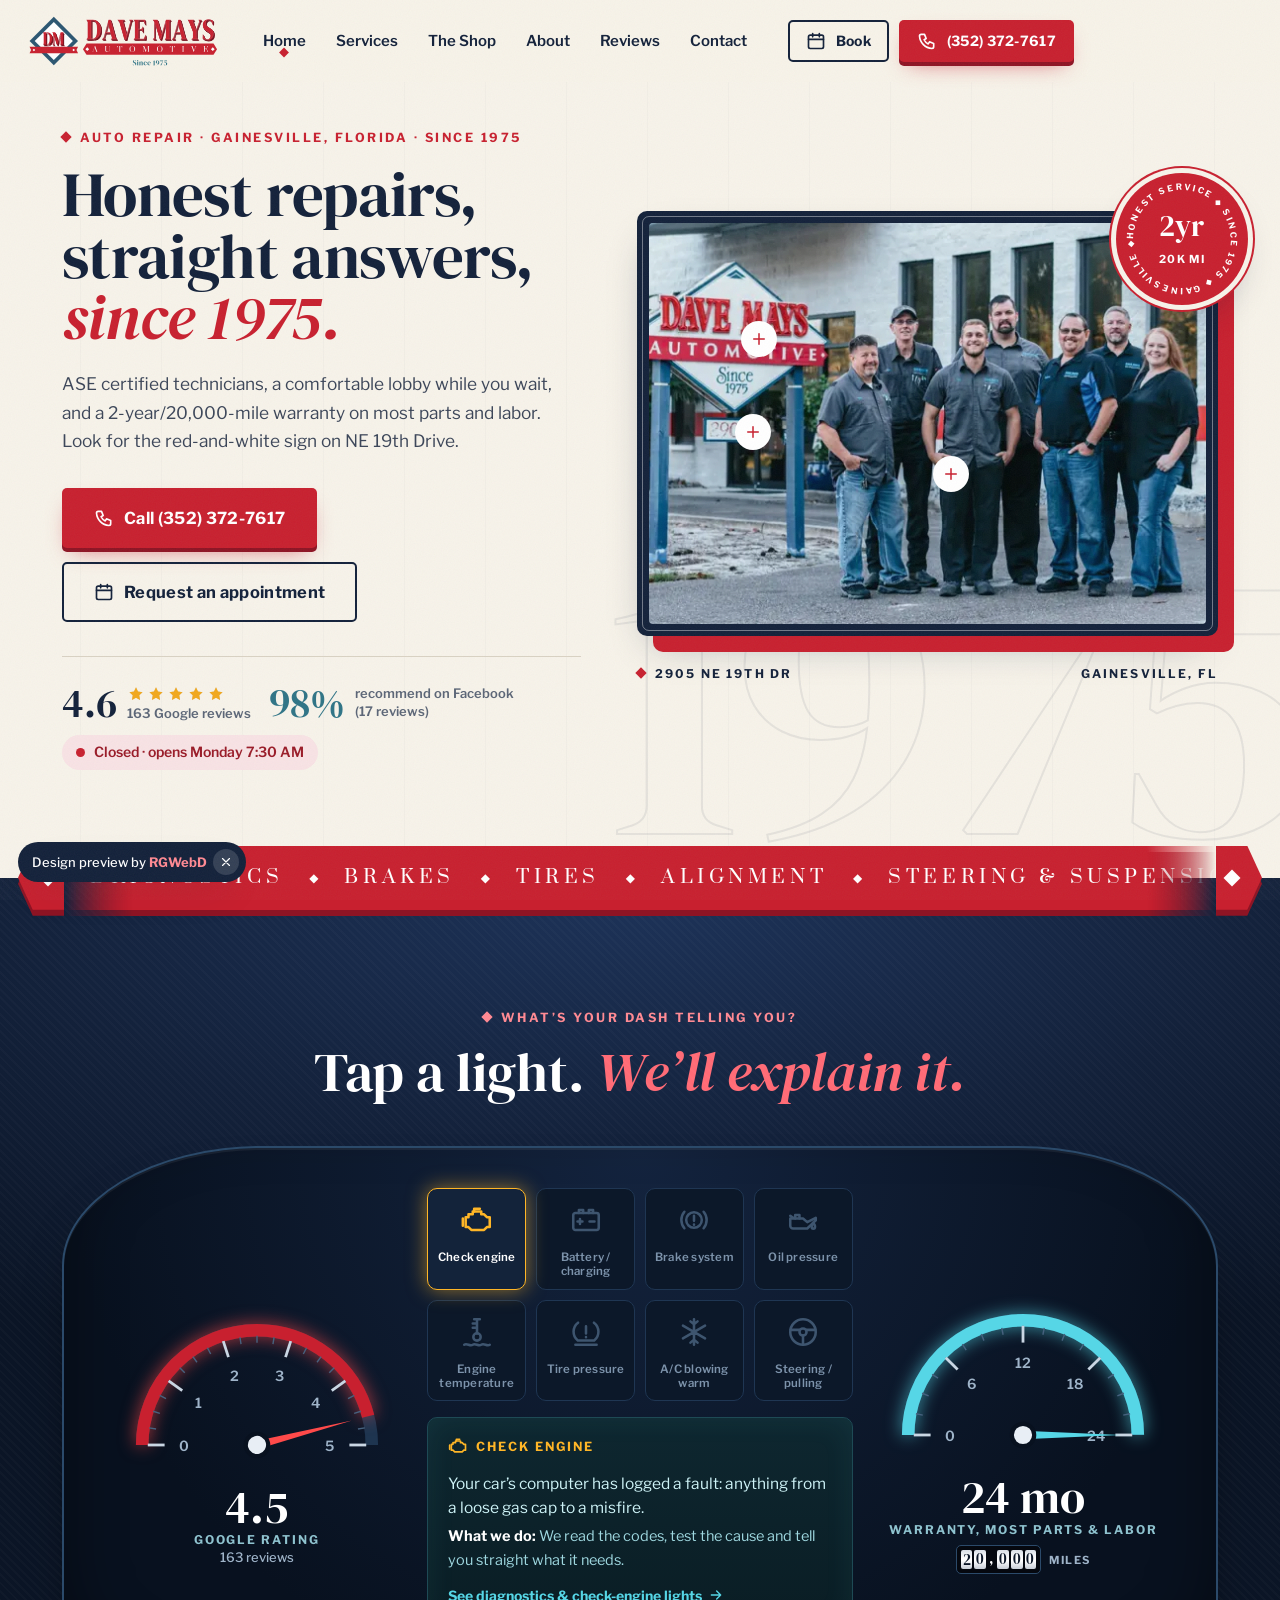
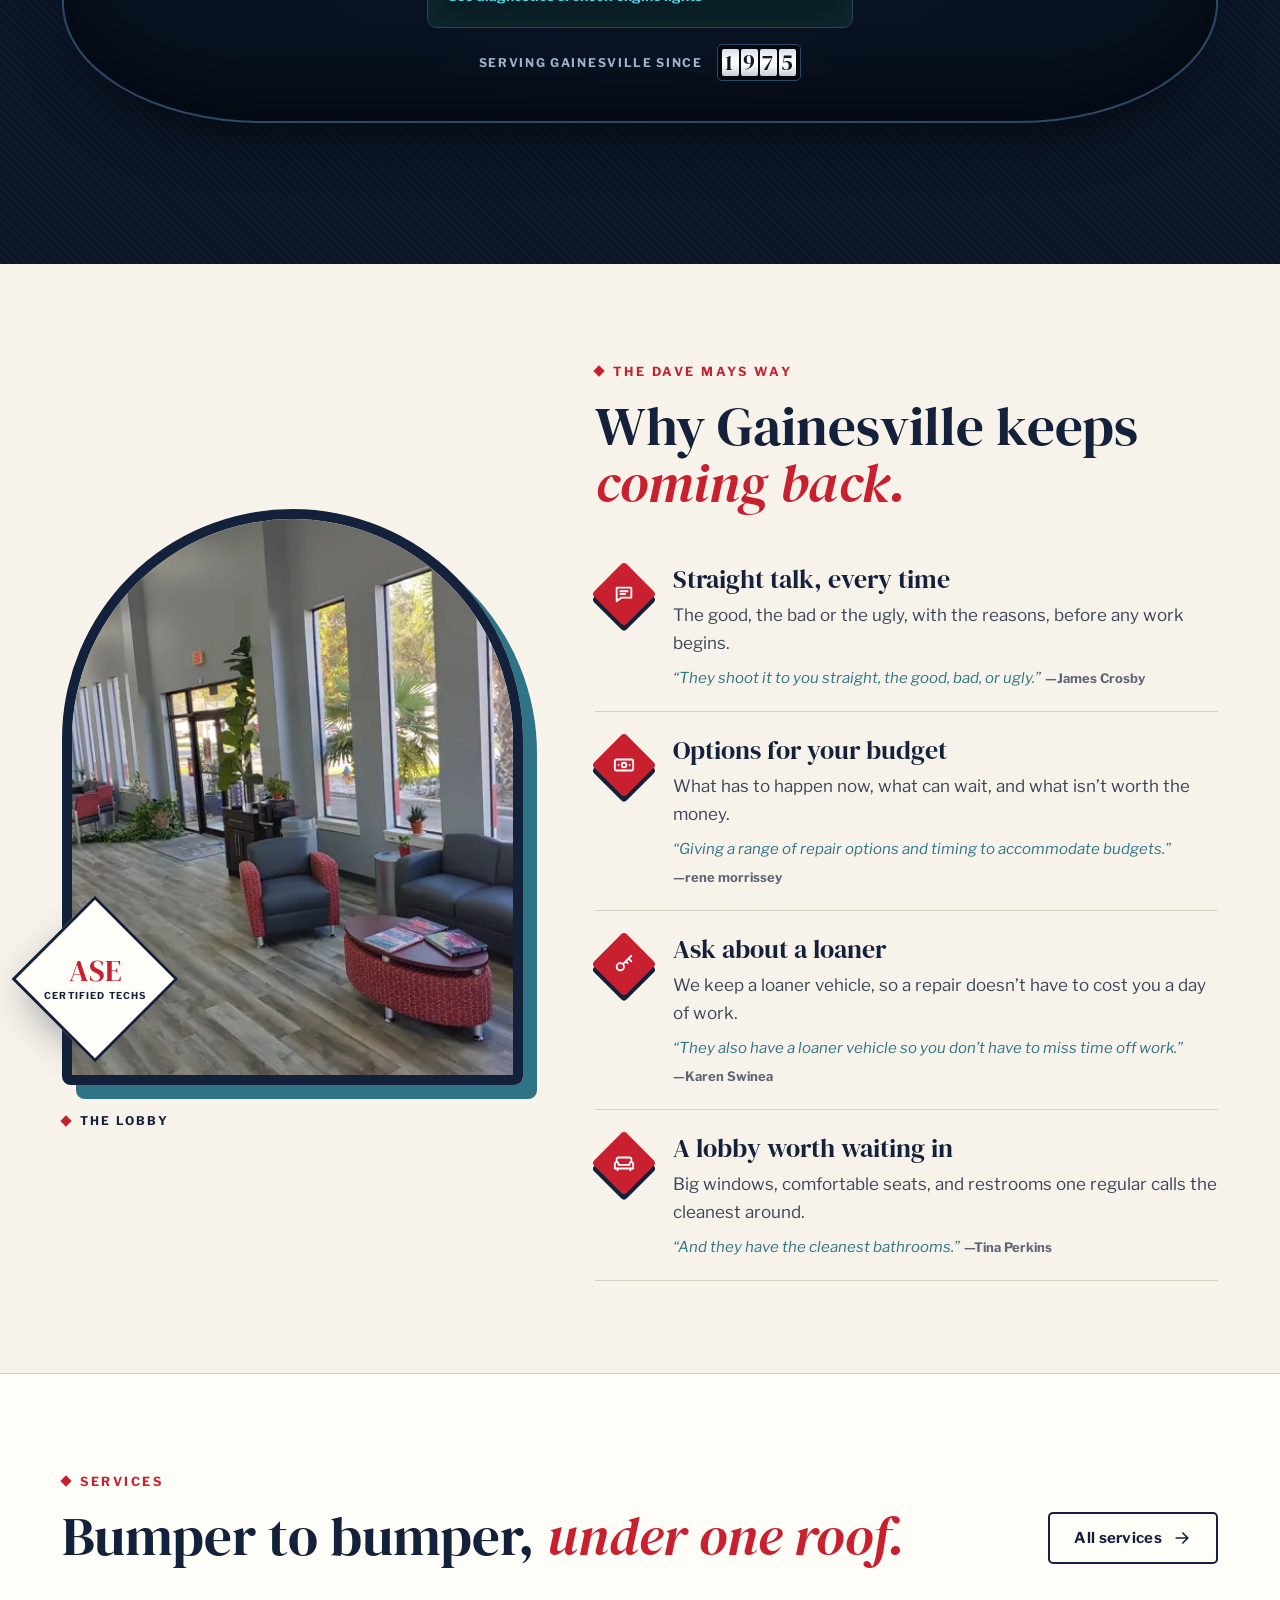
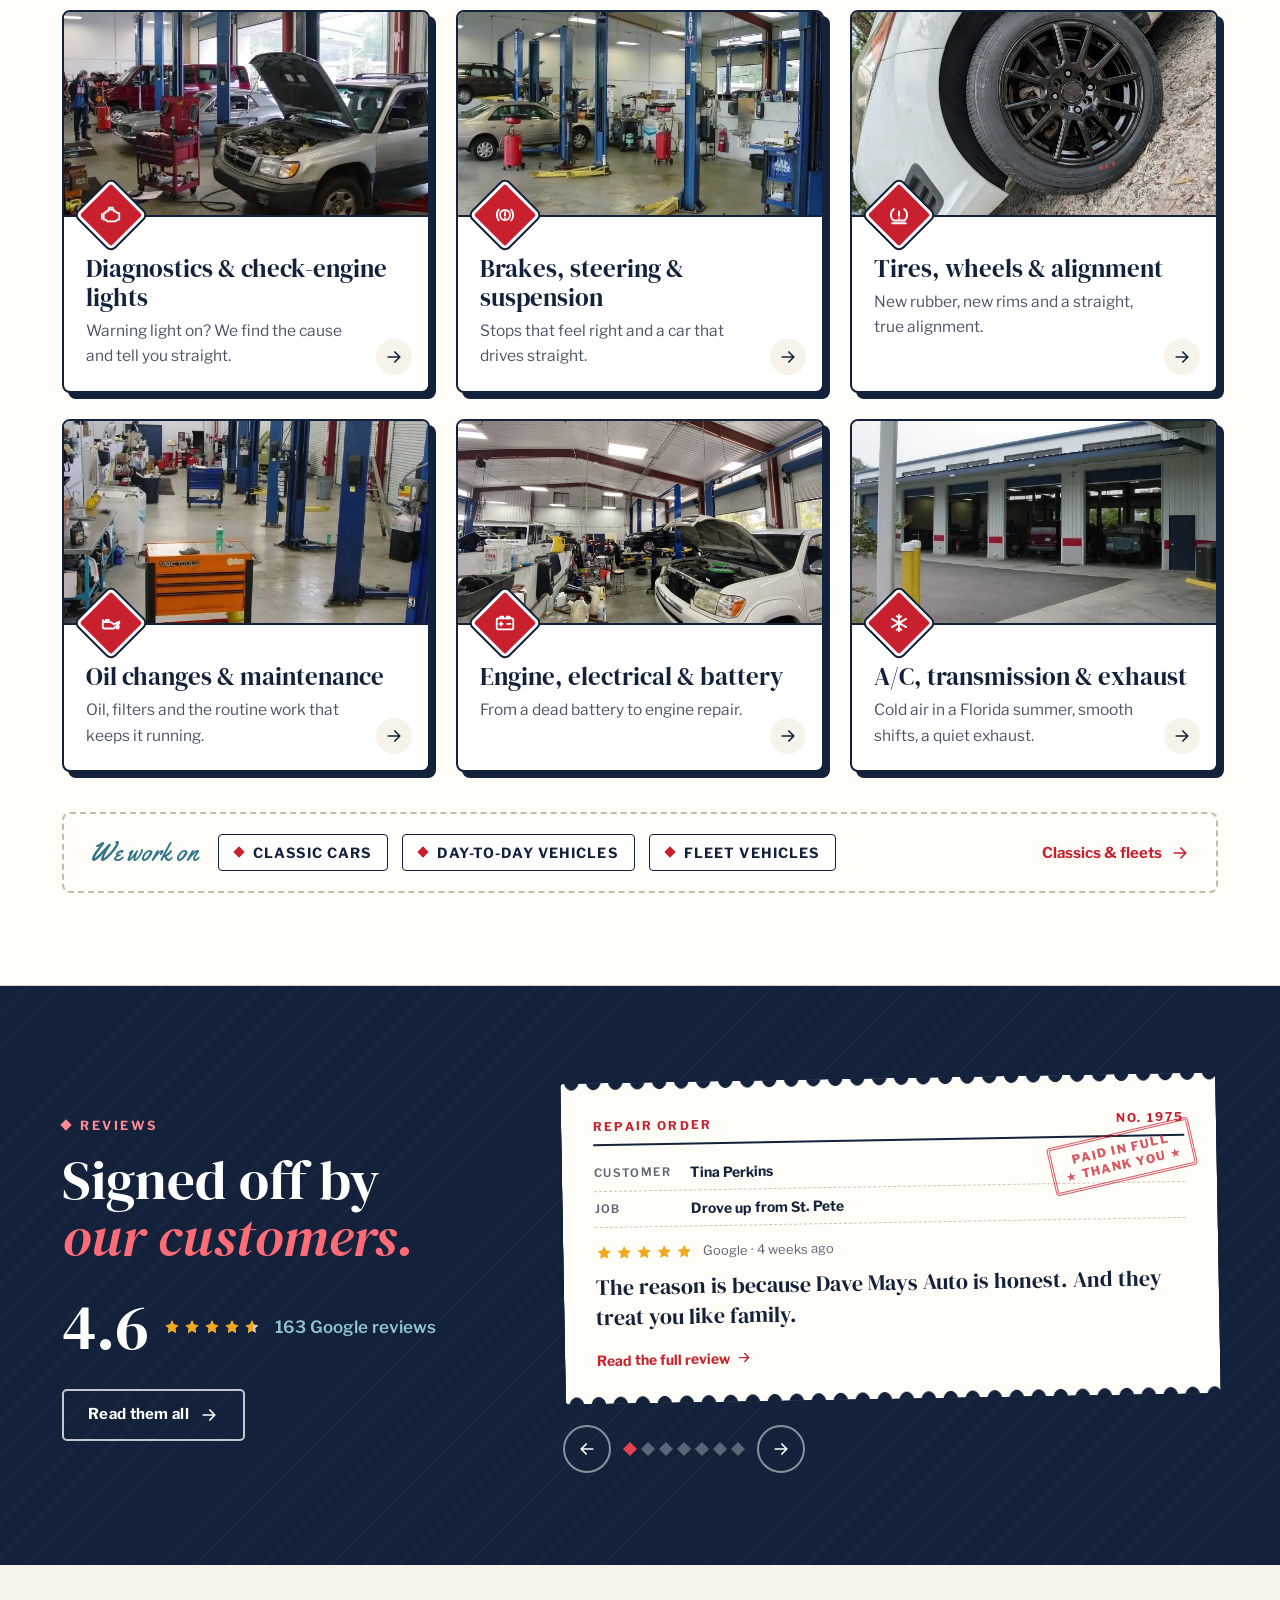
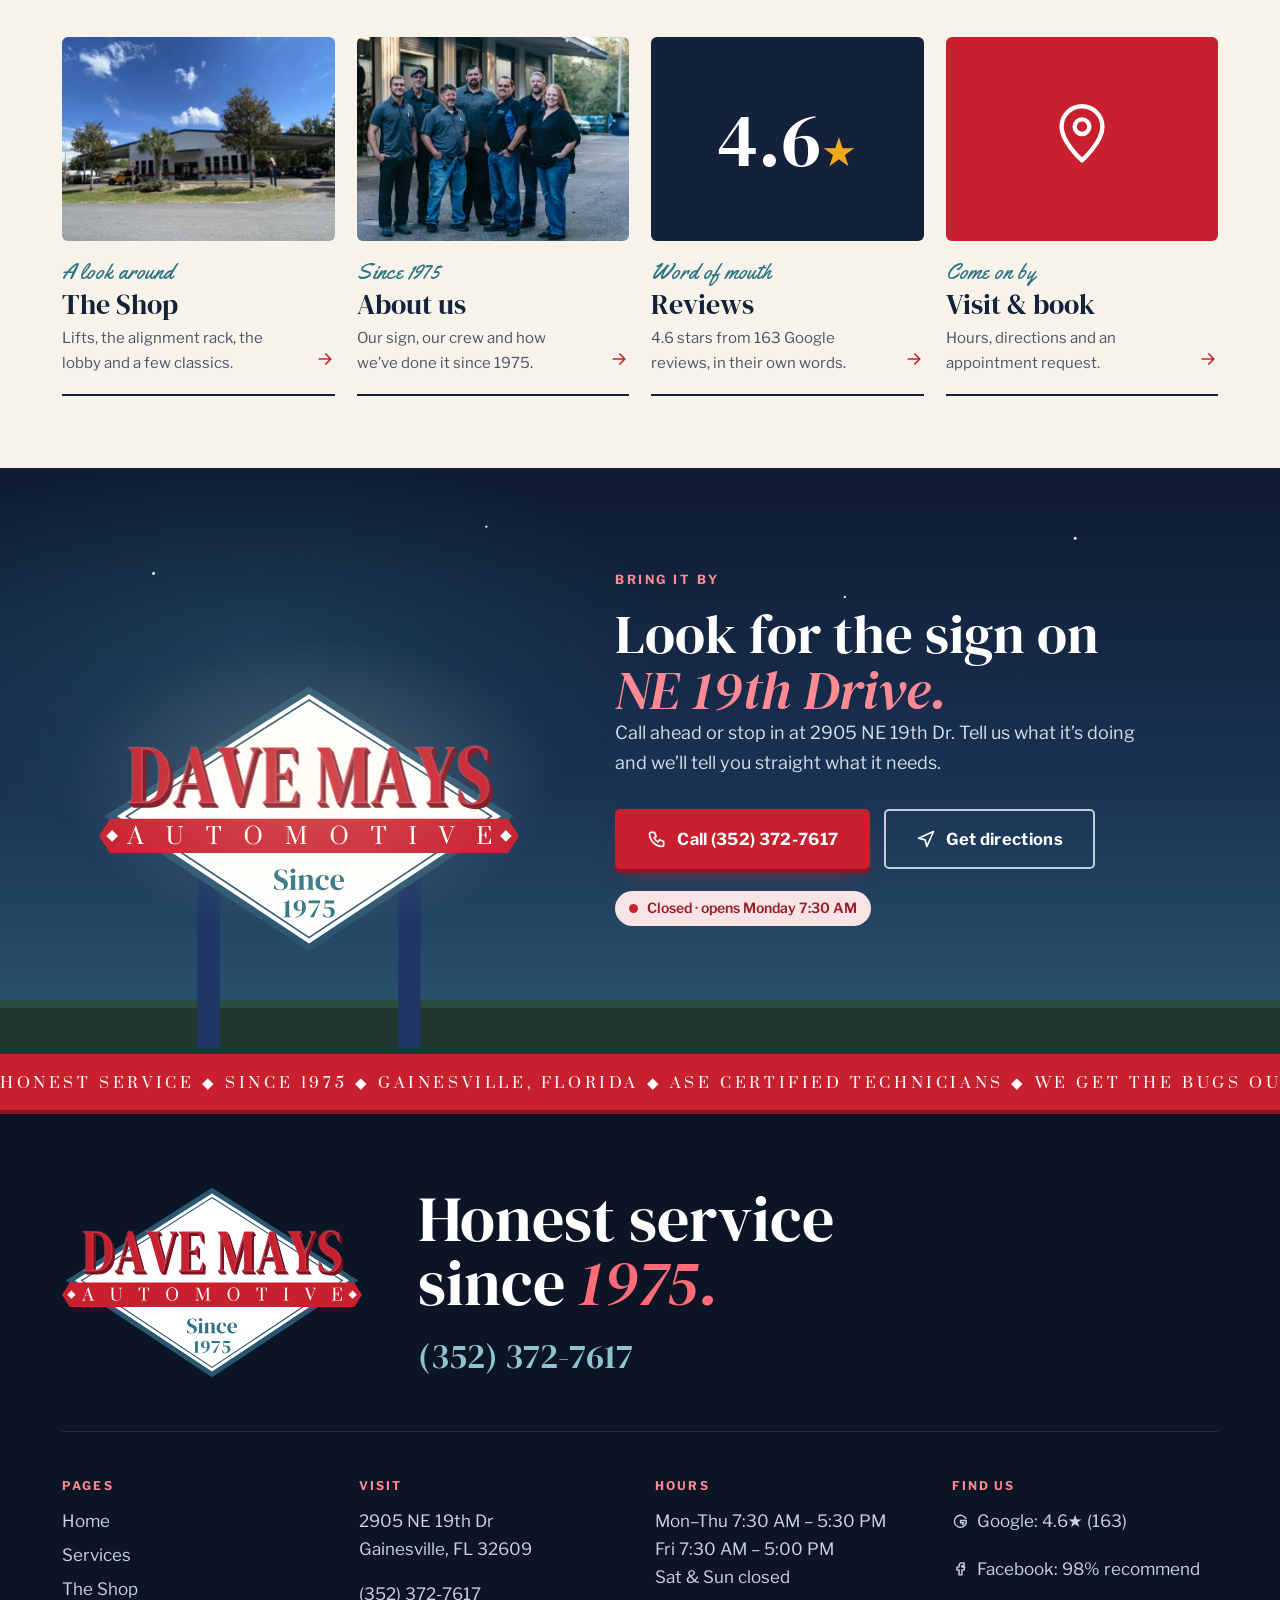
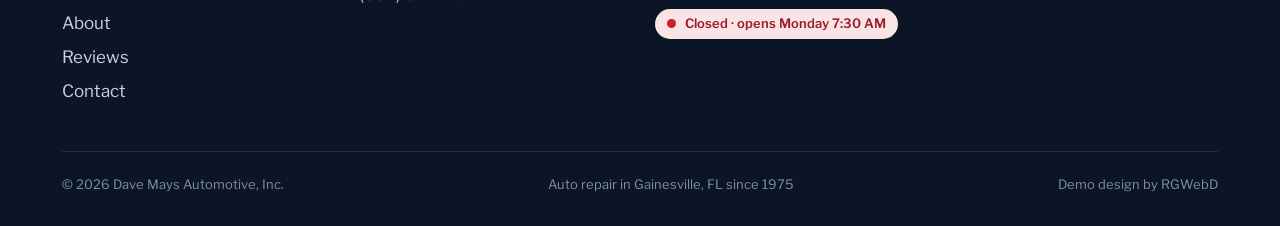
==== index.html @ 1cb26246 "Full site: 6 pages, sign logo, dashboard cluster, repair-order reviews" ====
<!doctype html><html lang="en"><head><meta charset="utf-8">
<meta name="viewport" content="width=device-width,initial-scale=1,viewport-fit=cover">
<title>Dave Mays Automotive | Honest Auto Repair in Gainesville, FL Since 1975</title><meta name="description" content="Gainesville auto repair since 1975. ASE certified technicians, a comfortable lobby, loaner vehicle and a 2-year/20,000-mile warranty on most parts and labor. 4.6★ from 163 Google reviews. Call (352) 372-7617.">
<link rel="canonical" href="https://rgwebd.github.io/davemaysautomotive-demo/"><meta name="theme-color" content="#13213A">
<meta property="og:type" content="website"><meta property="og:site_name" content="Dave Mays Automotive"><meta property="og:title" content="Dave Mays Automotive | Honest Auto Repair in Gainesville, FL Since 1975"><meta property="og:description" content="Gainesville auto repair since 1975. ASE certified technicians, a comfortable lobby, loaner vehicle and a 2-year/20,000-mile warranty on most parts and labor. 4.6★ from 163 Google reviews. Call (352) 372-7617."><meta property="og:url" content="https://rgwebd.github.io/davemaysautomotive-demo/"><meta property="og:image" content="https://rgwebd.github.io/davemaysautomotive-demo/img/og.jpg"><meta property="og:image:width" content="1200"><meta property="og:image:height" content="630"><meta property="og:locale" content="en_US">
<meta name="twitter:card" content="summary_large_image"><meta name="twitter:title" content="Dave Mays Automotive | Honest Auto Repair in Gainesville, FL Since 1975"><meta name="twitter:description" content="Gainesville auto repair since 1975. ASE certified technicians, a comfortable lobby, loaner vehicle and a 2-year/20,000-mile warranty on most parts and labor. 4.6★ from 163 Google reviews. Call (352) 372-7617."><meta name="twitter:image" content="https://rgwebd.github.io/davemaysautomotive-demo/img/og.jpg">
<link rel="icon" href="favicon.svg" type="image/svg+xml"><link rel="icon" href="favicon.ico" sizes="any"><link rel="apple-touch-icon" href="apple-touch-icon.png">
<link rel="preconnect" href="https://fonts.googleapis.com"><link rel="preconnect" href="https://fonts.gstatic.com" crossorigin>
<link href="https://fonts.googleapis.com/css2?family=DM+Serif+Display:ital@0;1&family=Libre+Franklin:wght@400;500;600;700;800&family=Prata&family=Yellowtail&display=swap" rel="stylesheet">
<link rel="stylesheet" href="styles.css?v=1"><script type="application/ld+json">{"@context": "https://schema.org", "@type": "AutoRepair", "@id": "https://rgwebd.github.io/davemaysautomotive-demo/#business", "name": "Dave Mays Automotive", "legalName": "Dave Mays Automotive, Inc.", "slogan": "Honest service since 1975", "description": "Family-friendly auto repair shop in Gainesville, Florida since 1975 with ASE certified technicians and a comfortable lobby: diagnostics and check-engine lights, brakes, tires and alignment, steering and suspension, oil changes and maintenance, engine, electrical, battery, A/C, transmission and exhaust. Classic cars, daily drivers and fleet vehicles.", "foundingDate": "1975", "url": "https://rgwebd.github.io/davemaysautomotive-demo/", "telephone": "+13523727617", "image": "https://rgwebd.github.io/davemaysautomotive-demo/img/og.jpg", "logo": "https://rgwebd.github.io/davemaysautomotive-demo/brand/logo-sign.svg", "address": {"@type": "PostalAddress", "streetAddress": "2905 NE 19th Dr", "addressLocality": "Gainesville", "addressRegion": "FL", "postalCode": "32609", "addressCountry": "US"}, "geo": {"@type": "GeoCoordinates", "latitude": 29.678969, "longitude": -82.2985268}, "areaServed": {"@type": "City", "name": "Gainesville, FL"}, "openingHoursSpecification": [{"@type": "OpeningHoursSpecification", "dayOfWeek": ["Monday", "Tuesday", "Wednesday", "Thursday"], "opens": "07:30", "closes": "17:30"}, {"@type": "OpeningHoursSpecification", "dayOfWeek": "Friday", "opens": "07:30", "closes": "17:00"}], "specialOpeningHoursSpecification": [{"@type": "OpeningHoursSpecification", "validFrom": "2026-11-26", "validThrough": "2026-11-26", "description": "Thanksgiving: hours might differ"}, {"@type": "OpeningHoursSpecification", "validFrom": "2026-11-27", "validThrough": "2026-11-27", "description": "Black Friday: hours might differ"}], "hasMap": "https://www.google.com/maps/place/Dave+Mays+Automotive/@29.678969,-82.2985268,17z/data=!3m1!4b1!4m6!3m5!1s0x88e8a6a1b044c1bb:0x47dfdd13616fe318", "sameAs": ["https://www.google.com/maps/place/Dave+Mays+Automotive/@29.678969,-82.2985268,17z/data=!3m1!4b1!4m6!3m5!1s0x88e8a6a1b044c1bb:0x47dfdd13616fe318", "https://www.facebook.com/DaveMaysAutomotive/"], "aggregateRating": {"@type": "AggregateRating", "ratingValue": "4.6", "reviewCount": "163", "bestRating": "5"}, "amenityFeature": [{"@type": "LocationFeatureSpecification", "name": "Comfortable customer lobby", "value": true}, {"@type": "LocationFeatureSpecification", "name": "ASE certified technicians", "value": true}, {"@type": "LocationFeatureSpecification", "name": "Loaner vehicle (ask when booking)", "value": true}], "hasOfferCatalog": {"@type": "OfferCatalog", "name": "Auto repair services", "itemListElement": [{"@type": "Offer", "itemOffered": {"@type": "Service", "name": "Diagnostics & check-engine lights", "description": "Warning light on? We find the cause and tell you straight."}}, {"@type": "Offer", "itemOffered": {"@type": "Service", "name": "Brakes, steering & suspension", "description": "Stops that feel right and a car that drives straight."}}, {"@type": "Offer", "itemOffered": {"@type": "Service", "name": "Tires, wheels & alignment", "description": "New rubber, new rims and a straight, true alignment."}}, {"@type": "Offer", "itemOffered": {"@type": "Service", "name": "Oil changes & maintenance", "description": "Oil, filters and the routine work that keeps it running."}}, {"@type": "Offer", "itemOffered": {"@type": "Service", "name": "Engine, electrical & battery", "description": "From a dead battery to engine repair."}}, {"@type": "Offer", "itemOffered": {"@type": "Service", "name": "A/C, transmission & exhaust", "description": "Cold air in a Florida summer, smooth shifts, a quiet exhaust."}}, {"@type": "Offer", "itemOffered": {"@type": "Service", "name": "Classic cars, daily drivers & fleets", "description": "Old iron, the family car and the company trucks."}}]}, "review": [{"@type": "Review", "author": {"@type": "Person", "name": "Tina Perkins"}, "reviewBody": "Amazing place to have your car worked on. I drove up from St Pete to have Dave Mays Auto look at my car. One might ask why come here when you pass many other places along the way and have places near me back where I live. The reason is because Dave Mays Auto is honest. And they treat you like family. Everyone that works there is so polite and really cares. And they make sure you are well taken care of. And they have the cleanest bathrooms. I dislike my dealership where I bought my car and really hate going to them so I bring it to Dave Mays to service and make sure my car is in good working order. This is the best place. You need someone that is honest and will treat you right go see everyone at Dave Mays Auto. They will take good care of you. The owners are great as well as the staff.  Thank you for everything! 5 🌟 service always. Tina -St Petersburg Florida"}, {"@type": "Review", "author": {"@type": "Person", "name": "James Crosby"}, "reviewBody": "By far the best in Gainesville. I’ve been using Dave Mays for years now because they are the only ones you can trust with your vehicle. They shoot it to you straight, the good, bad, or ugly and will help you any way they can. Great Service for a fair price."}, {"@type": "Review", "author": {"@type": "Person", "name": "Richard Harvey"}, "reviewBody": "My granddaughter's car was running rough and had a check engine light on. Took it in to Dave Mays without an appointment on Monday morning and by 10:30 that morning the car was repaired.\nThe charge was extremely reasonable and about 10 % of what the dealer had quoted.\nDave Mays has a great reputation for quality service at a reasonable cost.\nI say that reputation is well deserved!\nThese guys are very honest and will charge a fair price for the high quality  work  they do."}, {"@type": "Review", "author": {"@type": "Person", "name": "Reid Wagner"}, "reviewBody": "Great experience with Dave Mays Automotive in Gainesville. The staff was friendly, professional, and straightforward throughout the whole process. They communicated clearly, got the work done efficiently, and made everything easy. I’d definitely recommend Dave Mays Automotive to anyone in Gainesville looking for reliable and honest service."}, {"@type": "Review", "author": {"@type": "Person", "name": "Karen Swinea"}, "reviewBody": "Great experience with Dave Mays! I've neglected some routine maintenance on my vehicle and needed to get some work done. The owners were so helpful is diagnosing what needed to be done first and worked with me to fit it into my budget. They also have a loaner vehicle so you don't have to miss time off work. Very professional and great customer service. I'll be back!"}, {"@type": "Review", "author": {"@type": "Person", "name": "Pandora Rose"}, "reviewBody": "I had a check engine light come on for the second time. Before I even got to Dave Mays, they had researched my issue and had a solution ready to go. They found a turbocharger problem that was covered by a special extended manufacturer coverage and referred me to the Chevrolet dealership rather than having me pay for the repair myself. Chevrolet replaced the turbocharger at no charge. I really appreciate that Dave Mays took the time to research the issue and look out for me as a customer."}, {"@type": "Review", "author": {"@type": "Person", "name": "Steven Murphy"}, "reviewBody": "I highly recommend Dave Mays.tgey installed new rims and tires for me. Super friendly staff, very knowledgeable, and I don't feel like they're trying to scam me like other mechanics. When they told me what was wrong with my car they offered to sell me what I needed or offered an alternative of getting stuff myself and they would fix it for me. Overall just a very pleasant experience. Will be back here when it's needed."}, {"@type": "Review", "author": {"@type": "Person", "name": "rene morrissey"}, "reviewBody": "Many years of consistently excellent service. Especially notable for giving a range of repair options and timing to accommodate budgets, including steering away from costly repairs or parts that might be “recommended” but aren’t worth the price difference. Also notable for anticipating future repairs that allows for budgeting."}, {"@type": "Review", "author": {"@type": "Person", "name": "Jay Kalinowski"}, "reviewBody": "Brian, Janeina & Alex and the rest of the crew provide the best service, honest, dependable. Take all my cars there now."}, {"@type": "Review", "author": {"@type": "Person", "name": "David Harrison"}, "reviewBody": "Great place for honest repairs.  Enjoyed 25 years of knowing Brian.   Keep up the great work!!"}]}</script><script type="application/ld+json">{"@context": "https://schema.org", "@type": "BreadcrumbList", "itemListElement": [{"@type": "ListItem", "position": 1, "name": "Home", "item": "https://rgwebd.github.io/davemaysautomotive-demo/"}]}</script></head><body class="home"><a class="skip" href="#main">Skip to content</a><div class="pbar" aria-hidden="true"><i></i></div>
<header class="nav"><div class="nav-in"><a class="brand" href="index.html" aria-label="Dave Mays Automotive home"><img src="brand/logo-horizontal-light.svg" alt="Dave Mays Automotive, since 1975" width="628" height="175"></a>
<nav aria-label="Main"><ul><li><a href="index.html" aria-current=page>Home</a></li><li><a href="services.html">Services</a></li><li><a href="shop.html">The Shop</a></li><li><a href="about.html">About</a></li><li><a href="reviews.html">Reviews</a></li><li><a href="contact.html">Contact</a></li></ul></nav>
<div class="acts"><a class="btn line sm" href="contact.html#book"><svg class="ic " viewBox="0 0 24 24" fill="none" stroke="currentColor" stroke-width="2" stroke-linecap="round" stroke-linejoin="round" aria-hidden="true"><rect x="3" y="5" width="18" height="16" rx="2"/><path d="M3 10h18M8 3v4M16 3v4"/></svg><span>Book</span></a><a class="btn red sm mag" href="tel:+13523727617"><svg class="ic " viewBox="0 0 24 24" fill="none" stroke="currentColor" stroke-width="2" stroke-linecap="round" stroke-linejoin="round" aria-hidden="true"><path d="M5 4h4l2 5-2.5 1.5a11 11 0 0 0 5 5L15 13l5 2v4a2 2 0 0 1-2 2A16 16 0 0 1 3 6a2 2 0 0 1 2-2"/></svg><span>(352) 372-7617</span></a></div>
<button class="menu-btn" aria-expanded="false" aria-controls="mmenu" aria-label="Open menu"><i></i><i></i></button></div></header>
<div class="mmenu" id="mmenu" aria-hidden="true"><nav aria-label="Mobile"><a class="mm-l" href="index.html" aria-current=page style="--d:0"><span>01</span>Home</a><a class="mm-l" href="services.html" style="--d:1"><span>02</span>Services</a><a class="mm-l" href="shop.html" style="--d:2"><span>03</span>The Shop</a><a class="mm-l" href="about.html" style="--d:3"><span>04</span>About</a><a class="mm-l" href="reviews.html" style="--d:4"><span>05</span>Reviews</a><a class="mm-l" href="contact.html" style="--d:5"><span>06</span>Contact</a></nav>
<div class="mm-foot"><a class="btn red" href="tel:+13523727617"><svg class="ic " viewBox="0 0 24 24" fill="none" stroke="currentColor" stroke-width="2" stroke-linecap="round" stroke-linejoin="round" aria-hidden="true"><path d="M5 4h4l2 5-2.5 1.5a11 11 0 0 0 5 5L15 13l5 2v4a2 2 0 0 1-2 2A16 16 0 0 1 3 6a2 2 0 0 1 2-2"/></svg>Call (352) 372-7617</a><a class="btn line-l" href="contact.html#book"><svg class="ic " viewBox="0 0 24 24" fill="none" stroke="currentColor" stroke-width="2" stroke-linecap="round" stroke-linejoin="round" aria-hidden="true"><rect x="3" y="5" width="18" height="16" rx="2"/><path d="M3 10h18M8 3v4M16 3v4"/></svg>Request an appointment</a><p>2905 NE 19th Dr, Gainesville</p></div></div>
<div class="loader" aria-hidden="true"><div class="ld-in"><svg class="sg ld" viewBox="0 0 640 560" role="img" aria-label="Dave Mays Automotive roadside sign: Dave Mays Automotive, since 1975"><g class="sg-posts" fill="#1E3766"><rect x="150" y="300" width="34" height="260" rx="3"/><rect x="456" y="300" width="34" height="260" rx="3"/></g><g class="sg-board"><path fill="#2B5671" d="M320 8L632.0 206L320 412L8.0 206Z"/><path fill="#fff" d="M320 20L612.6 206L320 400L27.4 206Z"/><path class="sg-line" fill="none" stroke="#2B5671" stroke-width="2.5" d="M320 29L598.0 206L320 391L42.0 206Z"/></g><g class="sg-name"><g fill="#7C1220"><path transform="translate(5.6 7.0)" d="M45.55519999999996 186.0V184.72L47.705599999999954 183.696Q50.982399999999956 182.032 50.982399999999956 177.168V110.352Q50.982399999999956 105.232 47.705599999999954 103.824L45.55519999999996 102.8V101.52H72.58879999999996Q83.44319999999996 101.52 91.27679999999995 106.576Q99.11039999999996 111.632 103.35999999999996 121.04Q107.60959999999997 130.448 107.60959999999997 143.632Q107.60959999999997 157.072 103.00159999999997 166.54399999999998Q98.39359999999996 176.016 90.15039999999996 181.00799999999998Q81.90719999999996 186.0 70.74559999999995 186.0ZM66.34239999999996 183.44H70.74559999999995Q78.11839999999995 183.44 82.62399999999995 179.792Q87.12959999999995 176.144 89.22879999999995 167.50400000000002Q91.32799999999996 158.864 91.32799999999996 143.76Q91.32799999999996 128.656 89.22879999999995 120.016Q87.12959999999995 111.376 82.72639999999996 107.72800000000001Q78.32319999999996 104.08 71.15519999999995 104.08H66.34239999999996ZM112.47679999999997 186.0V184.72L115.03679999999997 183.568Q117.08479999999997 182.544 118.21119999999998 181.072Q119.33759999999998 179.6 120.05439999999997 176.912L141.14879999999997 101.264H149.85279999999997L170.64 177.424Q171.45919999999998 180.24 172.48319999999998 181.712Q173.50719999999998 183.184 175.65759999999997 184.208L176.88639999999998 184.72V186.0H150.87679999999997V184.72L152.41279999999998 184.08Q154.56319999999997 183.056 155.02399999999997 181.2Q155.48479999999998 179.344 154.87039999999996 176.784L150.05759999999998 158.352H127.32479999999998L122.40959999999997 176.4Q121.69279999999998 179.216 121.94879999999998 180.88Q122.20479999999998 182.544 124.35519999999997 183.568L126.60799999999998 184.72V186.0ZM128.04159999999996 155.792H149.4432L139.10079999999996 115.984ZM209.29919999999998 186.384 187.38559999999998 110.096Q186.66879999999998 107.536 185.4912 106.064Q184.31359999999998 104.592 182.26559999999998 103.824L179.80799999999996 102.8V101.52H209.29919999999998V102.8L206.12479999999996 103.952Q203.76959999999997 104.72 203.51359999999997 106.64Q203.25759999999997 108.56 203.97439999999997 111.376L219.12959999999998 167.56799999999998L234.38719999999998 111.248Q235.20639999999997 108.304 235.15519999999998 106.384Q235.10399999999998 104.464 232.7488 103.696L230.08639999999997 102.8V101.52H244.42239999999998V102.8L241.65759999999997 103.824Q239.712 104.464 238.89279999999997 106.064Q238.07359999999997 107.664 237.35679999999996 110.224L216.87679999999997 186.384ZM249.1872 186.0V184.72L251.5424 183.568Q253.2832 182.672 253.9488 181.2Q254.6144 179.728 254.6144 177.168V110.352Q254.6144 107.792 254.0512 106.32Q253.48799999999997 104.848 251.5424 103.952L249.1872 102.8V101.52H298.2368L298.8512 121.232H297.8272L293.424 109.2Q292.50239999999997 106.896 291.47839999999997 105.488Q290.45439999999996 104.08 288.40639999999996 104.08H269.9744V141.072H280.9312Q282.9792 141.072 284.0544 139.728Q285.1296 138.38400000000001 285.9488 136.07999999999998L287.9968 130.96H289.0208V154.0H287.9968L285.9488 148.624Q285.0272 146.32 284.0032 144.976Q282.9792 143.632 280.9312 143.632H269.9744V183.44H290.6592Q292.7072 183.44 293.8336 182.096Q294.96 180.752 295.67679999999996 178.32L299.8752 166.288H300.8992L300.28479999999996 186.0ZM332.13759999999996 186.0V184.72L334.18559999999997 183.824Q337.6672 182.416 337.6672 176.528V110.992Q337.6672 108.432 337.2064 106.896Q336.74559999999997 105.36 334.79999999999995 104.336L332.13759999999996 102.8V101.52H351.90079999999995L370.84479999999996 163.472L388.66239999999993 101.52H408.8352V102.8L407.19679999999994 103.568Q405.2512 104.464 404.5344 106.064Q403.81759999999997 107.664 403.81759999999997 110.224V177.168Q403.81759999999997 179.728 404.32959999999997 181.13600000000002Q404.84159999999997 182.544 406.7872 183.568L408.8352 184.72V186.0H383.33759999999995V184.72L385.48799999999994 183.568Q387.43359999999996 182.544 387.94559999999996 181.13600000000002Q388.45759999999996 179.728 388.45759999999996 177.168V148.368L388.66239999999993 111.76L367.26079999999996 186.0H362.14079999999996L339.81759999999997 112.65599999999999L340.12479999999994 144.528V176.784Q340.12479999999994 179.6 340.7904 181.328Q341.45599999999996 183.056 343.4016 183.824L345.65439999999995 184.72V186.0ZM413.9072 186.0V184.72L416.4672 183.568Q418.5152 182.544 419.6416 181.072Q420.768 179.6 421.48479999999995 176.912L442.57919999999996 101.264H451.28319999999997L472.07039999999995 177.424Q472.8896 180.24 473.9136 181.712Q474.9376 183.184 477.08799999999997 184.208L478.31679999999994 184.72V186.0H452.30719999999997V184.72L453.84319999999997 184.08Q455.99359999999996 183.056 456.45439999999996 181.2Q456.91519999999997 179.344 456.3008 176.784L451.48799999999994 158.352H428.75519999999995L423.84 176.4Q423.12319999999994 179.216 423.37919999999997 180.88Q423.63519999999994 182.544 425.7856 183.568L428.03839999999997 184.72V186.0ZM429.472 155.792H450.87359999999995L440.53119999999996 115.984ZM498.544 186.0V184.72L501.616 183.696Q505.2 182.416 505.2 177.296V152.976L488.304 109.968Q487.38239999999996 107.408 486.61439999999993 106.128Q485.84639999999996 104.848 484.31039999999996 103.952L482.4672 102.8V101.52H509.9104V102.8L508.06719999999996 103.696Q505.8144 104.848 505.6096 106.832Q505.40479999999997 108.816 506.42879999999997 111.76L518.512 145.296L532.0287999999999 110.48Q532.848 108.432 532.6944 106.256Q532.5408 104.08 530.4928 103.44L529.0591999999999 102.8V101.52H541.3471999999999V102.8L539.4015999999999 103.696Q537.456 104.592 536.5344 106.19200000000001Q535.6128 107.792 534.6912 110.224L520.6623999999999 147.088V177.296Q520.6623999999999 179.856 521.4304 181.45600000000002Q522.1984 183.056 524.144 183.696L527.3184 184.72V186.0ZM568.3328 188.304Q562.7008 188.304 556.864 186.57600000000002Q551.0272 184.848 547.136 182.032L547.6479999999999 164.624H548.6719999999999L551.8464 172.944Q553.28 176.528 554.9184 179.28Q556.5568 182.032 559.424 183.568Q561.472 184.848 563.3664 185.296Q565.2608 185.744 567.616 185.744Q573.8624 185.744 577.4975999999999 181.51999999999998Q581.1328 177.296 581.1328 170.64Q581.1328 164.368 578.6751999999999 160.848Q576.2176 157.328 570.7904 154.0L566.592 151.696Q557.7855999999999 146.832 552.8191999999999 140.49599999999998Q547.8528 134.16 547.8528 123.664Q547.8528 116.112 550.976 110.608Q554.0992 105.104 559.6800000000001 102.16Q565.2608 99.216 572.736 99.216Q578.1632 99.216 583.0272 101.008Q587.8912 102.8 591.4752 105.872L590.8607999999999 121.232H589.8367999999999L585.6383999999999 111.632Q583.8976 107.152 582.1568 105.29599999999999Q580.4159999999999 103.44 578.1632 102.672Q576.832 102.16 575.7056 101.96799999999999Q574.5792 101.776 572.8384 101.776Q567.616 101.776 564.0319999999999 105.55199999999999Q560.448 109.328 560.448 115.728Q560.448 122.256 563.2128 126.16Q565.9775999999999 130.064 571.3023999999999 133.136L576.0128 135.696Q585.8432 141.072 590.144 147.152Q594.4448 153.232 594.4448 162.832Q594.4448 174.096 587.6351999999999 181.2Q580.8256 188.304 568.3328 188.304Z"/><path transform="translate(4.8 6.0)" d="M45.55519999999996 186.0V184.72L47.705599999999954 183.696Q50.982399999999956 182.032 50.982399999999956 177.168V110.352Q50.982399999999956 105.232 47.705599999999954 103.824L45.55519999999996 102.8V101.52H72.58879999999996Q83.44319999999996 101.52 91.27679999999995 106.576Q99.11039999999996 111.632 103.35999999999996 121.04Q107.60959999999997 130.448 107.60959999999997 143.632Q107.60959999999997 157.072 103.00159999999997 166.54399999999998Q98.39359999999996 176.016 90.15039999999996 181.00799999999998Q81.90719999999996 186.0 70.74559999999995 186.0ZM66.34239999999996 183.44H70.74559999999995Q78.11839999999995 183.44 82.62399999999995 179.792Q87.12959999999995 176.144 89.22879999999995 167.50400000000002Q91.32799999999996 158.864 91.32799999999996 143.76Q91.32799999999996 128.656 89.22879999999995 120.016Q87.12959999999995 111.376 82.72639999999996 107.72800000000001Q78.32319999999996 104.08 71.15519999999995 104.08H66.34239999999996ZM112.47679999999997 186.0V184.72L115.03679999999997 183.568Q117.08479999999997 182.544 118.21119999999998 181.072Q119.33759999999998 179.6 120.05439999999997 176.912L141.14879999999997 101.264H149.85279999999997L170.64 177.424Q171.45919999999998 180.24 172.48319999999998 181.712Q173.50719999999998 183.184 175.65759999999997 184.208L176.88639999999998 184.72V186.0H150.87679999999997V184.72L152.41279999999998 184.08Q154.56319999999997 183.056 155.02399999999997 181.2Q155.48479999999998 179.344 154.87039999999996 176.784L150.05759999999998 158.352H127.32479999999998L122.40959999999997 176.4Q121.69279999999998 179.216 121.94879999999998 180.88Q122.20479999999998 182.544 124.35519999999997 183.568L126.60799999999998 184.72V186.0ZM128.04159999999996 155.792H149.4432L139.10079999999996 115.984ZM209.29919999999998 186.384 187.38559999999998 110.096Q186.66879999999998 107.536 185.4912 106.064Q184.31359999999998 104.592 182.26559999999998 103.824L179.80799999999996 102.8V101.52H209.29919999999998V102.8L206.12479999999996 103.952Q203.76959999999997 104.72 203.51359999999997 106.64Q203.25759999999997 108.56 203.97439999999997 111.376L219.12959999999998 167.56799999999998L234.38719999999998 111.248Q235.20639999999997 108.304 235.15519999999998 106.384Q235.10399999999998 104.464 232.7488 103.696L230.08639999999997 102.8V101.52H244.42239999999998V102.8L241.65759999999997 103.824Q239.712 104.464 238.89279999999997 106.064Q238.07359999999997 107.664 237.35679999999996 110.224L216.87679999999997 186.384ZM249.1872 186.0V184.72L251.5424 183.568Q253.2832 182.672 253.9488 181.2Q254.6144 179.728 254.6144 177.168V110.352Q254.6144 107.792 254.0512 106.32Q253.48799999999997 104.848 251.5424 103.952L249.1872 102.8V101.52H298.2368L298.8512 121.232H297.8272L293.424 109.2Q292.50239999999997 106.896 291.47839999999997 105.488Q290.45439999999996 104.08 288.40639999999996 104.08H269.9744V141.072H280.9312Q282.9792 141.072 284.0544 139.728Q285.1296 138.38400000000001 285.9488 136.07999999999998L287.9968 130.96H289.0208V154.0H287.9968L285.9488 148.624Q285.0272 146.32 284.0032 144.976Q282.9792 143.632 280.9312 143.632H269.9744V183.44H290.6592Q292.7072 183.44 293.8336 182.096Q294.96 180.752 295.67679999999996 178.32L299.8752 166.288H300.8992L300.28479999999996 186.0ZM332.13759999999996 186.0V184.72L334.18559999999997 183.824Q337.6672 182.416 337.6672 176.528V110.992Q337.6672 108.432 337.2064 106.896Q336.74559999999997 105.36 334.79999999999995 104.336L332.13759999999996 102.8V101.52H351.90079999999995L370.84479999999996 163.472L388.66239999999993 101.52H408.8352V102.8L407.19679999999994 103.568Q405.2512 104.464 404.5344 106.064Q403.81759999999997 107.664 403.81759999999997 110.224V177.168Q403.81759999999997 179.728 404.32959999999997 181.13600000000002Q404.84159999999997 182.544 406.7872 183.568L408.8352 184.72V186.0H383.33759999999995V184.72L385.48799999999994 183.568Q387.43359999999996 182.544 387.94559999999996 181.13600000000002Q388.45759999999996 179.728 388.45759999999996 177.168V148.368L388.66239999999993 111.76L367.26079999999996 186.0H362.14079999999996L339.81759999999997 112.65599999999999L340.12479999999994 144.528V176.784Q340.12479999999994 179.6 340.7904 181.328Q341.45599999999996 183.056 343.4016 183.824L345.65439999999995 184.72V186.0ZM413.9072 186.0V184.72L416.4672 183.568Q418.5152 182.544 419.6416 181.072Q420.768 179.6 421.48479999999995 176.912L442.57919999999996 101.264H451.28319999999997L472.07039999999995 177.424Q472.8896 180.24 473.9136 181.712Q474.9376 183.184 477.08799999999997 184.208L478.31679999999994 184.72V186.0H452.30719999999997V184.72L453.84319999999997 184.08Q455.99359999999996 183.056 456.45439999999996 181.2Q456.91519999999997 179.344 456.3008 176.784L451.48799999999994 158.352H428.75519999999995L423.84 176.4Q423.12319999999994 179.216 423.37919999999997 180.88Q423.63519999999994 182.544 425.7856 183.568L428.03839999999997 184.72V186.0ZM429.472 155.792H450.87359999999995L440.53119999999996 115.984ZM498.544 186.0V184.72L501.616 183.696Q505.2 182.416 505.2 177.296V152.976L488.304 109.968Q487.38239999999996 107.408 486.61439999999993 106.128Q485.84639999999996 104.848 484.31039999999996 103.952L482.4672 102.8V101.52H509.9104V102.8L508.06719999999996 103.696Q505.8144 104.848 505.6096 106.832Q505.40479999999997 108.816 506.42879999999997 111.76L518.512 145.296L532.0287999999999 110.48Q532.848 108.432 532.6944 106.256Q532.5408 104.08 530.4928 103.44L529.0591999999999 102.8V101.52H541.3471999999999V102.8L539.4015999999999 103.696Q537.456 104.592 536.5344 106.19200000000001Q535.6128 107.792 534.6912 110.224L520.6623999999999 147.088V177.296Q520.6623999999999 179.856 521.4304 181.45600000000002Q522.1984 183.056 524.144 183.696L527.3184 184.72V186.0ZM568.3328 188.304Q562.7008 188.304 556.864 186.57600000000002Q551.0272 184.848 547.136 182.032L547.6479999999999 164.624H548.6719999999999L551.8464 172.944Q553.28 176.528 554.9184 179.28Q556.5568 182.032 559.424 183.568Q561.472 184.848 563.3664 185.296Q565.2608 185.744 567.616 185.744Q573.8624 185.744 577.4975999999999 181.51999999999998Q581.1328 177.296 581.1328 170.64Q581.1328 164.368 578.6751999999999 160.848Q576.2176 157.328 570.7904 154.0L566.592 151.696Q557.7855999999999 146.832 552.8191999999999 140.49599999999998Q547.8528 134.16 547.8528 123.664Q547.8528 116.112 550.976 110.608Q554.0992 105.104 559.6800000000001 102.16Q565.2608 99.216 572.736 99.216Q578.1632 99.216 583.0272 101.008Q587.8912 102.8 591.4752 105.872L590.8607999999999 121.232H589.8367999999999L585.6383999999999 111.632Q583.8976 107.152 582.1568 105.29599999999999Q580.4159999999999 103.44 578.1632 102.672Q576.832 102.16 575.7056 101.96799999999999Q574.5792 101.776 572.8384 101.776Q567.616 101.776 564.0319999999999 105.55199999999999Q560.448 109.328 560.448 115.728Q560.448 122.256 563.2128 126.16Q565.9775999999999 130.064 571.3023999999999 133.136L576.0128 135.696Q585.8432 141.072 590.144 147.152Q594.4448 153.232 594.4448 162.832Q594.4448 174.096 587.6351999999999 181.2Q580.8256 188.304 568.3328 188.304Z"/><path transform="translate(4.0 5.0)" d="M45.55519999999996 186.0V184.72L47.705599999999954 183.696Q50.982399999999956 182.032 50.982399999999956 177.168V110.352Q50.982399999999956 105.232 47.705599999999954 103.824L45.55519999999996 102.8V101.52H72.58879999999996Q83.44319999999996 101.52 91.27679999999995 106.576Q99.11039999999996 111.632 103.35999999999996 121.04Q107.60959999999997 130.448 107.60959999999997 143.632Q107.60959999999997 157.072 103.00159999999997 166.54399999999998Q98.39359999999996 176.016 90.15039999999996 181.00799999999998Q81.90719999999996 186.0 70.74559999999995 186.0ZM66.34239999999996 183.44H70.74559999999995Q78.11839999999995 183.44 82.62399999999995 179.792Q87.12959999999995 176.144 89.22879999999995 167.50400000000002Q91.32799999999996 158.864 91.32799999999996 143.76Q91.32799999999996 128.656 89.22879999999995 120.016Q87.12959999999995 111.376 82.72639999999996 107.72800000000001Q78.32319999999996 104.08 71.15519999999995 104.08H66.34239999999996ZM112.47679999999997 186.0V184.72L115.03679999999997 183.568Q117.08479999999997 182.544 118.21119999999998 181.072Q119.33759999999998 179.6 120.05439999999997 176.912L141.14879999999997 101.264H149.85279999999997L170.64 177.424Q171.45919999999998 180.24 172.48319999999998 181.712Q173.50719999999998 183.184 175.65759999999997 184.208L176.88639999999998 184.72V186.0H150.87679999999997V184.72L152.41279999999998 184.08Q154.56319999999997 183.056 155.02399999999997 181.2Q155.48479999999998 179.344 154.87039999999996 176.784L150.05759999999998 158.352H127.32479999999998L122.40959999999997 176.4Q121.69279999999998 179.216 121.94879999999998 180.88Q122.20479999999998 182.544 124.35519999999997 183.568L126.60799999999998 184.72V186.0ZM128.04159999999996 155.792H149.4432L139.10079999999996 115.984ZM209.29919999999998 186.384 187.38559999999998 110.096Q186.66879999999998 107.536 185.4912 106.064Q184.31359999999998 104.592 182.26559999999998 103.824L179.80799999999996 102.8V101.52H209.29919999999998V102.8L206.12479999999996 103.952Q203.76959999999997 104.72 203.51359999999997 106.64Q203.25759999999997 108.56 203.97439999999997 111.376L219.12959999999998 167.56799999999998L234.38719999999998 111.248Q235.20639999999997 108.304 235.15519999999998 106.384Q235.10399999999998 104.464 232.7488 103.696L230.08639999999997 102.8V101.52H244.42239999999998V102.8L241.65759999999997 103.824Q239.712 104.464 238.89279999999997 106.064Q238.07359999999997 107.664 237.35679999999996 110.224L216.87679999999997 186.384ZM249.1872 186.0V184.72L251.5424 183.568Q253.2832 182.672 253.9488 181.2Q254.6144 179.728 254.6144 177.168V110.352Q254.6144 107.792 254.0512 106.32Q253.48799999999997 104.848 251.5424 103.952L249.1872 102.8V101.52H298.2368L298.8512 121.232H297.8272L293.424 109.2Q292.50239999999997 106.896 291.47839999999997 105.488Q290.45439999999996 104.08 288.40639999999996 104.08H269.9744V141.072H280.9312Q282.9792 141.072 284.0544 139.728Q285.1296 138.38400000000001 285.9488 136.07999999999998L287.9968 130.96H289.0208V154.0H287.9968L285.9488 148.624Q285.0272 146.32 284.0032 144.976Q282.9792 143.632 280.9312 143.632H269.9744V183.44H290.6592Q292.7072 183.44 293.8336 182.096Q294.96 180.752 295.67679999999996 178.32L299.8752 166.288H300.8992L300.28479999999996 186.0ZM332.13759999999996 186.0V184.72L334.18559999999997 183.824Q337.6672 182.416 337.6672 176.528V110.992Q337.6672 108.432 337.2064 106.896Q336.74559999999997 105.36 334.79999999999995 104.336L332.13759999999996 102.8V101.52H351.90079999999995L370.84479999999996 163.472L388.66239999999993 101.52H408.8352V102.8L407.19679999999994 103.568Q405.2512 104.464 404.5344 106.064Q403.81759999999997 107.664 403.81759999999997 110.224V177.168Q403.81759999999997 179.728 404.32959999999997 181.13600000000002Q404.84159999999997 182.544 406.7872 183.568L408.8352 184.72V186.0H383.33759999999995V184.72L385.48799999999994 183.568Q387.43359999999996 182.544 387.94559999999996 181.13600000000002Q388.45759999999996 179.728 388.45759999999996 177.168V148.368L388.66239999999993 111.76L367.26079999999996 186.0H362.14079999999996L339.81759999999997 112.65599999999999L340.12479999999994 144.528V176.784Q340.12479999999994 179.6 340.7904 181.328Q341.45599999999996 183.056 343.4016 183.824L345.65439999999995 184.72V186.0ZM413.9072 186.0V184.72L416.4672 183.568Q418.5152 182.544 419.6416 181.072Q420.768 179.6 421.48479999999995 176.912L442.57919999999996 101.264H451.28319999999997L472.07039999999995 177.424Q472.8896 180.24 473.9136 181.712Q474.9376 183.184 477.08799999999997 184.208L478.31679999999994 184.72V186.0H452.30719999999997V184.72L453.84319999999997 184.08Q455.99359999999996 183.056 456.45439999999996 181.2Q456.91519999999997 179.344 456.3008 176.784L451.48799999999994 158.352H428.75519999999995L423.84 176.4Q423.12319999999994 179.216 423.37919999999997 180.88Q423.63519999999994 182.544 425.7856 183.568L428.03839999999997 184.72V186.0ZM429.472 155.792H450.87359999999995L440.53119999999996 115.984ZM498.544 186.0V184.72L501.616 183.696Q505.2 182.416 505.2 177.296V152.976L488.304 109.968Q487.38239999999996 107.408 486.61439999999993 106.128Q485.84639999999996 104.848 484.31039999999996 103.952L482.4672 102.8V101.52H509.9104V102.8L508.06719999999996 103.696Q505.8144 104.848 505.6096 106.832Q505.40479999999997 108.816 506.42879999999997 111.76L518.512 145.296L532.0287999999999 110.48Q532.848 108.432 532.6944 106.256Q532.5408 104.08 530.4928 103.44L529.0591999999999 102.8V101.52H541.3471999999999V102.8L539.4015999999999 103.696Q537.456 104.592 536.5344 106.19200000000001Q535.6128 107.792 534.6912 110.224L520.6623999999999 147.088V177.296Q520.6623999999999 179.856 521.4304 181.45600000000002Q522.1984 183.056 524.144 183.696L527.3184 184.72V186.0ZM568.3328 188.304Q562.7008 188.304 556.864 186.57600000000002Q551.0272 184.848 547.136 182.032L547.6479999999999 164.624H548.6719999999999L551.8464 172.944Q553.28 176.528 554.9184 179.28Q556.5568 182.032 559.424 183.568Q561.472 184.848 563.3664 185.296Q565.2608 185.744 567.616 185.744Q573.8624 185.744 577.4975999999999 181.51999999999998Q581.1328 177.296 581.1328 170.64Q581.1328 164.368 578.6751999999999 160.848Q576.2176 157.328 570.7904 154.0L566.592 151.696Q557.7855999999999 146.832 552.8191999999999 140.49599999999998Q547.8528 134.16 547.8528 123.664Q547.8528 116.112 550.976 110.608Q554.0992 105.104 559.6800000000001 102.16Q565.2608 99.216 572.736 99.216Q578.1632 99.216 583.0272 101.008Q587.8912 102.8 591.4752 105.872L590.8607999999999 121.232H589.8367999999999L585.6383999999999 111.632Q583.8976 107.152 582.1568 105.29599999999999Q580.4159999999999 103.44 578.1632 102.672Q576.832 102.16 575.7056 101.96799999999999Q574.5792 101.776 572.8384 101.776Q567.616 101.776 564.0319999999999 105.55199999999999Q560.448 109.328 560.448 115.728Q560.448 122.256 563.2128 126.16Q565.9775999999999 130.064 571.3023999999999 133.136L576.0128 135.696Q585.8432 141.072 590.144 147.152Q594.4448 153.232 594.4448 162.832Q594.4448 174.096 587.6351999999999 181.2Q580.8256 188.304 568.3328 188.304Z"/><path transform="translate(3.2 4.0)" d="M45.55519999999996 186.0V184.72L47.705599999999954 183.696Q50.982399999999956 182.032 50.982399999999956 177.168V110.352Q50.982399999999956 105.232 47.705599999999954 103.824L45.55519999999996 102.8V101.52H72.58879999999996Q83.44319999999996 101.52 91.27679999999995 106.576Q99.11039999999996 111.632 103.35999999999996 121.04Q107.60959999999997 130.448 107.60959999999997 143.632Q107.60959999999997 157.072 103.00159999999997 166.54399999999998Q98.39359999999996 176.016 90.15039999999996 181.00799999999998Q81.90719999999996 186.0 70.74559999999995 186.0ZM66.34239999999996 183.44H70.74559999999995Q78.11839999999995 183.44 82.62399999999995 179.792Q87.12959999999995 176.144 89.22879999999995 167.50400000000002Q91.32799999999996 158.864 91.32799999999996 143.76Q91.32799999999996 128.656 89.22879999999995 120.016Q87.12959999999995 111.376 82.72639999999996 107.72800000000001Q78.32319999999996 104.08 71.15519999999995 104.08H66.34239999999996ZM112.47679999999997 186.0V184.72L115.03679999999997 183.568Q117.08479999999997 182.544 118.21119999999998 181.072Q119.33759999999998 179.6 120.05439999999997 176.912L141.14879999999997 101.264H149.85279999999997L170.64 177.424Q171.45919999999998 180.24 172.48319999999998 181.712Q173.50719999999998 183.184 175.65759999999997 184.208L176.88639999999998 184.72V186.0H150.87679999999997V184.72L152.41279999999998 184.08Q154.56319999999997 183.056 155.02399999999997 181.2Q155.48479999999998 179.344 154.87039999999996 176.784L150.05759999999998 158.352H127.32479999999998L122.40959999999997 176.4Q121.69279999999998 179.216 121.94879999999998 180.88Q122.20479999999998 182.544 124.35519999999997 183.568L126.60799999999998 184.72V186.0ZM128.04159999999996 155.792H149.4432L139.10079999999996 115.984ZM209.29919999999998 186.384 187.38559999999998 110.096Q186.66879999999998 107.536 185.4912 106.064Q184.31359999999998 104.592 182.26559999999998 103.824L179.80799999999996 102.8V101.52H209.29919999999998V102.8L206.12479999999996 103.952Q203.76959999999997 104.72 203.51359999999997 106.64Q203.25759999999997 108.56 203.97439999999997 111.376L219.12959999999998 167.56799999999998L234.38719999999998 111.248Q235.20639999999997 108.304 235.15519999999998 106.384Q235.10399999999998 104.464 232.7488 103.696L230.08639999999997 102.8V101.52H244.42239999999998V102.8L241.65759999999997 103.824Q239.712 104.464 238.89279999999997 106.064Q238.07359999999997 107.664 237.35679999999996 110.224L216.87679999999997 186.384ZM249.1872 186.0V184.72L251.5424 183.568Q253.2832 182.672 253.9488 181.2Q254.6144 179.728 254.6144 177.168V110.352Q254.6144 107.792 254.0512 106.32Q253.48799999999997 104.848 251.5424 103.952L249.1872 102.8V101.52H298.2368L298.8512 121.232H297.8272L293.424 109.2Q292.50239999999997 106.896 291.47839999999997 105.488Q290.45439999999996 104.08 288.40639999999996 104.08H269.9744V141.072H280.9312Q282.9792 141.072 284.0544 139.728Q285.1296 138.38400000000001 285.9488 136.07999999999998L287.9968 130.96H289.0208V154.0H287.9968L285.9488 148.624Q285.0272 146.32 284.0032 144.976Q282.9792 143.632 280.9312 143.632H269.9744V183.44H290.6592Q292.7072 183.44 293.8336 182.096Q294.96 180.752 295.67679999999996 178.32L299.8752 166.288H300.8992L300.28479999999996 186.0ZM332.13759999999996 186.0V184.72L334.18559999999997 183.824Q337.6672 182.416 337.6672 176.528V110.992Q337.6672 108.432 337.2064 106.896Q336.74559999999997 105.36 334.79999999999995 104.336L332.13759999999996 102.8V101.52H351.90079999999995L370.84479999999996 163.472L388.66239999999993 101.52H408.8352V102.8L407.19679999999994 103.568Q405.2512 104.464 404.5344 106.064Q403.81759999999997 107.664 403.81759999999997 110.224V177.168Q403.81759999999997 179.728 404.32959999999997 181.13600000000002Q404.84159999999997 182.544 406.7872 183.568L408.8352 184.72V186.0H383.33759999999995V184.72L385.48799999999994 183.568Q387.43359999999996 182.544 387.94559999999996 181.13600000000002Q388.45759999999996 179.728 388.45759999999996 177.168V148.368L388.66239999999993 111.76L367.26079999999996 186.0H362.14079999999996L339.81759999999997 112.65599999999999L340.12479999999994 144.528V176.784Q340.12479999999994 179.6 340.7904 181.328Q341.45599999999996 183.056 343.4016 183.824L345.65439999999995 184.72V186.0ZM413.9072 186.0V184.72L416.4672 183.568Q418.5152 182.544 419.6416 181.072Q420.768 179.6 421.48479999999995 176.912L442.57919999999996 101.264H451.28319999999997L472.07039999999995 177.424Q472.8896 180.24 473.9136 181.712Q474.9376 183.184 477.08799999999997 184.208L478.31679999999994 184.72V186.0H452.30719999999997V184.72L453.84319999999997 184.08Q455.99359999999996 183.056 456.45439999999996 181.2Q456.91519999999997 179.344 456.3008 176.784L451.48799999999994 158.352H428.75519999999995L423.84 176.4Q423.12319999999994 179.216 423.37919999999997 180.88Q423.63519999999994 182.544 425.7856 183.568L428.03839999999997 184.72V186.0ZM429.472 155.792H450.87359999999995L440.53119999999996 115.984ZM498.544 186.0V184.72L501.616 183.696Q505.2 182.416 505.2 177.296V152.976L488.304 109.968Q487.38239999999996 107.408 486.61439999999993 106.128Q485.84639999999996 104.848 484.31039999999996 103.952L482.4672 102.8V101.52H509.9104V102.8L508.06719999999996 103.696Q505.8144 104.848 505.6096 106.832Q505.40479999999997 108.816 506.42879999999997 111.76L518.512 145.296L532.0287999999999 110.48Q532.848 108.432 532.6944 106.256Q532.5408 104.08 530.4928 103.44L529.0591999999999 102.8V101.52H541.3471999999999V102.8L539.4015999999999 103.696Q537.456 104.592 536.5344 106.19200000000001Q535.6128 107.792 534.6912 110.224L520.6623999999999 147.088V177.296Q520.6623999999999 179.856 521.4304 181.45600000000002Q522.1984 183.056 524.144 183.696L527.3184 184.72V186.0ZM568.3328 188.304Q562.7008 188.304 556.864 186.57600000000002Q551.0272 184.848 547.136 182.032L547.6479999999999 164.624H548.6719999999999L551.8464 172.944Q553.28 176.528 554.9184 179.28Q556.5568 182.032 559.424 183.568Q561.472 184.848 563.3664 185.296Q565.2608 185.744 567.616 185.744Q573.8624 185.744 577.4975999999999 181.51999999999998Q581.1328 177.296 581.1328 170.64Q581.1328 164.368 578.6751999999999 160.848Q576.2176 157.328 570.7904 154.0L566.592 151.696Q557.7855999999999 146.832 552.8191999999999 140.49599999999998Q547.8528 134.16 547.8528 123.664Q547.8528 116.112 550.976 110.608Q554.0992 105.104 559.6800000000001 102.16Q565.2608 99.216 572.736 99.216Q578.1632 99.216 583.0272 101.008Q587.8912 102.8 591.4752 105.872L590.8607999999999 121.232H589.8367999999999L585.6383999999999 111.632Q583.8976 107.152 582.1568 105.29599999999999Q580.4159999999999 103.44 578.1632 102.672Q576.832 102.16 575.7056 101.96799999999999Q574.5792 101.776 572.8384 101.776Q567.616 101.776 564.0319999999999 105.55199999999999Q560.448 109.328 560.448 115.728Q560.448 122.256 563.2128 126.16Q565.9775999999999 130.064 571.3023999999999 133.136L576.0128 135.696Q585.8432 141.072 590.144 147.152Q594.4448 153.232 594.4448 162.832Q594.4448 174.096 587.6351999999999 181.2Q580.8256 188.304 568.3328 188.304Z"/><path transform="translate(2.4 3.0)" d="M45.55519999999996 186.0V184.72L47.705599999999954 183.696Q50.982399999999956 182.032 50.982399999999956 177.168V110.352Q50.982399999999956 105.232 47.705599999999954 103.824L45.55519999999996 102.8V101.52H72.58879999999996Q83.44319999999996 101.52 91.27679999999995 106.576Q99.11039999999996 111.632 103.35999999999996 121.04Q107.60959999999997 130.448 107.60959999999997 143.632Q107.60959999999997 157.072 103.00159999999997 166.54399999999998Q98.39359999999996 176.016 90.15039999999996 181.00799999999998Q81.90719999999996 186.0 70.74559999999995 186.0ZM66.34239999999996 183.44H70.74559999999995Q78.11839999999995 183.44 82.62399999999995 179.792Q87.12959999999995 176.144 89.22879999999995 167.50400000000002Q91.32799999999996 158.864 91.32799999999996 143.76Q91.32799999999996 128.656 89.22879999999995 120.016Q87.12959999999995 111.376 82.72639999999996 107.72800000000001Q78.32319999999996 104.08 71.15519999999995 104.08H66.34239999999996ZM112.47679999999997 186.0V184.72L115.03679999999997 183.568Q117.08479999999997 182.544 118.21119999999998 181.072Q119.33759999999998 179.6 120.05439999999997 176.912L141.14879999999997 101.264H149.85279999999997L170.64 177.424Q171.45919999999998 180.24 172.48319999999998 181.712Q173.50719999999998 183.184 175.65759999999997 184.208L176.88639999999998 184.72V186.0H150.87679999999997V184.72L152.41279999999998 184.08Q154.56319999999997 183.056 155.02399999999997 181.2Q155.48479999999998 179.344 154.87039999999996 176.784L150.05759999999998 158.352H127.32479999999998L122.40959999999997 176.4Q121.69279999999998 179.216 121.94879999999998 180.88Q122.20479999999998 182.544 124.35519999999997 183.568L126.60799999999998 184.72V186.0ZM128.04159999999996 155.792H149.4432L139.10079999999996 115.984ZM209.29919999999998 186.384 187.38559999999998 110.096Q186.66879999999998 107.536 185.4912 106.064Q184.31359999999998 104.592 182.26559999999998 103.824L179.80799999999996 102.8V101.52H209.29919999999998V102.8L206.12479999999996 103.952Q203.76959999999997 104.72 203.51359999999997 106.64Q203.25759999999997 108.56 203.97439999999997 111.376L219.12959999999998 167.56799999999998L234.38719999999998 111.248Q235.20639999999997 108.304 235.15519999999998 106.384Q235.10399999999998 104.464 232.7488 103.696L230.08639999999997 102.8V101.52H244.42239999999998V102.8L241.65759999999997 103.824Q239.712 104.464 238.89279999999997 106.064Q238.07359999999997 107.664 237.35679999999996 110.224L216.87679999999997 186.384ZM249.1872 186.0V184.72L251.5424 183.568Q253.2832 182.672 253.9488 181.2Q254.6144 179.728 254.6144 177.168V110.352Q254.6144 107.792 254.0512 106.32Q253.48799999999997 104.848 251.5424 103.952L249.1872 102.8V101.52H298.2368L298.8512 121.232H297.8272L293.424 109.2Q292.50239999999997 106.896 291.47839999999997 105.488Q290.45439999999996 104.08 288.40639999999996 104.08H269.9744V141.072H280.9312Q282.9792 141.072 284.0544 139.728Q285.1296 138.38400000000001 285.9488 136.07999999999998L287.9968 130.96H289.0208V154.0H287.9968L285.9488 148.624Q285.0272 146.32 284.0032 144.976Q282.9792 143.632 280.9312 143.632H269.9744V183.44H290.6592Q292.7072 183.44 293.8336 182.096Q294.96 180.752 295.67679999999996 178.32L299.8752 166.288H300.8992L300.28479999999996 186.0ZM332.13759999999996 186.0V184.72L334.18559999999997 183.824Q337.6672 182.416 337.6672 176.528V110.992Q337.6672 108.432 337.2064 106.896Q336.74559999999997 105.36 334.79999999999995 104.336L332.13759999999996 102.8V101.52H351.90079999999995L370.84479999999996 163.472L388.66239999999993 101.52H408.8352V102.8L407.19679999999994 103.568Q405.2512 104.464 404.5344 106.064Q403.81759999999997 107.664 403.81759999999997 110.224V177.168Q403.81759999999997 179.728 404.32959999999997 181.13600000000002Q404.84159999999997 182.544 406.7872 183.568L408.8352 184.72V186.0H383.33759999999995V184.72L385.48799999999994 183.568Q387.43359999999996 182.544 387.94559999999996 181.13600000000002Q388.45759999999996 179.728 388.45759999999996 177.168V148.368L388.66239999999993 111.76L367.26079999999996 186.0H362.14079999999996L339.81759999999997 112.65599999999999L340.12479999999994 144.528V176.784Q340.12479999999994 179.6 340.7904 181.328Q341.45599999999996 183.056 343.4016 183.824L345.65439999999995 184.72V186.0ZM413.9072 186.0V184.72L416.4672 183.568Q418.5152 182.544 419.6416 181.072Q420.768 179.6 421.48479999999995 176.912L442.57919999999996 101.264H451.28319999999997L472.07039999999995 177.424Q472.8896 180.24 473.9136 181.712Q474.9376 183.184 477.08799999999997 184.208L478.31679999999994 184.72V186.0H452.30719999999997V184.72L453.84319999999997 184.08Q455.99359999999996 183.056 456.45439999999996 181.2Q456.91519999999997 179.344 456.3008 176.784L451.48799999999994 158.352H428.75519999999995L423.84 176.4Q423.12319999999994 179.216 423.37919999999997 180.88Q423.63519999999994 182.544 425.7856 183.568L428.03839999999997 184.72V186.0ZM429.472 155.792H450.87359999999995L440.53119999999996 115.984ZM498.544 186.0V184.72L501.616 183.696Q505.2 182.416 505.2 177.296V152.976L488.304 109.968Q487.38239999999996 107.408 486.61439999999993 106.128Q485.84639999999996 104.848 484.31039999999996 103.952L482.4672 102.8V101.52H509.9104V102.8L508.06719999999996 103.696Q505.8144 104.848 505.6096 106.832Q505.40479999999997 108.816 506.42879999999997 111.76L518.512 145.296L532.0287999999999 110.48Q532.848 108.432 532.6944 106.256Q532.5408 104.08 530.4928 103.44L529.0591999999999 102.8V101.52H541.3471999999999V102.8L539.4015999999999 103.696Q537.456 104.592 536.5344 106.19200000000001Q535.6128 107.792 534.6912 110.224L520.6623999999999 147.088V177.296Q520.6623999999999 179.856 521.4304 181.45600000000002Q522.1984 183.056 524.144 183.696L527.3184 184.72V186.0ZM568.3328 188.304Q562.7008 188.304 556.864 186.57600000000002Q551.0272 184.848 547.136 182.032L547.6479999999999 164.624H548.6719999999999L551.8464 172.944Q553.28 176.528 554.9184 179.28Q556.5568 182.032 559.424 183.568Q561.472 184.848 563.3664 185.296Q565.2608 185.744 567.616 185.744Q573.8624 185.744 577.4975999999999 181.51999999999998Q581.1328 177.296 581.1328 170.64Q581.1328 164.368 578.6751999999999 160.848Q576.2176 157.328 570.7904 154.0L566.592 151.696Q557.7855999999999 146.832 552.8191999999999 140.49599999999998Q547.8528 134.16 547.8528 123.664Q547.8528 116.112 550.976 110.608Q554.0992 105.104 559.6800000000001 102.16Q565.2608 99.216 572.736 99.216Q578.1632 99.216 583.0272 101.008Q587.8912 102.8 591.4752 105.872L590.8607999999999 121.232H589.8367999999999L585.6383999999999 111.632Q583.8976 107.152 582.1568 105.29599999999999Q580.4159999999999 103.44 578.1632 102.672Q576.832 102.16 575.7056 101.96799999999999Q574.5792 101.776 572.8384 101.776Q567.616 101.776 564.0319999999999 105.55199999999999Q560.448 109.328 560.448 115.728Q560.448 122.256 563.2128 126.16Q565.9775999999999 130.064 571.3023999999999 133.136L576.0128 135.696Q585.8432 141.072 590.144 147.152Q594.4448 153.232 594.4448 162.832Q594.4448 174.096 587.6351999999999 181.2Q580.8256 188.304 568.3328 188.304Z"/><path transform="translate(1.6 2.0)" d="M45.55519999999996 186.0V184.72L47.705599999999954 183.696Q50.982399999999956 182.032 50.982399999999956 177.168V110.352Q50.982399999999956 105.232 47.705599999999954 103.824L45.55519999999996 102.8V101.52H72.58879999999996Q83.44319999999996 101.52 91.27679999999995 106.576Q99.11039999999996 111.632 103.35999999999996 121.04Q107.60959999999997 130.448 107.60959999999997 143.632Q107.60959999999997 157.072 103.00159999999997 166.54399999999998Q98.39359999999996 176.016 90.15039999999996 181.00799999999998Q81.90719999999996 186.0 70.74559999999995 186.0ZM66.34239999999996 183.44H70.74559999999995Q78.11839999999995 183.44 82.62399999999995 179.792Q87.12959999999995 176.144 89.22879999999995 167.50400000000002Q91.32799999999996 158.864 91.32799999999996 143.76Q91.32799999999996 128.656 89.22879999999995 120.016Q87.12959999999995 111.376 82.72639999999996 107.72800000000001Q78.32319999999996 104.08 71.15519999999995 104.08H66.34239999999996ZM112.47679999999997 186.0V184.72L115.03679999999997 183.568Q117.08479999999997 182.544 118.21119999999998 181.072Q119.33759999999998 179.6 120.05439999999997 176.912L141.14879999999997 101.264H149.85279999999997L170.64 177.424Q171.45919999999998 180.24 172.48319999999998 181.712Q173.50719999999998 183.184 175.65759999999997 184.208L176.88639999999998 184.72V186.0H150.87679999999997V184.72L152.41279999999998 184.08Q154.56319999999997 183.056 155.02399999999997 181.2Q155.48479999999998 179.344 154.87039999999996 176.784L150.05759999999998 158.352H127.32479999999998L122.40959999999997 176.4Q121.69279999999998 179.216 121.94879999999998 180.88Q122.20479999999998 182.544 124.35519999999997 183.568L126.60799999999998 184.72V186.0ZM128.04159999999996 155.792H149.4432L139.10079999999996 115.984ZM209.29919999999998 186.384 187.38559999999998 110.096Q186.66879999999998 107.536 185.4912 106.064Q184.31359999999998 104.592 182.26559999999998 103.824L179.80799999999996 102.8V101.52H209.29919999999998V102.8L206.12479999999996 103.952Q203.76959999999997 104.72 203.51359999999997 106.64Q203.25759999999997 108.56 203.97439999999997 111.376L219.12959999999998 167.56799999999998L234.38719999999998 111.248Q235.20639999999997 108.304 235.15519999999998 106.384Q235.10399999999998 104.464 232.7488 103.696L230.08639999999997 102.8V101.52H244.42239999999998V102.8L241.65759999999997 103.824Q239.712 104.464 238.89279999999997 106.064Q238.07359999999997 107.664 237.35679999999996 110.224L216.87679999999997 186.384ZM249.1872 186.0V184.72L251.5424 183.568Q253.2832 182.672 253.9488 181.2Q254.6144 179.728 254.6144 177.168V110.352Q254.6144 107.792 254.0512 106.32Q253.48799999999997 104.848 251.5424 103.952L249.1872 102.8V101.52H298.2368L298.8512 121.232H297.8272L293.424 109.2Q292.50239999999997 106.896 291.47839999999997 105.488Q290.45439999999996 104.08 288.40639999999996 104.08H269.9744V141.072H280.9312Q282.9792 141.072 284.0544 139.728Q285.1296 138.38400000000001 285.9488 136.07999999999998L287.9968 130.96H289.0208V154.0H287.9968L285.9488 148.624Q285.0272 146.32 284.0032 144.976Q282.9792 143.632 280.9312 143.632H269.9744V183.44H290.6592Q292.7072 183.44 293.8336 182.096Q294.96 180.752 295.67679999999996 178.32L299.8752 166.288H300.8992L300.28479999999996 186.0ZM332.13759999999996 186.0V184.72L334.18559999999997 183.824Q337.6672 182.416 337.6672 176.528V110.992Q337.6672 108.432 337.2064 106.896Q336.74559999999997 105.36 334.79999999999995 104.336L332.13759999999996 102.8V101.52H351.90079999999995L370.84479999999996 163.472L388.66239999999993 101.52H408.8352V102.8L407.19679999999994 103.568Q405.2512 104.464 404.5344 106.064Q403.81759999999997 107.664 403.81759999999997 110.224V177.168Q403.81759999999997 179.728 404.32959999999997 181.13600000000002Q404.84159999999997 182.544 406.7872 183.568L408.8352 184.72V186.0H383.33759999999995V184.72L385.48799999999994 183.568Q387.43359999999996 182.544 387.94559999999996 181.13600000000002Q388.45759999999996 179.728 388.45759999999996 177.168V148.368L388.66239999999993 111.76L367.26079999999996 186.0H362.14079999999996L339.81759999999997 112.65599999999999L340.12479999999994 144.528V176.784Q340.12479999999994 179.6 340.7904 181.328Q341.45599999999996 183.056 343.4016 183.824L345.65439999999995 184.72V186.0ZM413.9072 186.0V184.72L416.4672 183.568Q418.5152 182.544 419.6416 181.072Q420.768 179.6 421.48479999999995 176.912L442.57919999999996 101.264H451.28319999999997L472.07039999999995 177.424Q472.8896 180.24 473.9136 181.712Q474.9376 183.184 477.08799999999997 184.208L478.31679999999994 184.72V186.0H452.30719999999997V184.72L453.84319999999997 184.08Q455.99359999999996 183.056 456.45439999999996 181.2Q456.91519999999997 179.344 456.3008 176.784L451.48799999999994 158.352H428.75519999999995L423.84 176.4Q423.12319999999994 179.216 423.37919999999997 180.88Q423.63519999999994 182.544 425.7856 183.568L428.03839999999997 184.72V186.0ZM429.472 155.792H450.87359999999995L440.53119999999996 115.984ZM498.544 186.0V184.72L501.616 183.696Q505.2 182.416 505.2 177.296V152.976L488.304 109.968Q487.38239999999996 107.408 486.61439999999993 106.128Q485.84639999999996 104.848 484.31039999999996 103.952L482.4672 102.8V101.52H509.9104V102.8L508.06719999999996 103.696Q505.8144 104.848 505.6096 106.832Q505.40479999999997 108.816 506.42879999999997 111.76L518.512 145.296L532.0287999999999 110.48Q532.848 108.432 532.6944 106.256Q532.5408 104.08 530.4928 103.44L529.0591999999999 102.8V101.52H541.3471999999999V102.8L539.4015999999999 103.696Q537.456 104.592 536.5344 106.19200000000001Q535.6128 107.792 534.6912 110.224L520.6623999999999 147.088V177.296Q520.6623999999999 179.856 521.4304 181.45600000000002Q522.1984 183.056 524.144 183.696L527.3184 184.72V186.0ZM568.3328 188.304Q562.7008 188.304 556.864 186.57600000000002Q551.0272 184.848 547.136 182.032L547.6479999999999 164.624H548.6719999999999L551.8464 172.944Q553.28 176.528 554.9184 179.28Q556.5568 182.032 559.424 183.568Q561.472 184.848 563.3664 185.296Q565.2608 185.744 567.616 185.744Q573.8624 185.744 577.4975999999999 181.51999999999998Q581.1328 177.296 581.1328 170.64Q581.1328 164.368 578.6751999999999 160.848Q576.2176 157.328 570.7904 154.0L566.592 151.696Q557.7855999999999 146.832 552.8191999999999 140.49599999999998Q547.8528 134.16 547.8528 123.664Q547.8528 116.112 550.976 110.608Q554.0992 105.104 559.6800000000001 102.16Q565.2608 99.216 572.736 99.216Q578.1632 99.216 583.0272 101.008Q587.8912 102.8 591.4752 105.872L590.8607999999999 121.232H589.8367999999999L585.6383999999999 111.632Q583.8976 107.152 582.1568 105.29599999999999Q580.4159999999999 103.44 578.1632 102.672Q576.832 102.16 575.7056 101.96799999999999Q574.5792 101.776 572.8384 101.776Q567.616 101.776 564.0319999999999 105.55199999999999Q560.448 109.328 560.448 115.728Q560.448 122.256 563.2128 126.16Q565.9775999999999 130.064 571.3023999999999 133.136L576.0128 135.696Q585.8432 141.072 590.144 147.152Q594.4448 153.232 594.4448 162.832Q594.4448 174.096 587.6351999999999 181.2Q580.8256 188.304 568.3328 188.304Z"/><path transform="translate(0.8 1.0)" d="M45.55519999999996 186.0V184.72L47.705599999999954 183.696Q50.982399999999956 182.032 50.982399999999956 177.168V110.352Q50.982399999999956 105.232 47.705599999999954 103.824L45.55519999999996 102.8V101.52H72.58879999999996Q83.44319999999996 101.52 91.27679999999995 106.576Q99.11039999999996 111.632 103.35999999999996 121.04Q107.60959999999997 130.448 107.60959999999997 143.632Q107.60959999999997 157.072 103.00159999999997 166.54399999999998Q98.39359999999996 176.016 90.15039999999996 181.00799999999998Q81.90719999999996 186.0 70.74559999999995 186.0ZM66.34239999999996 183.44H70.74559999999995Q78.11839999999995 183.44 82.62399999999995 179.792Q87.12959999999995 176.144 89.22879999999995 167.50400000000002Q91.32799999999996 158.864 91.32799999999996 143.76Q91.32799999999996 128.656 89.22879999999995 120.016Q87.12959999999995 111.376 82.72639999999996 107.72800000000001Q78.32319999999996 104.08 71.15519999999995 104.08H66.34239999999996ZM112.47679999999997 186.0V184.72L115.03679999999997 183.568Q117.08479999999997 182.544 118.21119999999998 181.072Q119.33759999999998 179.6 120.05439999999997 176.912L141.14879999999997 101.264H149.85279999999997L170.64 177.424Q171.45919999999998 180.24 172.48319999999998 181.712Q173.50719999999998 183.184 175.65759999999997 184.208L176.88639999999998 184.72V186.0H150.87679999999997V184.72L152.41279999999998 184.08Q154.56319999999997 183.056 155.02399999999997 181.2Q155.48479999999998 179.344 154.87039999999996 176.784L150.05759999999998 158.352H127.32479999999998L122.40959999999997 176.4Q121.69279999999998 179.216 121.94879999999998 180.88Q122.20479999999998 182.544 124.35519999999997 183.568L126.60799999999998 184.72V186.0ZM128.04159999999996 155.792H149.4432L139.10079999999996 115.984ZM209.29919999999998 186.384 187.38559999999998 110.096Q186.66879999999998 107.536 185.4912 106.064Q184.31359999999998 104.592 182.26559999999998 103.824L179.80799999999996 102.8V101.52H209.29919999999998V102.8L206.12479999999996 103.952Q203.76959999999997 104.72 203.51359999999997 106.64Q203.25759999999997 108.56 203.97439999999997 111.376L219.12959999999998 167.56799999999998L234.38719999999998 111.248Q235.20639999999997 108.304 235.15519999999998 106.384Q235.10399999999998 104.464 232.7488 103.696L230.08639999999997 102.8V101.52H244.42239999999998V102.8L241.65759999999997 103.824Q239.712 104.464 238.89279999999997 106.064Q238.07359999999997 107.664 237.35679999999996 110.224L216.87679999999997 186.384ZM249.1872 186.0V184.72L251.5424 183.568Q253.2832 182.672 253.9488 181.2Q254.6144 179.728 254.6144 177.168V110.352Q254.6144 107.792 254.0512 106.32Q253.48799999999997 104.848 251.5424 103.952L249.1872 102.8V101.52H298.2368L298.8512 121.232H297.8272L293.424 109.2Q292.50239999999997 106.896 291.47839999999997 105.488Q290.45439999999996 104.08 288.40639999999996 104.08H269.9744V141.072H280.9312Q282.9792 141.072 284.0544 139.728Q285.1296 138.38400000000001 285.9488 136.07999999999998L287.9968 130.96H289.0208V154.0H287.9968L285.9488 148.624Q285.0272 146.32 284.0032 144.976Q282.9792 143.632 280.9312 143.632H269.9744V183.44H290.6592Q292.7072 183.44 293.8336 182.096Q294.96 180.752 295.67679999999996 178.32L299.8752 166.288H300.8992L300.28479999999996 186.0ZM332.13759999999996 186.0V184.72L334.18559999999997 183.824Q337.6672 182.416 337.6672 176.528V110.992Q337.6672 108.432 337.2064 106.896Q336.74559999999997 105.36 334.79999999999995 104.336L332.13759999999996 102.8V101.52H351.90079999999995L370.84479999999996 163.472L388.66239999999993 101.52H408.8352V102.8L407.19679999999994 103.568Q405.2512 104.464 404.5344 106.064Q403.81759999999997 107.664 403.81759999999997 110.224V177.168Q403.81759999999997 179.728 404.32959999999997 181.13600000000002Q404.84159999999997 182.544 406.7872 183.568L408.8352 184.72V186.0H383.33759999999995V184.72L385.48799999999994 183.568Q387.43359999999996 182.544 387.94559999999996 181.13600000000002Q388.45759999999996 179.728 388.45759999999996 177.168V148.368L388.66239999999993 111.76L367.26079999999996 186.0H362.14079999999996L339.81759999999997 112.65599999999999L340.12479999999994 144.528V176.784Q340.12479999999994 179.6 340.7904 181.328Q341.45599999999996 183.056 343.4016 183.824L345.65439999999995 184.72V186.0ZM413.9072 186.0V184.72L416.4672 183.568Q418.5152 182.544 419.6416 181.072Q420.768 179.6 421.48479999999995 176.912L442.57919999999996 101.264H451.28319999999997L472.07039999999995 177.424Q472.8896 180.24 473.9136 181.712Q474.9376 183.184 477.08799999999997 184.208L478.31679999999994 184.72V186.0H452.30719999999997V184.72L453.84319999999997 184.08Q455.99359999999996 183.056 456.45439999999996 181.2Q456.91519999999997 179.344 456.3008 176.784L451.48799999999994 158.352H428.75519999999995L423.84 176.4Q423.12319999999994 179.216 423.37919999999997 180.88Q423.63519999999994 182.544 425.7856 183.568L428.03839999999997 184.72V186.0ZM429.472 155.792H450.87359999999995L440.53119999999996 115.984ZM498.544 186.0V184.72L501.616 183.696Q505.2 182.416 505.2 177.296V152.976L488.304 109.968Q487.38239999999996 107.408 486.61439999999993 106.128Q485.84639999999996 104.848 484.31039999999996 103.952L482.4672 102.8V101.52H509.9104V102.8L508.06719999999996 103.696Q505.8144 104.848 505.6096 106.832Q505.40479999999997 108.816 506.42879999999997 111.76L518.512 145.296L532.0287999999999 110.48Q532.848 108.432 532.6944 106.256Q532.5408 104.08 530.4928 103.44L529.0591999999999 102.8V101.52H541.3471999999999V102.8L539.4015999999999 103.696Q537.456 104.592 536.5344 106.19200000000001Q535.6128 107.792 534.6912 110.224L520.6623999999999 147.088V177.296Q520.6623999999999 179.856 521.4304 181.45600000000002Q522.1984 183.056 524.144 183.696L527.3184 184.72V186.0ZM568.3328 188.304Q562.7008 188.304 556.864 186.57600000000002Q551.0272 184.848 547.136 182.032L547.6479999999999 164.624H548.6719999999999L551.8464 172.944Q553.28 176.528 554.9184 179.28Q556.5568 182.032 559.424 183.568Q561.472 184.848 563.3664 185.296Q565.2608 185.744 567.616 185.744Q573.8624 185.744 577.4975999999999 181.51999999999998Q581.1328 177.296 581.1328 170.64Q581.1328 164.368 578.6751999999999 160.848Q576.2176 157.328 570.7904 154.0L566.592 151.696Q557.7855999999999 146.832 552.8191999999999 140.49599999999998Q547.8528 134.16 547.8528 123.664Q547.8528 116.112 550.976 110.608Q554.0992 105.104 559.6800000000001 102.16Q565.2608 99.216 572.736 99.216Q578.1632 99.216 583.0272 101.008Q587.8912 102.8 591.4752 105.872L590.8607999999999 121.232H589.8367999999999L585.6383999999999 111.632Q583.8976 107.152 582.1568 105.29599999999999Q580.4159999999999 103.44 578.1632 102.672Q576.832 102.16 575.7056 101.96799999999999Q574.5792 101.776 572.8384 101.776Q567.616 101.776 564.0319999999999 105.55199999999999Q560.448 109.328 560.448 115.728Q560.448 122.256 563.2128 126.16Q565.9775999999999 130.064 571.3023999999999 133.136L576.0128 135.696Q585.8432 141.072 590.144 147.152Q594.4448 153.232 594.4448 162.832Q594.4448 174.096 587.6351999999999 181.2Q580.8256 188.304 568.3328 188.304Z"/></g><path fill="#C8202F" d="M45.55519999999996 186.0V184.72L47.705599999999954 183.696Q50.982399999999956 182.032 50.982399999999956 177.168V110.352Q50.982399999999956 105.232 47.705599999999954 103.824L45.55519999999996 102.8V101.52H72.58879999999996Q83.44319999999996 101.52 91.27679999999995 106.576Q99.11039999999996 111.632 103.35999999999996 121.04Q107.60959999999997 130.448 107.60959999999997 143.632Q107.60959999999997 157.072 103.00159999999997 166.54399999999998Q98.39359999999996 176.016 90.15039999999996 181.00799999999998Q81.90719999999996 186.0 70.74559999999995 186.0ZM66.34239999999996 183.44H70.74559999999995Q78.11839999999995 183.44 82.62399999999995 179.792Q87.12959999999995 176.144 89.22879999999995 167.50400000000002Q91.32799999999996 158.864 91.32799999999996 143.76Q91.32799999999996 128.656 89.22879999999995 120.016Q87.12959999999995 111.376 82.72639999999996 107.72800000000001Q78.32319999999996 104.08 71.15519999999995 104.08H66.34239999999996ZM112.47679999999997 186.0V184.72L115.03679999999997 183.568Q117.08479999999997 182.544 118.21119999999998 181.072Q119.33759999999998 179.6 120.05439999999997 176.912L141.14879999999997 101.264H149.85279999999997L170.64 177.424Q171.45919999999998 180.24 172.48319999999998 181.712Q173.50719999999998 183.184 175.65759999999997 184.208L176.88639999999998 184.72V186.0H150.87679999999997V184.72L152.41279999999998 184.08Q154.56319999999997 183.056 155.02399999999997 181.2Q155.48479999999998 179.344 154.87039999999996 176.784L150.05759999999998 158.352H127.32479999999998L122.40959999999997 176.4Q121.69279999999998 179.216 121.94879999999998 180.88Q122.20479999999998 182.544 124.35519999999997 183.568L126.60799999999998 184.72V186.0ZM128.04159999999996 155.792H149.4432L139.10079999999996 115.984ZM209.29919999999998 186.384 187.38559999999998 110.096Q186.66879999999998 107.536 185.4912 106.064Q184.31359999999998 104.592 182.26559999999998 103.824L179.80799999999996 102.8V101.52H209.29919999999998V102.8L206.12479999999996 103.952Q203.76959999999997 104.72 203.51359999999997 106.64Q203.25759999999997 108.56 203.97439999999997 111.376L219.12959999999998 167.56799999999998L234.38719999999998 111.248Q235.20639999999997 108.304 235.15519999999998 106.384Q235.10399999999998 104.464 232.7488 103.696L230.08639999999997 102.8V101.52H244.42239999999998V102.8L241.65759999999997 103.824Q239.712 104.464 238.89279999999997 106.064Q238.07359999999997 107.664 237.35679999999996 110.224L216.87679999999997 186.384ZM249.1872 186.0V184.72L251.5424 183.568Q253.2832 182.672 253.9488 181.2Q254.6144 179.728 254.6144 177.168V110.352Q254.6144 107.792 254.0512 106.32Q253.48799999999997 104.848 251.5424 103.952L249.1872 102.8V101.52H298.2368L298.8512 121.232H297.8272L293.424 109.2Q292.50239999999997 106.896 291.47839999999997 105.488Q290.45439999999996 104.08 288.40639999999996 104.08H269.9744V141.072H280.9312Q282.9792 141.072 284.0544 139.728Q285.1296 138.38400000000001 285.9488 136.07999999999998L287.9968 130.96H289.0208V154.0H287.9968L285.9488 148.624Q285.0272 146.32 284.0032 144.976Q282.9792 143.632 280.9312 143.632H269.9744V183.44H290.6592Q292.7072 183.44 293.8336 182.096Q294.96 180.752 295.67679999999996 178.32L299.8752 166.288H300.8992L300.28479999999996 186.0ZM332.13759999999996 186.0V184.72L334.18559999999997 183.824Q337.6672 182.416 337.6672 176.528V110.992Q337.6672 108.432 337.2064 106.896Q336.74559999999997 105.36 334.79999999999995 104.336L332.13759999999996 102.8V101.52H351.90079999999995L370.84479999999996 163.472L388.66239999999993 101.52H408.8352V102.8L407.19679999999994 103.568Q405.2512 104.464 404.5344 106.064Q403.81759999999997 107.664 403.81759999999997 110.224V177.168Q403.81759999999997 179.728 404.32959999999997 181.13600000000002Q404.84159999999997 182.544 406.7872 183.568L408.8352 184.72V186.0H383.33759999999995V184.72L385.48799999999994 183.568Q387.43359999999996 182.544 387.94559999999996 181.13600000000002Q388.45759999999996 179.728 388.45759999999996 177.168V148.368L388.66239999999993 111.76L367.26079999999996 186.0H362.14079999999996L339.81759999999997 112.65599999999999L340.12479999999994 144.528V176.784Q340.12479999999994 179.6 340.7904 181.328Q341.45599999999996 183.056 343.4016 183.824L345.65439999999995 184.72V186.0ZM413.9072 186.0V184.72L416.4672 183.568Q418.5152 182.544 419.6416 181.072Q420.768 179.6 421.48479999999995 176.912L442.57919999999996 101.264H451.28319999999997L472.07039999999995 177.424Q472.8896 180.24 473.9136 181.712Q474.9376 183.184 477.08799999999997 184.208L478.31679999999994 184.72V186.0H452.30719999999997V184.72L453.84319999999997 184.08Q455.99359999999996 183.056 456.45439999999996 181.2Q456.91519999999997 179.344 456.3008 176.784L451.48799999999994 158.352H428.75519999999995L423.84 176.4Q423.12319999999994 179.216 423.37919999999997 180.88Q423.63519999999994 182.544 425.7856 183.568L428.03839999999997 184.72V186.0ZM429.472 155.792H450.87359999999995L440.53119999999996 115.984ZM498.544 186.0V184.72L501.616 183.696Q505.2 182.416 505.2 177.296V152.976L488.304 109.968Q487.38239999999996 107.408 486.61439999999993 106.128Q485.84639999999996 104.848 484.31039999999996 103.952L482.4672 102.8V101.52H509.9104V102.8L508.06719999999996 103.696Q505.8144 104.848 505.6096 106.832Q505.40479999999997 108.816 506.42879999999997 111.76L518.512 145.296L532.0287999999999 110.48Q532.848 108.432 532.6944 106.256Q532.5408 104.08 530.4928 103.44L529.0591999999999 102.8V101.52H541.3471999999999V102.8L539.4015999999999 103.696Q537.456 104.592 536.5344 106.19200000000001Q535.6128 107.792 534.6912 110.224L520.6623999999999 147.088V177.296Q520.6623999999999 179.856 521.4304 181.45600000000002Q522.1984 183.056 524.144 183.696L527.3184 184.72V186.0ZM568.3328 188.304Q562.7008 188.304 556.864 186.57600000000002Q551.0272 184.848 547.136 182.032L547.6479999999999 164.624H548.6719999999999L551.8464 172.944Q553.28 176.528 554.9184 179.28Q556.5568 182.032 559.424 183.568Q561.472 184.848 563.3664 185.296Q565.2608 185.744 567.616 185.744Q573.8624 185.744 577.4975999999999 181.51999999999998Q581.1328 177.296 581.1328 170.64Q581.1328 164.368 578.6751999999999 160.848Q576.2176 157.328 570.7904 154.0L566.592 151.696Q557.7855999999999 146.832 552.8191999999999 140.49599999999998Q547.8528 134.16 547.8528 123.664Q547.8528 116.112 550.976 110.608Q554.0992 105.104 559.6800000000001 102.16Q565.2608 99.216 572.736 99.216Q578.1632 99.216 583.0272 101.008Q587.8912 102.8 591.4752 105.872L590.8607999999999 121.232H589.8367999999999L585.6383999999999 111.632Q583.8976 107.152 582.1568 105.29599999999999Q580.4159999999999 103.44 578.1632 102.672Q576.832 102.16 575.7056 101.96799999999999Q574.5792 101.776 572.8384 101.776Q567.616 101.776 564.0319999999999 105.55199999999999Q560.448 109.328 560.448 115.728Q560.448 122.256 563.2128 126.16Q565.9775999999999 130.064 571.3023999999999 133.136L576.0128 135.696Q585.8432 141.072 590.144 147.152Q594.4448 153.232 594.4448 162.832Q594.4448 174.096 587.6351999999999 181.2Q580.8256 188.304 568.3328 188.304Z"/><path fill="none" stroke="#fff" stroke-opacity=".35" stroke-width="1" transform="translate(-.6 -.6)" d="M45.55519999999996 186.0V184.72L47.705599999999954 183.696Q50.982399999999956 182.032 50.982399999999956 177.168V110.352Q50.982399999999956 105.232 47.705599999999954 103.824L45.55519999999996 102.8V101.52H72.58879999999996Q83.44319999999996 101.52 91.27679999999995 106.576Q99.11039999999996 111.632 103.35999999999996 121.04Q107.60959999999997 130.448 107.60959999999997 143.632Q107.60959999999997 157.072 103.00159999999997 166.54399999999998Q98.39359999999996 176.016 90.15039999999996 181.00799999999998Q81.90719999999996 186.0 70.74559999999995 186.0ZM66.34239999999996 183.44H70.74559999999995Q78.11839999999995 183.44 82.62399999999995 179.792Q87.12959999999995 176.144 89.22879999999995 167.50400000000002Q91.32799999999996 158.864 91.32799999999996 143.76Q91.32799999999996 128.656 89.22879999999995 120.016Q87.12959999999995 111.376 82.72639999999996 107.72800000000001Q78.32319999999996 104.08 71.15519999999995 104.08H66.34239999999996ZM112.47679999999997 186.0V184.72L115.03679999999997 183.568Q117.08479999999997 182.544 118.21119999999998 181.072Q119.33759999999998 179.6 120.05439999999997 176.912L141.14879999999997 101.264H149.85279999999997L170.64 177.424Q171.45919999999998 180.24 172.48319999999998 181.712Q173.50719999999998 183.184 175.65759999999997 184.208L176.88639999999998 184.72V186.0H150.87679999999997V184.72L152.41279999999998 184.08Q154.56319999999997 183.056 155.02399999999997 181.2Q155.48479999999998 179.344 154.87039999999996 176.784L150.05759999999998 158.352H127.32479999999998L122.40959999999997 176.4Q121.69279999999998 179.216 121.94879999999998 180.88Q122.20479999999998 182.544 124.35519999999997 183.568L126.60799999999998 184.72V186.0ZM128.04159999999996 155.792H149.4432L139.10079999999996 115.984ZM209.29919999999998 186.384 187.38559999999998 110.096Q186.66879999999998 107.536 185.4912 106.064Q184.31359999999998 104.592 182.26559999999998 103.824L179.80799999999996 102.8V101.52H209.29919999999998V102.8L206.12479999999996 103.952Q203.76959999999997 104.72 203.51359999999997 106.64Q203.25759999999997 108.56 203.97439999999997 111.376L219.12959999999998 167.56799999999998L234.38719999999998 111.248Q235.20639999999997 108.304 235.15519999999998 106.384Q235.10399999999998 104.464 232.7488 103.696L230.08639999999997 102.8V101.52H244.42239999999998V102.8L241.65759999999997 103.824Q239.712 104.464 238.89279999999997 106.064Q238.07359999999997 107.664 237.35679999999996 110.224L216.87679999999997 186.384ZM249.1872 186.0V184.72L251.5424 183.568Q253.2832 182.672 253.9488 181.2Q254.6144 179.728 254.6144 177.168V110.352Q254.6144 107.792 254.0512 106.32Q253.48799999999997 104.848 251.5424 103.952L249.1872 102.8V101.52H298.2368L298.8512 121.232H297.8272L293.424 109.2Q292.50239999999997 106.896 291.47839999999997 105.488Q290.45439999999996 104.08 288.40639999999996 104.08H269.9744V141.072H280.9312Q282.9792 141.072 284.0544 139.728Q285.1296 138.38400000000001 285.9488 136.07999999999998L287.9968 130.96H289.0208V154.0H287.9968L285.9488 148.624Q285.0272 146.32 284.0032 144.976Q282.9792 143.632 280.9312 143.632H269.9744V183.44H290.6592Q292.7072 183.44 293.8336 182.096Q294.96 180.752 295.67679999999996 178.32L299.8752 166.288H300.8992L300.28479999999996 186.0ZM332.13759999999996 186.0V184.72L334.18559999999997 183.824Q337.6672 182.416 337.6672 176.528V110.992Q337.6672 108.432 337.2064 106.896Q336.74559999999997 105.36 334.79999999999995 104.336L332.13759999999996 102.8V101.52H351.90079999999995L370.84479999999996 163.472L388.66239999999993 101.52H408.8352V102.8L407.19679999999994 103.568Q405.2512 104.464 404.5344 106.064Q403.81759999999997 107.664 403.81759999999997 110.224V177.168Q403.81759999999997 179.728 404.32959999999997 181.13600000000002Q404.84159999999997 182.544 406.7872 183.568L408.8352 184.72V186.0H383.33759999999995V184.72L385.48799999999994 183.568Q387.43359999999996 182.544 387.94559999999996 181.13600000000002Q388.45759999999996 179.728 388.45759999999996 177.168V148.368L388.66239999999993 111.76L367.26079999999996 186.0H362.14079999999996L339.81759999999997 112.65599999999999L340.12479999999994 144.528V176.784Q340.12479999999994 179.6 340.7904 181.328Q341.45599999999996 183.056 343.4016 183.824L345.65439999999995 184.72V186.0ZM413.9072 186.0V184.72L416.4672 183.568Q418.5152 182.544 419.6416 181.072Q420.768 179.6 421.48479999999995 176.912L442.57919999999996 101.264H451.28319999999997L472.07039999999995 177.424Q472.8896 180.24 473.9136 181.712Q474.9376 183.184 477.08799999999997 184.208L478.31679999999994 184.72V186.0H452.30719999999997V184.72L453.84319999999997 184.08Q455.99359999999996 183.056 456.45439999999996 181.2Q456.91519999999997 179.344 456.3008 176.784L451.48799999999994 158.352H428.75519999999995L423.84 176.4Q423.12319999999994 179.216 423.37919999999997 180.88Q423.63519999999994 182.544 425.7856 183.568L428.03839999999997 184.72V186.0ZM429.472 155.792H450.87359999999995L440.53119999999996 115.984ZM498.544 186.0V184.72L501.616 183.696Q505.2 182.416 505.2 177.296V152.976L488.304 109.968Q487.38239999999996 107.408 486.61439999999993 106.128Q485.84639999999996 104.848 484.31039999999996 103.952L482.4672 102.8V101.52H509.9104V102.8L508.06719999999996 103.696Q505.8144 104.848 505.6096 106.832Q505.40479999999997 108.816 506.42879999999997 111.76L518.512 145.296L532.0287999999999 110.48Q532.848 108.432 532.6944 106.256Q532.5408 104.08 530.4928 103.44L529.0591999999999 102.8V101.52H541.3471999999999V102.8L539.4015999999999 103.696Q537.456 104.592 536.5344 106.19200000000001Q535.6128 107.792 534.6912 110.224L520.6623999999999 147.088V177.296Q520.6623999999999 179.856 521.4304 181.45600000000002Q522.1984 183.056 524.144 183.696L527.3184 184.72V186.0ZM568.3328 188.304Q562.7008 188.304 556.864 186.57600000000002Q551.0272 184.848 547.136 182.032L547.6479999999999 164.624H548.6719999999999L551.8464 172.944Q553.28 176.528 554.9184 179.28Q556.5568 182.032 559.424 183.568Q561.472 184.848 563.3664 185.296Q565.2608 185.744 567.616 185.744Q573.8624 185.744 577.4975999999999 181.51999999999998Q581.1328 177.296 581.1328 170.64Q581.1328 164.368 578.6751999999999 160.848Q576.2176 157.328 570.7904 154.0L566.592 151.696Q557.7855999999999 146.832 552.8191999999999 140.49599999999998Q547.8528 134.16 547.8528 123.664Q547.8528 116.112 550.976 110.608Q554.0992 105.104 559.6800000000001 102.16Q565.2608 99.216 572.736 99.216Q578.1632 99.216 583.0272 101.008Q587.8912 102.8 591.4752 105.872L590.8607999999999 121.232H589.8367999999999L585.6383999999999 111.632Q583.8976 107.152 582.1568 105.29599999999999Q580.4159999999999 103.44 578.1632 102.672Q576.832 102.16 575.7056 101.96799999999999Q574.5792 101.776 572.8384 101.776Q567.616 101.776 564.0319999999999 105.55199999999999Q560.448 109.328 560.448 115.728Q560.448 122.256 563.2128 126.16Q565.9775999999999 130.064 571.3023999999999 133.136L576.0128 135.696Q585.8432 141.072 590.144 147.152Q594.4448 153.232 594.4448 162.832Q594.4448 174.096 587.6351999999999 181.2Q580.8256 188.304 568.3328 188.304Z"/></g><g class="sg-ban"><path fill="#C8202F" d="M16.64 210H623.36L640 236.0L623.36 262H16.64L0 236.0Z"/><path fill="#FFFFFF" d="M19.9888 227.16L28.8288 236.0L19.9888 244.84L11.148800000000001 236.0ZM620.0112 227.16L628.8512000000001 236.0L620.0112 244.84L611.1712 236.0Z"/><path fill="#FFFFFF" d="M42.639999999999986 248.24V247.526L45.97199999999999 246.166L55.79799999999999 220.36H56.341999999999985L65.62399999999998 247.01600000000002L68.75199999999998 247.526V248.24H58.755999999999986V247.526L61.54399999999998 247.084L58.65399999999998 239.026H49.609999999999985L46.85599999999999 246.166L49.91599999999998 247.526V248.24ZM49.881999999999984 238.312H58.41599999999998L54.335999999999984 226.344ZM105.72244444444443 240.794V222.264L102.59444444444443 221.788V221.04000000000002H112.59044444444443V221.788L109.46244444444443 222.264V240.794Q109.46244444444443 244.126 111.33244444444443 245.911Q113.20244444444442 247.696 117.01044444444443 247.696Q124.21844444444443 247.696 124.21844444444443 240.794V223.114L121.05644444444442 221.788V221.04000000000002H128.29844444444444V221.788L125.03444444444443 223.114V240.794Q125.03444444444443 244.874 122.75644444444443 246.897Q120.47844444444442 248.92000000000002 115.34444444444443 248.92000000000002Q110.34644444444443 248.92000000000002 108.03444444444443 246.693Q105.72244444444443 244.466 105.72244444444443 240.794ZM169.72288888888886 248.24V247.526L172.85088888888887 247.01600000000002V221.89000000000001H167.24088888888886L164.6568888888889 228.622H163.67088888888887V221.04000000000002H185.80488888888888V228.622H184.78488888888887L182.23488888888886 221.89000000000001H176.59088888888888V247.01600000000002L179.71888888888887 247.526V248.24ZM222.09533333333331 234.64000000000001Q222.09533333333331 230.458 223.72733333333332 227.211Q225.3593333333333 223.964 228.2833333333333 222.162Q231.2073333333333 220.36 234.9133333333333 220.36Q238.61933333333332 220.36 241.5433333333333 222.162Q244.4673333333333 223.964 246.0993333333333 227.211Q247.7313333333333 230.458 247.7313333333333 234.64000000000001Q247.7313333333333 238.822 246.0993333333333 242.06900000000002Q244.4673333333333 245.316 241.5433333333333 247.118Q238.61933333333332 248.92000000000002 234.9133333333333 248.92000000000002Q231.2073333333333 248.92000000000002 228.2833333333333 247.118Q225.3593333333333 245.316 223.72733333333332 242.06900000000002Q222.09533333333331 238.822 222.09533333333331 234.64000000000001ZM243.5153333333333 237.258V232.02200000000002Q243.5153333333333 228.656 242.39333333333332 226.191Q241.2713333333333 223.726 239.31633333333332 222.434Q237.3613333333333 221.142 234.9133333333333 221.142Q232.4313333333333 221.142 230.49333333333328 222.434Q228.5553333333333 223.726 227.43333333333328 226.191Q226.3113333333333 228.656 226.3113333333333 232.02200000000002V237.258Q226.3113333333333 240.624 227.43333333333328 243.089Q228.5553333333333 245.554 230.49333333333328 246.846Q232.4313333333333 248.138 234.9133333333333 248.138Q237.3613333333333 248.138 239.31633333333332 246.846Q241.2713333333333 245.554 242.39333333333332 243.089Q243.5153333333333 240.624 243.5153333333333 237.258ZM298.7097777777778 248.58 288.5777777777778 222.264V246.166L291.8417777777778 247.526V248.24H284.5657777777778V247.526L287.76177777777775 246.166V222.264L284.63377777777777 221.788V221.04000000000002H292.1477777777778L300.68177777777777 242.868L309.3857777777778 221.04000000000002H316.25377777777777V221.788L313.1257777777778 222.264V247.01600000000002L316.25377777777777 247.526V248.24H306.2577777777778V247.526L309.3857777777778 247.01600000000002V223.284L299.32177777777775 248.58ZM353.0882222222222 234.64000000000001Q353.0882222222222 230.458 354.7202222222222 227.211Q356.3522222222222 223.964 359.2762222222222 222.162Q362.2002222222222 220.36 365.9062222222222 220.36Q369.6122222222222 220.36 372.53622222222225 222.162Q375.4602222222222 223.964 377.0922222222222 227.211Q378.7242222222222 230.458 378.7242222222222 234.64000000000001Q378.7242222222222 238.822 377.0922222222222 242.06900000000002Q375.4602222222222 245.316 372.53622222222225 247.118Q369.6122222222222 248.92000000000002 365.9062222222222 248.92000000000002Q362.2002222222222 248.92000000000002 359.2762222222222 247.118Q356.3522222222222 245.316 354.7202222222222 242.06900000000002Q353.0882222222222 238.822 353.0882222222222 234.64000000000001ZM374.50822222222223 237.258V232.02200000000002Q374.50822222222223 228.656 373.3862222222222 226.191Q372.2642222222222 223.726 370.30922222222216 222.434Q368.3542222222222 221.142 365.9062222222222 221.142Q363.4242222222222 221.142 361.4862222222222 222.434Q359.5482222222222 223.726 358.42622222222224 226.191Q357.3042222222222 228.656 357.3042222222222 232.02200000000002V237.258Q357.3042222222222 240.624 358.42622222222224 243.089Q359.5482222222222 245.554 361.4862222222222 246.846Q363.4242222222222 248.138 365.9062222222222 248.138Q368.3542222222222 248.138 370.30922222222216 246.846Q372.2642222222222 245.554 373.3862222222222 243.089Q374.50822222222223 240.624 374.50822222222223 237.258ZM421.10066666666665 248.24V247.526L424.22866666666664 247.01600000000002V221.89000000000001H418.6186666666667L416.0346666666667 228.622H415.0486666666667V221.04000000000002H437.18266666666665V228.622H436.16266666666667L433.61266666666666 221.89000000000001H427.96866666666665V247.01600000000002L431.0966666666667 247.526V248.24ZM472.9971111111111 248.24V247.526L476.1251111111111 247.01600000000002V222.264L472.9971111111111 221.788V221.04000000000002H482.9931111111111V221.788L479.8651111111111 222.264V247.01600000000002L482.9931111111111 247.526V248.24ZM529.5175555555555 248.92000000000002 519.7255555555556 222.264 517.0055555555556 221.788V221.04000000000002H526.9675555555556V221.788L523.7715555555556 222.196L531.2515555555556 242.562L538.5955555555556 223.318L534.6855555555555 221.788V221.04000000000002H541.9955555555556V221.788L539.5135555555556 223.284L529.7895555555556 248.92000000000002ZM576.144 248.24V247.526L579.272 247.01600000000002V222.264L576.144 221.788V221.04000000000002H596.612V228.82600000000002H595.694L593.076 221.89000000000001H583.012V234.13H587.432L589.438 229.20000000000002H590.322V239.94400000000002H589.438L587.398 234.946H583.012V247.424H593.688L596.476 239.94400000000002H597.36V248.24Z"/></g><g class="sg-since"><path fill="#2F7486" d="M276.162 318.828Q273.632 318.828 271.01 318.207Q268.388 317.586 266.64 316.574L266.87 310.318H267.33L268.756 313.308Q269.4 314.596 270.13599999999997 315.58500000000004Q270.872 316.574 272.15999999999997 317.126Q273.08 317.586 273.931 317.747Q274.782 317.908 275.84 317.908Q278.646 317.908 280.279 316.39Q281.912 314.872 281.912 312.48Q281.912 310.226 280.808 308.961Q279.704 307.696 277.26599999999996 306.5L275.38 305.672Q271.424 303.924 269.193 301.647Q266.962 299.37 266.962 295.598Q266.962 292.884 268.365 290.906Q269.768 288.928 272.275 287.87Q274.782 286.812 278.14 286.812Q280.578 286.812 282.763 287.456Q284.948 288.1 286.558 289.204L286.282 294.724H285.822L283.936 291.274Q283.154 289.664 282.37199999999996 288.99699999999996Q281.59 288.33 280.578 288.054Q279.98 287.87 279.47400000000005 287.801Q278.968 287.73199999999997 278.186 287.73199999999997Q275.84 287.73199999999997 274.23 289.089Q272.62 290.446 272.62 292.746Q272.62 295.092 273.86199999999997 296.495Q275.104 297.898 277.496 299.002L279.61199999999997 299.922Q284.028 301.854 285.96000000000004 304.039Q287.892 306.224 287.892 309.674Q287.892 313.722 284.83299999999997 316.275Q281.774 318.828 276.162 318.828ZM295.666 292.79200000000003Q294.102 292.79200000000003 293.02099999999996 291.803Q291.94 290.814 291.94 289.296Q291.94 287.73199999999997 293.02099999999996 286.76599999999996Q294.102 285.8 295.666 285.8Q297.23 285.8 298.288 286.76599999999996Q299.346 287.73199999999997 299.346 289.296Q299.346 290.814 298.288 291.803Q297.23 292.79200000000003 295.666 292.79200000000003ZM290.238 318.0V317.54L290.882 317.356Q291.802 317.08 292.14700000000005 316.528Q292.492 315.976 292.492 315.056V300.658Q292.492 299.692 292.14700000000005 299.209Q291.802 298.726 290.882 298.54200000000003L290.238 298.404V297.944L298.656 295.23L299.116 295.69L298.978 302.222V315.102Q298.978 316.022 299.323 316.57399999999996Q299.668 317.126 300.542 317.402L301.002 317.54V318.0ZM303.026 318.0V317.54L303.67 317.356Q305.28 316.896 305.28 315.102V300.704Q305.28 299.692 304.95799999999997 299.209Q304.63599999999997 298.726 303.716 298.54200000000003L303.026 298.358V297.898L310.892 295.23L311.352 295.69L311.71999999999997 298.45Q313.33 297.024 315.354 296.10400000000004Q317.378 295.184 319.356 295.184Q322.392 295.184 324.025 296.84000000000003Q325.658 298.496 325.658 301.9V315.148Q325.658 316.942 327.406 317.402L327.82 317.54V318.0H316.964V317.54L317.562 317.356Q319.17199999999997 316.85 319.17199999999997 315.102V300.428Q319.17199999999997 297.484 316.228 297.484Q314.204 297.484 311.812 299.508V315.148Q311.812 316.942 313.42199999999997 317.402L313.836 317.54V318.0ZM341.022 318.69Q337.894 318.69 335.341 317.33299999999997Q332.788 315.976 331.293 313.377Q329.798 310.778 329.798 307.006Q329.798 303.28 331.43100000000004 300.635Q333.064 297.99 335.80100000000004 296.587Q338.538 295.184 341.80400000000003 295.184Q344.47200000000004 295.184 346.312 296.058Q348.15200000000004 296.932 349.11800000000005 298.33500000000004Q350.084 299.738 350.084 301.256Q350.084 302.544 349.302 303.257Q348.52000000000004 303.97 347.278 303.97Q345.944 303.97 345.116 303.004Q344.288 302.038 344.15000000000003 300.474Q344.10400000000004 299.462 344.196 298.749Q344.288 298.036 344.196 297.3Q344.012 296.51800000000003 343.621 296.265Q343.23 296.012 342.54 296.012Q339.73400000000004 296.012 338.19300000000004 298.45Q336.65200000000004 300.888 336.65200000000004 306.224Q336.65200000000004 310.87 338.37700000000007 313.331Q340.10200000000003 315.792 343.69 315.792Q345.85200000000003 315.792 347.18600000000004 315.01Q348.52000000000004 314.228 349.762 312.664L350.22200000000004 313.032Q349.072 315.746 346.68 317.21799999999996Q344.288 318.69 341.022 318.69ZM363.884 295.184Q366.874 295.184 368.99 296.403Q371.106 297.622 372.233 299.71500000000003Q373.36 301.808 373.36 304.476Q373.36 304.982 373.314 305.511Q373.26800000000003 306.04 373.13 306.454H359.422Q359.468 311.422 361.193 313.60699999999997Q362.918 315.792 366.322 315.792Q368.622 315.792 370.048 315.056Q371.474 314.32 372.716 312.894L373.176 313.308Q371.75 315.838 369.381 317.264Q367.012 318.69 363.7 318.69Q360.434 318.69 357.904 317.28700000000003Q355.374 315.884 353.948 313.262Q352.522 310.64 352.522 307.006Q352.522 303.234 354.178 300.589Q355.834 297.944 358.433 296.564Q361.032 295.184 363.884 295.184ZM363.746 296.104Q362.41200000000003 296.104 361.46900000000005 296.909Q360.526 297.714 359.997 299.76099999999997Q359.468 301.808 359.422 305.534H367.288Q367.748 300.52 366.91999999999996 298.312Q366.092 296.104 363.746 296.104ZM280.95000000000005 360.0V359.6L282.51000000000005 359.12Q284.03000000000003 358.6 284.03000000000003 357.08V337.72L280.79 338.16V337.64Q283.15000000000003 337.16 285.33000000000004 336.28Q287.51000000000005 335.4 289.43000000000006 334.24L289.95000000000005 334.6L289.79 340.32V357.08Q289.79 358.64 291.31000000000006 359.08L292.95000000000005 359.6V360.0ZM315.33000000000004 344.76Q315.33000000000004 348.8 313.45000000000005 352.1Q311.57000000000005 355.4 307.95000000000005 357.64Q304.33000000000004 359.88 299.09000000000003 360.8L298.93000000000006 360.08Q302.49000000000007 359.32 304.6500000000001 357.88Q306.81000000000006 356.44 307.9100000000001 354.24Q309.01000000000005 352.04 309.33000000000004 348.96Q308.49000000000007 349.52 307.25000000000006 349.86Q306.01000000000005 350.2 304.45000000000005 350.2Q302.21000000000004 350.2 300.43000000000006 349.29999999999995Q298.65000000000003 348.4 297.61 346.67999999999995Q296.57000000000005 344.96 296.57000000000005 342.52Q296.57000000000005 339.92 297.85 338.02Q299.13000000000005 336.12 301.23 335.08000000000004Q303.33000000000004 334.04 305.85 334.04Q310.41 334.04 312.87 336.9Q315.33000000000004 339.76 315.33000000000004 344.76ZM302.21000000000004 342.0Q302.21000000000004 345.64 303.21000000000004 347.26Q304.21000000000004 348.88 306.49000000000007 348.88Q308.17 348.88 309.41 348.16Q309.49000000000007 347.28 309.5300000000001 346.38Q309.57000000000005 345.48 309.57000000000005 344.48Q309.57000000000005 340.8 309.21000000000004 338.70000000000005Q308.85 336.6 308.05000000000007 335.72Q307.25000000000006 334.84 305.89000000000004 334.84Q304.05000000000007 334.84 303.13000000000005 336.52Q302.21000000000004 338.2 302.21000000000004 342.0ZM322.07 360.0 321.67 359.6 335.51 338.8H319.19V334.64H336.79V337.24L327.35 360.0ZM348.93 360.6Q346.61 360.6 344.79 360.18Q342.97 359.76 341.57 358.8L341.85 353.76H342.25L344.09000000000003 357.04Q344.89000000000004 358.48 346.05000000000007 359.14Q347.21000000000004 359.8 348.61 359.8Q353.21000000000004 359.8 353.21000000000004 352.8Q353.21000000000004 349.64 351.99 348.0Q350.77000000000004 346.36 348.37 346.36Q347.25 346.36 346.15 346.65999999999997Q345.05 346.96 344.13 347.44L343.41 347.0L344.29 334.64H358.29V339.2H345.09000000000003L344.53000000000003 346.12Q345.45 345.44 347.01 344.84000000000003Q348.57 344.24 350.29 344.24Q352.89000000000004 344.24 354.91 345.15999999999997Q356.93 346.08 358.07000000000005 347.86Q359.21000000000004 349.64 359.21000000000004 352.24Q359.21000000000004 354.92 357.87 356.8Q356.53000000000003 358.68 354.21000000000004 359.64Q351.89000000000004 360.6 348.93 360.6Z"/></g></svg></div></div>
<main id="main">
<section class="hero" aria-labelledby="h1"><div class="hero-bg" aria-hidden="true"><span class="bigout">1975</span></div>
<div class="wrap hero-in"><div class="h-copy">
<span class="eyebrow"><i class="dia" aria-hidden="true"></i>Auto repair · Gainesville, Florida · Since 1975</span>
<h1 class="h1 split" id="h1"><span class="ln"><span>Honest repairs,</span></span><span class="ln"><span>straight answers,</span></span><span class="ln"><span><em>since 1975.</em></span></span></h1>
<p class="lede rv">ASE certified technicians, a comfortable lobby while you wait, and a 2-year/20,000-mile warranty on most parts and labor. Look for the red-and-white sign on NE 19th Drive.</p>
<div class="cta-row rv"><a class="btn red xl mag" href="tel:+13523727617"><svg class="ic " viewBox="0 0 24 24" fill="none" stroke="currentColor" stroke-width="2" stroke-linecap="round" stroke-linejoin="round" aria-hidden="true"><path d="M5 4h4l2 5-2.5 1.5a11 11 0 0 0 5 5L15 13l5 2v4a2 2 0 0 1-2 2A16 16 0 0 1 3 6a2 2 0 0 1 2-2"/></svg>Call (352) 372-7617</a><a class="btn line xl" href="contact.html#book"><svg class="ic " viewBox="0 0 24 24" fill="none" stroke="currentColor" stroke-width="2" stroke-linecap="round" stroke-linejoin="round" aria-hidden="true"><rect x="3" y="5" width="18" height="16" rx="2"/><path d="M3 10h18M8 3v4M16 3v4"/></svg>Request an appointment</a></div>
<div class="trust rv"><a class="tr-g" href="reviews.html"><b>4.6</b><span><span class="stars-w" role="img" aria-label="4.6 out of 5 stars"><span class="stars-bg"><span class="stars" aria-hidden="true"><svg viewBox="0 0 24 24"><path d="M12 3l2.7 5.6 6.1.9-4.4 4.3 1 6.1L12 17l-5.4 2.9 1-6.1L3.2 9.5l6.1-.9z"/></svg><svg viewBox="0 0 24 24"><path d="M12 3l2.7 5.6 6.1.9-4.4 4.3 1 6.1L12 17l-5.4 2.9 1-6.1L3.2 9.5l6.1-.9z"/></svg><svg viewBox="0 0 24 24"><path d="M12 3l2.7 5.6 6.1.9-4.4 4.3 1 6.1L12 17l-5.4 2.9 1-6.1L3.2 9.5l6.1-.9z"/></svg><svg viewBox="0 0 24 24"><path d="M12 3l2.7 5.6 6.1.9-4.4 4.3 1 6.1L12 17l-5.4 2.9 1-6.1L3.2 9.5l6.1-.9z"/></svg><svg viewBox="0 0 24 24"><path d="M12 3l2.7 5.6 6.1.9-4.4 4.3 1 6.1L12 17l-5.4 2.9 1-6.1L3.2 9.5l6.1-.9z"/></svg></span></span><span class="stars-fg" style="width:92%"><span class="stars" aria-hidden="true"><svg viewBox="0 0 24 24"><path d="M12 3l2.7 5.6 6.1.9-4.4 4.3 1 6.1L12 17l-5.4 2.9 1-6.1L3.2 9.5l6.1-.9z"/></svg><svg viewBox="0 0 24 24"><path d="M12 3l2.7 5.6 6.1.9-4.4 4.3 1 6.1L12 17l-5.4 2.9 1-6.1L3.2 9.5l6.1-.9z"/></svg><svg viewBox="0 0 24 24"><path d="M12 3l2.7 5.6 6.1.9-4.4 4.3 1 6.1L12 17l-5.4 2.9 1-6.1L3.2 9.5l6.1-.9z"/></svg><svg viewBox="0 0 24 24"><path d="M12 3l2.7 5.6 6.1.9-4.4 4.3 1 6.1L12 17l-5.4 2.9 1-6.1L3.2 9.5l6.1-.9z"/></svg><svg viewBox="0 0 24 24"><path d="M12 3l2.7 5.6 6.1.9-4.4 4.3 1 6.1L12 17l-5.4 2.9 1-6.1L3.2 9.5l6.1-.9z"/></svg></span></span></span><small>163 Google reviews</small></span></a><a class="tr-g fb" href="https://www.facebook.com/DaveMaysAutomotive/" rel="noopener" target="_blank"><b>98%</b><span><small>recommend on Facebook</small><small>(17 reviews)</small></span></a><span class="live " data-live><i></i><span>Hours today</span></span></div></div>
<figure class="h-art rv"><div class="h-frame"><div class="h-photo"><img src="img/g16.webp" srcset="img/g16-s.webp 720w, img/g16.webp 1600w" sizes="(max-width:860px) 94vw, 52vw" width="1600" height="900" alt="The Dave Mays Automotive crew standing in front of the shop and its red-and-white roadside sign" fetchpriority="high"></div>
<button class="pin" style="--x:21%;--y:30%" aria-expanded="false"><span class="sr">About the sign</span><svg class="ic " viewBox="0 0 24 24" fill="none" stroke="currentColor" stroke-width="2" stroke-linecap="round" stroke-linejoin="round" aria-hidden="true"><path d="M12 5v14M5 12h14"/></svg><span class="pin-tip">The sign out front. If you’re in Gainesville, you’ve probably driven past it.</span></button>
<button class="pin" style="--x:54%;--y:62%" aria-expanded="false"><span class="sr">About the crew</span><svg class="ic " viewBox="0 0 24 24" fill="none" stroke="currentColor" stroke-width="2" stroke-linecap="round" stroke-linejoin="round" aria-hidden="true"><path d="M12 5v14M5 12h14"/></svg><span class="pin-tip">ASE certified technicians. Reviewers know them by name.</span></button>
<button class="pin" style="--x:20%;--y:52%" aria-expanded="false"><span class="sr">About the address</span><svg class="ic " viewBox="0 0 24 24" fill="none" stroke="currentColor" stroke-width="2" stroke-linecap="round" stroke-linejoin="round" aria-hidden="true"><path d="M12 5v14M5 12h14"/></svg><span class="pin-tip">2905 NE 19th Dr. You’ve found us.</span></button></div>
<figcaption class="h-cap"><span><i class="dia" aria-hidden="true"></i>2905 NE 19th Dr</span><span>Gainesville, FL</span></figcaption>
<div class="seal" aria-hidden="true"><svg viewBox="0 0 200 200"><defs><path id="sealc" d="M100 100m-74 0a74 74 0 1 1 148 0a74 74 0 1 1-148 0"/></defs><text><textPath href="#sealc" textLength="462" lengthAdjust="spacing">HONEST SERVICE ◆ SINCE 1975 ◆ GAINESVILLE ◆ </textPath></text></svg><span>2yr<br><small>20K MI</small></span></div></figure>
</div></section>
<div class="banner-marq " aria-label="Services: Diagnostics, Brakes, Tires, Alignment, Steering &amp; suspension, Oil changes, A/C, Engine, Electrical, Batteries, Exhaust, Transmission, Filters, Classic cars, Fleets"><b class="bm-cap l" aria-hidden="true"></b><div class="bm-track" aria-hidden="true"><div><span>Diagnostics</span><i aria-hidden="true">◆</i><span>Brakes</span><i aria-hidden="true">◆</i><span>Tires</span><i aria-hidden="true">◆</i><span>Alignment</span><i aria-hidden="true">◆</i><span>Steering &amp; suspension</span><i aria-hidden="true">◆</i><span>Oil changes</span><i aria-hidden="true">◆</i><span>A/C</span><i aria-hidden="true">◆</i><span>Engine</span><i aria-hidden="true">◆</i><span>Electrical</span><i aria-hidden="true">◆</i><span>Batteries</span><i aria-hidden="true">◆</i><span>Exhaust</span><i aria-hidden="true">◆</i><span>Transmission</span><i aria-hidden="true">◆</i><span>Filters</span><i aria-hidden="true">◆</i><span>Classic cars</span><i aria-hidden="true">◆</i><span>Fleets</span><i aria-hidden="true">◆</i><span>Diagnostics</span><i aria-hidden="true">◆</i><span>Brakes</span><i aria-hidden="true">◆</i><span>Tires</span><i aria-hidden="true">◆</i><span>Alignment</span><i aria-hidden="true">◆</i><span>Steering &amp; suspension</span><i aria-hidden="true">◆</i><span>Oil changes</span><i aria-hidden="true">◆</i><span>A/C</span><i aria-hidden="true">◆</i><span>Engine</span><i aria-hidden="true">◆</i><span>Electrical</span><i aria-hidden="true">◆</i><span>Batteries</span><i aria-hidden="true">◆</i><span>Exhaust</span><i aria-hidden="true">◆</i><span>Transmission</span><i aria-hidden="true">◆</i><span>Filters</span><i aria-hidden="true">◆</i><span>Classic cars</span><i aria-hidden="true">◆</i><span>Fleets</span><i aria-hidden="true">◆</i></div></div><b class="bm-cap r" aria-hidden="true"></b></div>
<section class="dash sec" aria-labelledby="dash-h"><div class="wrap">
<div class="sec-head"><span class="eyebrow light rv"><i class="dia" aria-hidden="true"></i>What’s your dash telling you?</span><h2 class="h2 split" id="dash-h"><span class="ln"><span>Tap a light. <em>We’ll explain it.</em></span></span></h2></div>
<div class="cluster rv">
<figure class="gauge g-rate" style="--g:0.9200"><svg viewBox="0 0 200 118" aria-hidden="true"><path class="g-arc" d="M18 100A82 82 0 0 1 182 100"/><path class="g-fill" pathLength="1" d="M18 100A82 82 0 0 1 182 100"/><g class="g-minor"><line x1="22.0" y1="100.0" x2="27.0" y2="100.0"/><line x1="23.0" y1="87.8" x2="27.9" y2="88.6"/><line x1="25.8" y1="75.9" x2="30.6" y2="77.4"/><line x1="30.5" y1="64.6" x2="35.0" y2="66.9"/><line x1="36.9" y1="54.2" x2="40.9" y2="57.1"/><line x1="44.8" y1="44.8" x2="48.4" y2="48.4"/><line x1="54.2" y1="36.9" x2="57.1" y2="40.9"/><line x1="64.6" y1="30.5" x2="66.9" y2="35.0"/><line x1="75.9" y1="25.8" x2="77.4" y2="30.6"/><line x1="87.8" y1="23.0" x2="88.6" y2="27.9"/><line x1="100.0" y1="22.0" x2="100.0" y2="27.0"/><line x1="112.2" y1="23.0" x2="111.4" y2="27.9"/><line x1="124.1" y1="25.8" x2="122.6" y2="30.6"/><line x1="135.4" y1="30.5" x2="133.1" y2="35.0"/><line x1="145.8" y1="36.9" x2="142.9" y2="40.9"/><line x1="155.2" y1="44.8" x2="151.6" y2="48.4"/><line x1="163.1" y1="54.2" x2="159.1" y2="57.1"/><line x1="169.5" y1="64.6" x2="165.0" y2="66.9"/><line x1="174.2" y1="75.9" x2="169.4" y2="77.4"/><line x1="177.0" y1="87.8" x2="172.1" y2="88.6"/><line x1="178.0" y1="100.0" x2="173.0" y2="100.0"/></g><g class="g-ticks"><line x1="22.0" y1="100.0" x2="34.0" y2="100.0"/><text x="48.0" y="104.0">0</text><line x1="36.9" y1="54.2" x2="46.6" y2="61.2"/><text x="57.9" y="73.4">1</text><line x1="75.9" y1="25.8" x2="79.6" y2="37.2"/><text x="83.9" y="54.5">2</text><line x1="124.1" y1="25.8" x2="120.4" y2="37.2"/><text x="116.1" y="54.5">3</text><line x1="163.1" y1="54.2" x2="153.4" y2="61.2"/><text x="142.1" y="73.4">4</text><line x1="178.0" y1="100.0" x2="166.0" y2="100.0"/><text x="152.0" y="104.0">5</text></g><g class="g-needle"><path d="M97 100L100 30L103 100Z"/><circle cx="100" cy="100" r="8"/></g></svg>
<figcaption><b><span data-to="4.6" data-dec="1">0</span></b><span>Google rating</span><small>163 reviews</small></figcaption></figure>
<div class="cl-mid"><div class="lights" role="group" aria-label="Dashboard warning lights"><button class="lt amber" data-k="engine" aria-pressed="true" aria-controls="dash-read"><span class="lt-i"><svg class="ic " viewBox="0 0 24 24" fill="none" stroke="currentColor" stroke-width="2" stroke-linecap="round" stroke-linejoin="round" aria-hidden="true"><path d="M4 10h2V8h3V6h6v2h2l2 2h2v7h-2l-2 2H8l-2-2H4z"/><path d="M2 11v5M10 6V4h4"/></svg></span><span class="lt-l">Check engine</span></button><button class="lt red" data-k="battery" aria-pressed="false" aria-controls="dash-read"><span class="lt-i"><svg class="ic " viewBox="0 0 24 24" fill="none" stroke="currentColor" stroke-width="2" stroke-linecap="round" stroke-linejoin="round" aria-hidden="true"><rect x="3" y="7" width="18" height="12" rx="1.5"/><path d="M7 7V5h3v2M14 7V5h3v2M6 13h3.5M7.75 11.25v3.5M14.5 13H18"/></svg></span><span class="lt-l">Battery / charging</span></button><button class="lt red" data-k="brake" aria-pressed="false" aria-controls="dash-read"><span class="lt-i"><svg class="ic " viewBox="0 0 24 24" fill="none" stroke="currentColor" stroke-width="2" stroke-linecap="round" stroke-linejoin="round" aria-hidden="true"><circle cx="12" cy="12" r="5.5"/><path d="M5.2 6.2a9 9 0 0 0 0 11.6M18.8 6.2a9 9 0 0 1 0 11.6M12 9v3.6M12 15.2v.1"/></svg></span><span class="lt-l">Brake system</span></button><button class="lt red" data-k="oil" aria-pressed="false" aria-controls="dash-read"><span class="lt-i"><svg class="ic " viewBox="0 0 24 24" fill="none" stroke="currentColor" stroke-width="2" stroke-linecap="round" stroke-linejoin="round" aria-hidden="true"><path d="M3 11h9l3 2.5 6-3v1.8l-6 5.7H5a2 2 0 0 1-2-2z"/><path d="M6.5 11V8.5h3V11M3 9l2 1.5M20.5 16.5c0 1-.6 1.6-1.2 1.6s-1.2-.6-1.2-1.6.6-1.6 1.2-2.6c.6 1 1.2 1.6 1.2 2.6z"/></svg></span><span class="lt-l">Oil pressure</span></button><button class="lt red" data-k="temp" aria-pressed="false" aria-controls="dash-read"><span class="lt-i"><svg class="ic " viewBox="0 0 24 24" fill="none" stroke="currentColor" stroke-width="2" stroke-linecap="round" stroke-linejoin="round" aria-hidden="true"><path d="M12 3v10M10 3h4M9 6h3M9 9h3"/><circle cx="12" cy="15.5" r="2.6"/><path d="M3 21c2-1.4 4 1.4 6 0s4 1.4 6 0 4 1.4 6 0"/></svg></span><span class="lt-l">Engine temperature</span></button><button class="lt amber" data-k="tire" aria-pressed="false" aria-controls="dash-read"><span class="lt-i"><svg class="ic " viewBox="0 0 24 24" fill="none" stroke="currentColor" stroke-width="2" stroke-linecap="round" stroke-linejoin="round" aria-hidden="true"><path d="M6.4 5.4a8 8 0 0 0-.2 12.6h11.6a8 8 0 0 0-.2-12.6"/><path d="M4.5 21h15M12 8v5M12 15.6v.1"/></svg></span><span class="lt-l">Tire pressure</span></button><button class="lt teal" data-k="snow" aria-pressed="false" aria-controls="dash-read"><span class="lt-i"><svg class="ic " viewBox="0 0 24 24" fill="none" stroke="currentColor" stroke-width="2" stroke-linecap="round" stroke-linejoin="round" aria-hidden="true"><path d="M12 3v18M4.2 7.5l15.6 9M4.2 16.5l15.6-9M9.5 4.5L12 6.5l2.5-2M9.5 19.5l2.5-2 2.5 2"/></svg></span><span class="lt-l">A/C blowing warm</span></button><button class="lt amber" data-k="steer" aria-pressed="false" aria-controls="dash-read"><span class="lt-i"><svg class="ic " viewBox="0 0 24 24" fill="none" stroke="currentColor" stroke-width="2" stroke-linecap="round" stroke-linejoin="round" aria-hidden="true"><circle cx="12" cy="12" r="9"/><circle cx="12" cy="12" r="2.5"/><path d="M3.3 10.5h6.2M14.5 10.5h6.2M12 14.5V21"/></svg></span><span class="lt-l">Steering / pulling</span></button></div>
<div class="readout" id="dash-read" aria-live="polite"><div class="rd" data-k="engine"><span class="rd-k amber"><svg class="ic " viewBox="0 0 24 24" fill="none" stroke="currentColor" stroke-width="2" stroke-linecap="round" stroke-linejoin="round" aria-hidden="true"><path d="M4 10h2V8h3V6h6v2h2l2 2h2v7h-2l-2 2H8l-2-2H4z"/><path d="M2 11v5M10 6V4h4"/></svg>Check engine</span><p class="rd-m">Your car’s computer has logged a fault: anything from a loose gas cap to a misfire.</p><p class="rd-w"><b>What we do:</b> We read the codes, test the cause and tell you straight what it needs.</p><a class="rd-a" href="services.html#diag">See diagnostics & check-engine lights <svg class="ic " viewBox="0 0 24 24" fill="none" stroke="currentColor" stroke-width="2" stroke-linecap="round" stroke-linejoin="round" aria-hidden="true"><path d="M5 12h14M13 6l6 6-6 6"/></svg></a></div><div class="rd" data-k="battery" hidden><span class="rd-k red"><svg class="ic " viewBox="0 0 24 24" fill="none" stroke="currentColor" stroke-width="2" stroke-linecap="round" stroke-linejoin="round" aria-hidden="true"><rect x="3" y="7" width="18" height="12" rx="1.5"/><path d="M7 7V5h3v2M14 7V5h3v2M6 13h3.5M7.75 11.25v3.5M14.5 13H18"/></svg>Battery / charging</span><p class="rd-m">The charging system isn’t keeping up: battery, alternator or wiring.</p><p class="rd-w"><b>What we do:</b> Battery and electrical testing before anything gets replaced.</p><a class="rd-a" href="services.html#engine">See engine, electrical & battery <svg class="ic " viewBox="0 0 24 24" fill="none" stroke="currentColor" stroke-width="2" stroke-linecap="round" stroke-linejoin="round" aria-hidden="true"><path d="M5 12h14M13 6l6 6-6 6"/></svg></a></div><div class="rd" data-k="brake" hidden><span class="rd-k red"><svg class="ic " viewBox="0 0 24 24" fill="none" stroke="currentColor" stroke-width="2" stroke-linecap="round" stroke-linejoin="round" aria-hidden="true"><circle cx="12" cy="12" r="5.5"/><path d="M5.2 6.2a9 9 0 0 0 0 11.6M18.8 6.2a9 9 0 0 1 0 11.6M12 9v3.6M12 15.2v.1"/></svg>Brake system</span><p class="rd-m">Low brake fluid, worn pads or the parking brake is still on.</p><p class="rd-w"><b>What we do:</b> Brake inspection and brake jobs on our lifts.</p><a class="rd-a" href="services.html#brakes">See brakes, steering & suspension <svg class="ic " viewBox="0 0 24 24" fill="none" stroke="currentColor" stroke-width="2" stroke-linecap="round" stroke-linejoin="round" aria-hidden="true"><path d="M5 12h14M13 6l6 6-6 6"/></svg></a></div><div class="rd" data-k="oil" hidden><span class="rd-k red"><svg class="ic " viewBox="0 0 24 24" fill="none" stroke="currentColor" stroke-width="2" stroke-linecap="round" stroke-linejoin="round" aria-hidden="true"><path d="M3 11h9l3 2.5 6-3v1.8l-6 5.7H5a2 2 0 0 1-2-2z"/><path d="M6.5 11V8.5h3V11M3 9l2 1.5M20.5 16.5c0 1-.6 1.6-1.2 1.6s-1.2-.6-1.2-1.6.6-1.6 1.2-2.6c.6 1 1.2 1.6 1.2 2.6z"/></svg>Oil pressure</span><p class="rd-m">Low oil level or pressure. Pull over and don’t keep driving on it.</p><p class="rd-w"><b>What we do:</b> Oil changes, leak checks and oil leak repair.</p><a class="rd-a" href="services.html#maint">See oil changes & maintenance <svg class="ic " viewBox="0 0 24 24" fill="none" stroke="currentColor" stroke-width="2" stroke-linecap="round" stroke-linejoin="round" aria-hidden="true"><path d="M5 12h14M13 6l6 6-6 6"/></svg></a></div><div class="rd" data-k="temp" hidden><span class="rd-k red"><svg class="ic " viewBox="0 0 24 24" fill="none" stroke="currentColor" stroke-width="2" stroke-linecap="round" stroke-linejoin="round" aria-hidden="true"><path d="M12 3v10M10 3h4M9 6h3M9 9h3"/><circle cx="12" cy="15.5" r="2.6"/><path d="M3 21c2-1.4 4 1.4 6 0s4 1.4 6 0 4 1.4 6 0"/></svg>Engine temperature</span><p class="rd-m">Running hot: coolant, thermostat, fan or water pump.</p><p class="rd-w"><b>What we do:</b> Diagnosis first, then the repair that fixes it.</p><a class="rd-a" href="services.html#diag">See diagnostics & check-engine lights <svg class="ic " viewBox="0 0 24 24" fill="none" stroke="currentColor" stroke-width="2" stroke-linecap="round" stroke-linejoin="round" aria-hidden="true"><path d="M5 12h14M13 6l6 6-6 6"/></svg></a></div><div class="rd" data-k="tire" hidden><span class="rd-k amber"><svg class="ic " viewBox="0 0 24 24" fill="none" stroke="currentColor" stroke-width="2" stroke-linecap="round" stroke-linejoin="round" aria-hidden="true"><path d="M6.4 5.4a8 8 0 0 0-.2 12.6h11.6a8 8 0 0 0-.2-12.6"/><path d="M4.5 21h15M12 8v5M12 15.6v.1"/></svg>Tire pressure</span><p class="rd-m">One or more tires is low, or the sensor needs attention.</p><p class="rd-w"><b>What we do:</b> Tires, wheels and alignment.</p><a class="rd-a" href="services.html#tires">See tires, wheels & alignment <svg class="ic " viewBox="0 0 24 24" fill="none" stroke="currentColor" stroke-width="2" stroke-linecap="round" stroke-linejoin="round" aria-hidden="true"><path d="M5 12h14M13 6l6 6-6 6"/></svg></a></div><div class="rd" data-k="snow" hidden><span class="rd-k teal"><svg class="ic " viewBox="0 0 24 24" fill="none" stroke="currentColor" stroke-width="2" stroke-linecap="round" stroke-linejoin="round" aria-hidden="true"><path d="M12 3v18M4.2 7.5l15.6 9M4.2 16.5l15.6-9M9.5 4.5L12 6.5l2.5-2M9.5 19.5l2.5-2 2.5 2"/></svg>A/C blowing warm</span><p class="rd-m">Not a dash light, but in Gainesville it may as well be one.</p><p class="rd-w"><b>What we do:</b> A/C service and repair.</p><a class="rd-a" href="services.html#ac">See a/c, transmission & exhaust <svg class="ic " viewBox="0 0 24 24" fill="none" stroke="currentColor" stroke-width="2" stroke-linecap="round" stroke-linejoin="round" aria-hidden="true"><path d="M5 12h14M13 6l6 6-6 6"/></svg></a></div><div class="rd" data-k="steer" hidden><span class="rd-k amber"><svg class="ic " viewBox="0 0 24 24" fill="none" stroke="currentColor" stroke-width="2" stroke-linecap="round" stroke-linejoin="round" aria-hidden="true"><circle cx="12" cy="12" r="9"/><circle cx="12" cy="12" r="2.5"/><path d="M3.3 10.5h6.2M14.5 10.5h6.2M12 14.5V21"/></svg>Steering / pulling</span><p class="rd-m">Pulling, wandering or a heavy wheel can mean steering, suspension or alignment.</p><p class="rd-w"><b>What we do:</b> Steering, suspension and alignment work.</p><a class="rd-a" href="services.html#brakes">See brakes, steering & suspension <svg class="ic " viewBox="0 0 24 24" fill="none" stroke="currentColor" stroke-width="2" stroke-linecap="round" stroke-linejoin="round" aria-hidden="true"><path d="M5 12h14M13 6l6 6-6 6"/></svg></a></div></div>
<div class="cl-odo"><span>Serving Gainesville since</span><div class="odo" role="img" aria-label="Since 1975"><span class="od-w"><span class="od-d" style="--n:1"><span><i>0</i><i>1</i><i>2</i><i>3</i><i>4</i><i>5</i><i>6</i><i>7</i><i>8</i><i>9</i></span></span><span class="od-d" style="--n:9"><span><i>0</i><i>1</i><i>2</i><i>3</i><i>4</i><i>5</i><i>6</i><i>7</i><i>8</i><i>9</i></span></span><span class="od-d" style="--n:7"><span><i>0</i><i>1</i><i>2</i><i>3</i><i>4</i><i>5</i><i>6</i><i>7</i><i>8</i><i>9</i></span></span><span class="od-d" style="--n:5"><span><i>0</i><i>1</i><i>2</i><i>3</i><i>4</i><i>5</i><i>6</i><i>7</i><i>8</i><i>9</i></span></span></span></div></div></div>
<figure class="gauge g-war" style="--g:1.0000"><svg viewBox="0 0 200 118" aria-hidden="true"><path class="g-arc" d="M18 100A82 82 0 0 1 182 100"/><path class="g-fill" pathLength="1" d="M18 100A82 82 0 0 1 182 100"/><g class="g-minor"><line x1="22.0" y1="100.0" x2="27.0" y2="100.0"/><line x1="23.5" y1="84.8" x2="28.4" y2="85.8"/><line x1="27.9" y1="70.2" x2="32.6" y2="72.1"/><line x1="35.1" y1="56.7" x2="39.3" y2="59.4"/><line x1="44.8" y1="44.8" x2="48.4" y2="48.4"/><line x1="56.7" y1="35.1" x2="59.4" y2="39.3"/><line x1="70.2" y1="27.9" x2="72.1" y2="32.6"/><line x1="84.8" y1="23.5" x2="85.8" y2="28.4"/><line x1="100.0" y1="22.0" x2="100.0" y2="27.0"/><line x1="115.2" y1="23.5" x2="114.2" y2="28.4"/><line x1="129.8" y1="27.9" x2="127.9" y2="32.6"/><line x1="143.3" y1="35.1" x2="140.6" y2="39.3"/><line x1="155.2" y1="44.8" x2="151.6" y2="48.4"/><line x1="164.9" y1="56.7" x2="160.7" y2="59.4"/><line x1="172.1" y1="70.2" x2="167.4" y2="72.1"/><line x1="176.5" y1="84.8" x2="171.6" y2="85.8"/><line x1="178.0" y1="100.0" x2="173.0" y2="100.0"/></g><g class="g-ticks"><line x1="22.0" y1="100.0" x2="34.0" y2="100.0"/><text x="48.0" y="104.0">0</text><line x1="44.8" y1="44.8" x2="53.3" y2="53.3"/><text x="63.2" y="67.2">6</text><line x1="100.0" y1="22.0" x2="100.0" y2="34.0"/><text x="100.0" y="52.0">12</text><line x1="155.2" y1="44.8" x2="146.7" y2="53.3"/><text x="136.8" y="67.2">18</text><line x1="178.0" y1="100.0" x2="166.0" y2="100.0"/><text x="152.0" y="104.0">24</text></g><g class="g-needle"><path d="M97 100L100 30L103 100Z"/><circle cx="100" cy="100" r="8"/></g></svg>
<figcaption><b><span data-to="24" data-dec="0">0</span> mo</b><span>Warranty, most parts &amp; labor</span><small class="g-odo"><div class="odo" role="img" aria-label="20,000 miles"><span class="od-w"><span class="od-d" style="--n:2"><span><i>0</i><i>1</i><i>2</i><i>3</i><i>4</i><i>5</i><i>6</i><i>7</i><i>8</i><i>9</i></span></span><span class="od-d" style="--n:0"><span><i>0</i><i>1</i><i>2</i><i>3</i><i>4</i><i>5</i><i>6</i><i>7</i><i>8</i><i>9</i></span></span><span class="od-s">,</span><span class="od-d" style="--n:0"><span><i>0</i><i>1</i><i>2</i><i>3</i><i>4</i><i>5</i><i>6</i><i>7</i><i>8</i><i>9</i></span></span><span class="od-d" style="--n:0"><span><i>0</i><i>1</i><i>2</i><i>3</i><i>4</i><i>5</i><i>6</i><i>7</i><i>8</i><i>9</i></span></span><span class="od-d" style="--n:0"><span><i>0</i><i>1</i><i>2</i><i>3</i><i>4</i><i>5</i><i>6</i><i>7</i><i>8</i><i>9</i></span></span></span></div><em>miles</em></small></figcaption></figure>
</div><p class="dash-note rv">General guidance only. When a red light comes on, pull over safely and call us at <a href="tel:+13523727617">(352) 372-7617</a>.</p></div></section>
<section class="why sec" aria-labelledby="why-h"><div class="wrap why-in">
<figure class="why-art rv"><div class="arch"><img src="img/g17.webp" srcset="img/g17-s.webp 720w, img/g17.webp 1600w" sizes="(max-width:860px) 92vw, 40vw" width="1600" height="1200" alt="The bright Dave Mays Automotive lobby with tall windows, red armchairs and a gray sofa" loading="lazy" decoding="async"></div><figcaption><i class="dia" aria-hidden="true"></i>The lobby</figcaption><span class="why-badge"><span>ASE<small>certified techs</small></span></span></figure>
<div><span class="eyebrow rv"><i class="dia" aria-hidden="true"></i>The Dave Mays way</span><h2 class="h2 split" id="why-h"><span class="ln"><span>Why Gainesville keeps</span></span><span class="ln"><span><em>coming back.</em></span></span></h2>
<ul class="why-l"><li class="why-i rv" style="--d:0"><span class="why-n"><svg class="ic " viewBox="0 0 24 24" fill="none" stroke="currentColor" stroke-width="2" stroke-linecap="round" stroke-linejoin="round" aria-hidden="true"><path d="M4 5h16v11H9l-5 4z"/><path d="M8 9h8M8 12h5"/></svg></span><div><h3>Straight talk, every time</h3><p>The good, the bad or the ugly, with the reasons, before any work begins.</p><q>They shoot it to you straight, the good, bad, or ugly.</q> <cite>James Crosby</cite></div></li><li class="why-i rv" style="--d:1"><span class="why-n"><svg class="ic " viewBox="0 0 24 24" fill="none" stroke="currentColor" stroke-width="2" stroke-linecap="round" stroke-linejoin="round" aria-hidden="true"><rect x="2" y="6" width="20" height="12" rx="2"/><circle cx="12" cy="12" r="2.5"/><path d="M6 12h.1M18 12h.1"/></svg></span><div><h3>Options for your budget</h3><p>What has to happen now, what can wait, and what isn’t worth the money.</p><q>Giving a range of repair options and timing to accommodate budgets.</q> <cite>rene morrissey</cite></div></li><li class="why-i rv" style="--d:2"><span class="why-n"><svg class="ic " viewBox="0 0 24 24" fill="none" stroke="currentColor" stroke-width="2" stroke-linecap="round" stroke-linejoin="round" aria-hidden="true"><circle cx="8" cy="15" r="4"/><path d="M11 12l9-9M17 6l3 3M14 9l2 2"/></svg></span><div><h3>Ask about a loaner</h3><p>We keep a loaner vehicle, so a repair doesn’t have to cost you a day of work.</p><q>They also have a loaner vehicle so you don’t have to miss time off work.</q> <cite>Karen Swinea</cite></div></li><li class="why-i rv" style="--d:3"><span class="why-n"><svg class="ic " viewBox="0 0 24 24" fill="none" stroke="currentColor" stroke-width="2" stroke-linecap="round" stroke-linejoin="round" aria-hidden="true"><path d="M4 11V8a2 2 0 0 1 2-2h12a2 2 0 0 1 2 2v3"/><path d="M2 13a2 2 0 0 1 4 0v1h12v-1a2 2 0 0 1 4 0v5H2zM5 18v2M19 18v2"/></svg></span><div><h3>A lobby worth waiting in</h3><p>Big windows, comfortable seats, and restrooms one regular calls the cleanest around.</p><q>And they have the cleanest bathrooms.</q> <cite>Tina Perkins</cite></div></li></ul></div></div></section>
<section class="svc sec" aria-labelledby="svc-h"><div class="wrap">
<div class="sec-head row"><div><span class="eyebrow rv"><i class="dia" aria-hidden="true"></i>Services</span><h2 class="h2 split" id="svc-h"><span class="ln"><span>Bumper to bumper, <em>under one roof.</em></span></span></h2></div><a class="btn line rv" href="services.html">All services <svg class="ic " viewBox="0 0 24 24" fill="none" stroke="currentColor" stroke-width="2" stroke-linecap="round" stroke-linejoin="round" aria-hidden="true"><path d="M5 12h14M13 6l6 6-6 6"/></svg></a></div>
<div class="st-grid"><a class="st tilt rv" href="services.html#diag" style="--d:0"><span class="st-img"><img src="img/f08-s.webp" width="604" height="453" alt="Diagnostics &amp; check-engine lights" loading="lazy" decoding="async"></span><span class="st-ic"><svg class="ic " viewBox="0 0 24 24" fill="none" stroke="currentColor" stroke-width="2" stroke-linecap="round" stroke-linejoin="round" aria-hidden="true"><path d="M4 10h2V8h3V6h6v2h2l2 2h2v7h-2l-2 2H8l-2-2H4z"/><path d="M2 11v5M10 6V4h4"/></svg></span><span class="st-t">Diagnostics &amp; check-engine lights</span><span class="st-s">Warning light on? We find the cause and tell you straight.</span><span class="st-go"><svg class="ic " viewBox="0 0 24 24" fill="none" stroke="currentColor" stroke-width="2" stroke-linecap="round" stroke-linejoin="round" aria-hidden="true"><path d="M5 12h14M13 6l6 6-6 6"/></svg></span></a><a class="st tilt rv" href="services.html#brakes" style="--d:1"><span class="st-img"><img src="img/f07-s.webp" width="604" height="453" alt="Brakes, steering &amp; suspension" loading="lazy" decoding="async"></span><span class="st-ic"><svg class="ic " viewBox="0 0 24 24" fill="none" stroke="currentColor" stroke-width="2" stroke-linecap="round" stroke-linejoin="round" aria-hidden="true"><circle cx="12" cy="12" r="5.5"/><path d="M5.2 6.2a9 9 0 0 0 0 11.6M18.8 6.2a9 9 0 0 1 0 11.6M12 9v3.6M12 15.2v.1"/></svg></span><span class="st-t">Brakes, steering &amp; suspension</span><span class="st-s">Stops that feel right and a car that drives straight.</span><span class="st-go"><svg class="ic " viewBox="0 0 24 24" fill="none" stroke="currentColor" stroke-width="2" stroke-linecap="round" stroke-linejoin="round" aria-hidden="true"><path d="M5 12h14M13 6l6 6-6 6"/></svg></span></a><a class="st tilt rv" href="services.html#tires" style="--d:2"><span class="st-img"><img src="img/g09-s.webp" width="720" height="542" alt="Tires, wheels &amp; alignment" loading="lazy" decoding="async"></span><span class="st-ic"><svg class="ic " viewBox="0 0 24 24" fill="none" stroke="currentColor" stroke-width="2" stroke-linecap="round" stroke-linejoin="round" aria-hidden="true"><path d="M6.4 5.4a8 8 0 0 0-.2 12.6h11.6a8 8 0 0 0-.2-12.6"/><path d="M4.5 21h15M12 8v5M12 15.6v.1"/></svg></span><span class="st-t">Tires, wheels &amp; alignment</span><span class="st-s">New rubber, new rims and a straight, true alignment.</span><span class="st-go"><svg class="ic " viewBox="0 0 24 24" fill="none" stroke="currentColor" stroke-width="2" stroke-linecap="round" stroke-linejoin="round" aria-hidden="true"><path d="M5 12h14M13 6l6 6-6 6"/></svg></span></a><a class="st tilt rv" href="services.html#maint" style="--d:3"><span class="st-img"><img src="img/f01-s.webp" width="604" height="453" alt="Oil changes &amp; maintenance" loading="lazy" decoding="async"></span><span class="st-ic"><svg class="ic " viewBox="0 0 24 24" fill="none" stroke="currentColor" stroke-width="2" stroke-linecap="round" stroke-linejoin="round" aria-hidden="true"><path d="M3 11h9l3 2.5 6-3v1.8l-6 5.7H5a2 2 0 0 1-2-2z"/><path d="M6.5 11V8.5h3V11M3 9l2 1.5M20.5 16.5c0 1-.6 1.6-1.2 1.6s-1.2-.6-1.2-1.6.6-1.6 1.2-2.6c.6 1 1.2 1.6 1.2 2.6z"/></svg></span><span class="st-t">Oil changes &amp; maintenance</span><span class="st-s">Oil, filters and the routine work that keeps it running.</span><span class="st-go"><svg class="ic " viewBox="0 0 24 24" fill="none" stroke="currentColor" stroke-width="2" stroke-linecap="round" stroke-linejoin="round" aria-hidden="true"><path d="M5 12h14M13 6l6 6-6 6"/></svg></span></a><a class="st tilt rv" href="services.html#engine" style="--d:0"><span class="st-img"><img src="img/g03-s.webp" width="720" height="540" alt="Engine, electrical &amp; battery" loading="lazy" decoding="async"></span><span class="st-ic"><svg class="ic " viewBox="0 0 24 24" fill="none" stroke="currentColor" stroke-width="2" stroke-linecap="round" stroke-linejoin="round" aria-hidden="true"><rect x="3" y="7" width="18" height="12" rx="1.5"/><path d="M7 7V5h3v2M14 7V5h3v2M6 13h3.5M7.75 11.25v3.5M14.5 13H18"/></svg></span><span class="st-t">Engine, electrical &amp; battery</span><span class="st-s">From a dead battery to engine repair.</span><span class="st-go"><svg class="ic " viewBox="0 0 24 24" fill="none" stroke="currentColor" stroke-width="2" stroke-linecap="round" stroke-linejoin="round" aria-hidden="true"><path d="M5 12h14M13 6l6 6-6 6"/></svg></span></a><a class="st tilt rv" href="services.html#ac" style="--d:1"><span class="st-img"><img src="img/f11-s.webp" width="604" height="453" alt="A/C, transmission &amp; exhaust" loading="lazy" decoding="async"></span><span class="st-ic"><svg class="ic " viewBox="0 0 24 24" fill="none" stroke="currentColor" stroke-width="2" stroke-linecap="round" stroke-linejoin="round" aria-hidden="true"><path d="M12 3v18M4.2 7.5l15.6 9M4.2 16.5l15.6-9M9.5 4.5L12 6.5l2.5-2M9.5 19.5l2.5-2 2.5 2"/></svg></span><span class="st-t">A/C, transmission &amp; exhaust</span><span class="st-s">Cold air in a Florida summer, smooth shifts, a quiet exhaust.</span><span class="st-go"><svg class="ic " viewBox="0 0 24 24" fill="none" stroke="currentColor" stroke-width="2" stroke-linecap="round" stroke-linejoin="round" aria-hidden="true"><path d="M5 12h14M13 6l6 6-6 6"/></svg></span></a></div>
<div class="workon rv"><span class="wo-l">We work on</span><span class="wo-p"><i class="dia" aria-hidden="true"></i>Classic cars</span><span class="wo-p"><i class="dia" aria-hidden="true"></i>Day-to-day vehicles</span><span class="wo-p"><i class="dia" aria-hidden="true"></i>Fleet vehicles</span><a href="services.html#fleet">Classics &amp; fleets <svg class="ic " viewBox="0 0 24 24" fill="none" stroke="currentColor" stroke-width="2" stroke-linecap="round" stroke-linejoin="round" aria-hidden="true"><path d="M5 12h14M13 6l6 6-6 6"/></svg></a></div></div></section>
<section class="rvband sec" aria-labelledby="rv-h"><div class="wrap rv-in"><div class="rv-side"><span class="eyebrow light rv"><i class="dia" aria-hidden="true"></i>Reviews</span><h2 class="h2 split" id="rv-h"><span class="ln"><span>Signed off by</span></span><span class="ln"><span><em>our customers.</em></span></span></h2>
<div class="rv-score rv"><b>4.6</b><span class="stars-w" role="img" aria-label="4.6 out of 5 stars"><span class="stars-bg"><span class="stars" aria-hidden="true"><svg viewBox="0 0 24 24"><path d="M12 3l2.7 5.6 6.1.9-4.4 4.3 1 6.1L12 17l-5.4 2.9 1-6.1L3.2 9.5l6.1-.9z"/></svg><svg viewBox="0 0 24 24"><path d="M12 3l2.7 5.6 6.1.9-4.4 4.3 1 6.1L12 17l-5.4 2.9 1-6.1L3.2 9.5l6.1-.9z"/></svg><svg viewBox="0 0 24 24"><path d="M12 3l2.7 5.6 6.1.9-4.4 4.3 1 6.1L12 17l-5.4 2.9 1-6.1L3.2 9.5l6.1-.9z"/></svg><svg viewBox="0 0 24 24"><path d="M12 3l2.7 5.6 6.1.9-4.4 4.3 1 6.1L12 17l-5.4 2.9 1-6.1L3.2 9.5l6.1-.9z"/></svg><svg viewBox="0 0 24 24"><path d="M12 3l2.7 5.6 6.1.9-4.4 4.3 1 6.1L12 17l-5.4 2.9 1-6.1L3.2 9.5l6.1-.9z"/></svg></span></span><span class="stars-fg" style="width:92%"><span class="stars" aria-hidden="true"><svg viewBox="0 0 24 24"><path d="M12 3l2.7 5.6 6.1.9-4.4 4.3 1 6.1L12 17l-5.4 2.9 1-6.1L3.2 9.5l6.1-.9z"/></svg><svg viewBox="0 0 24 24"><path d="M12 3l2.7 5.6 6.1.9-4.4 4.3 1 6.1L12 17l-5.4 2.9 1-6.1L3.2 9.5l6.1-.9z"/></svg><svg viewBox="0 0 24 24"><path d="M12 3l2.7 5.6 6.1.9-4.4 4.3 1 6.1L12 17l-5.4 2.9 1-6.1L3.2 9.5l6.1-.9z"/></svg><svg viewBox="0 0 24 24"><path d="M12 3l2.7 5.6 6.1.9-4.4 4.3 1 6.1L12 17l-5.4 2.9 1-6.1L3.2 9.5l6.1-.9z"/></svg><svg viewBox="0 0 24 24"><path d="M12 3l2.7 5.6 6.1.9-4.4 4.3 1 6.1L12 17l-5.4 2.9 1-6.1L3.2 9.5l6.1-.9z"/></svg></span></span></span><span>163 Google reviews</span></div><a class="btn line-l rv" href="reviews.html">Read them all <svg class="ic " viewBox="0 0 24 24" fill="none" stroke="currentColor" stroke-width="2" stroke-linecap="round" stroke-linejoin="round" aria-hidden="true"><path d="M5 12h14M13 6l6 6-6 6"/></svg></a></div>
<div class="car rv" data-car><div class="car-track"><article class="ticket slide"><div class="tk-top"><span>Repair order</span><span>No. 1975</span></div>
<div class="tk-row"><span>Customer</span><b>Tina Perkins</b></div><div class="tk-row"><span>Job</span><b>Drove up from St. Pete</b></div>
<div class="tk-stars"><span class="stars" aria-hidden="true"><svg viewBox="0 0 24 24"><path d="M12 3l2.7 5.6 6.1.9-4.4 4.3 1 6.1L12 17l-5.4 2.9 1-6.1L3.2 9.5l6.1-.9z"/></svg><svg viewBox="0 0 24 24"><path d="M12 3l2.7 5.6 6.1.9-4.4 4.3 1 6.1L12 17l-5.4 2.9 1-6.1L3.2 9.5l6.1-.9z"/></svg><svg viewBox="0 0 24 24"><path d="M12 3l2.7 5.6 6.1.9-4.4 4.3 1 6.1L12 17l-5.4 2.9 1-6.1L3.2 9.5l6.1-.9z"/></svg><svg viewBox="0 0 24 24"><path d="M12 3l2.7 5.6 6.1.9-4.4 4.3 1 6.1L12 17l-5.4 2.9 1-6.1L3.2 9.5l6.1-.9z"/></svg><svg viewBox="0 0 24 24"><path d="M12 3l2.7 5.6 6.1.9-4.4 4.3 1 6.1L12 17l-5.4 2.9 1-6.1L3.2 9.5l6.1-.9z"/></svg></span><small>Google · 4 weeks ago</small></div><blockquote><p>The reason is because Dave Mays Auto is honest. And they treat you like family.</p></blockquote>
<a class="tk-more" href="reviews.html">Read the full review <svg class="ic " viewBox="0 0 24 24" fill="none" stroke="currentColor" stroke-width="2" stroke-linecap="round" stroke-linejoin="round" aria-hidden="true"><path d="M5 12h14M13 6l6 6-6 6"/></svg></a><span class="tk-stamp" aria-hidden="true">Paid in full<br>★ thank you ★</span></article><article class="ticket slide"><div class="tk-top"><span>Repair order</span><span>No. 1976</span></div>
<div class="tk-row"><span>Customer</span><b>James Crosby</b></div><div class="tk-row"><span>Job</span><b>Years of service</b></div>
<div class="tk-stars"><span class="stars" aria-hidden="true"><svg viewBox="0 0 24 24"><path d="M12 3l2.7 5.6 6.1.9-4.4 4.3 1 6.1L12 17l-5.4 2.9 1-6.1L3.2 9.5l6.1-.9z"/></svg><svg viewBox="0 0 24 24"><path d="M12 3l2.7 5.6 6.1.9-4.4 4.3 1 6.1L12 17l-5.4 2.9 1-6.1L3.2 9.5l6.1-.9z"/></svg><svg viewBox="0 0 24 24"><path d="M12 3l2.7 5.6 6.1.9-4.4 4.3 1 6.1L12 17l-5.4 2.9 1-6.1L3.2 9.5l6.1-.9z"/></svg><svg viewBox="0 0 24 24"><path d="M12 3l2.7 5.6 6.1.9-4.4 4.3 1 6.1L12 17l-5.4 2.9 1-6.1L3.2 9.5l6.1-.9z"/></svg><svg viewBox="0 0 24 24"><path d="M12 3l2.7 5.6 6.1.9-4.4 4.3 1 6.1L12 17l-5.4 2.9 1-6.1L3.2 9.5l6.1-.9z"/></svg></span><small>Google · a month ago</small></div><blockquote><p>They shoot it to you straight, the good, bad, or ugly.</p></blockquote>
<a class="tk-more" href="reviews.html">Read the full review <svg class="ic " viewBox="0 0 24 24" fill="none" stroke="currentColor" stroke-width="2" stroke-linecap="round" stroke-linejoin="round" aria-hidden="true"><path d="M5 12h14M13 6l6 6-6 6"/></svg></a><span class="tk-stamp" aria-hidden="true">Paid in full<br>★ thank you ★</span></article><article class="ticket slide"><div class="tk-top"><span>Repair order</span><span>No. 1977</span></div>
<div class="tk-row"><span>Customer</span><b>Richard Harvey</b></div><div class="tk-row"><span>Job</span><b>Check engine light</b></div>
<div class="tk-stars"><span class="stars" aria-hidden="true"><svg viewBox="0 0 24 24"><path d="M12 3l2.7 5.6 6.1.9-4.4 4.3 1 6.1L12 17l-5.4 2.9 1-6.1L3.2 9.5l6.1-.9z"/></svg><svg viewBox="0 0 24 24"><path d="M12 3l2.7 5.6 6.1.9-4.4 4.3 1 6.1L12 17l-5.4 2.9 1-6.1L3.2 9.5l6.1-.9z"/></svg><svg viewBox="0 0 24 24"><path d="M12 3l2.7 5.6 6.1.9-4.4 4.3 1 6.1L12 17l-5.4 2.9 1-6.1L3.2 9.5l6.1-.9z"/></svg><svg viewBox="0 0 24 24"><path d="M12 3l2.7 5.6 6.1.9-4.4 4.3 1 6.1L12 17l-5.4 2.9 1-6.1L3.2 9.5l6.1-.9z"/></svg><svg viewBox="0 0 24 24"><path d="M12 3l2.7 5.6 6.1.9-4.4 4.3 1 6.1L12 17l-5.4 2.9 1-6.1L3.2 9.5l6.1-.9z"/></svg></span><small>Google · a year ago</small></div><blockquote><p>By 10:30 that morning the car was repaired.</p></blockquote>
<a class="tk-more" href="reviews.html">Read the full review <svg class="ic " viewBox="0 0 24 24" fill="none" stroke="currentColor" stroke-width="2" stroke-linecap="round" stroke-linejoin="round" aria-hidden="true"><path d="M5 12h14M13 6l6 6-6 6"/></svg></a><span class="tk-stamp" aria-hidden="true">Paid in full<br>★ thank you ★</span></article><article class="ticket slide"><div class="tk-top"><span>Repair order</span><span>No. 1978</span></div>
<div class="tk-row"><span>Customer</span><b>Karen Swinea</b></div><div class="tk-row"><span>Job</span><b>Maintenance + loaner</b></div>
<div class="tk-stars"><span class="stars" aria-hidden="true"><svg viewBox="0 0 24 24"><path d="M12 3l2.7 5.6 6.1.9-4.4 4.3 1 6.1L12 17l-5.4 2.9 1-6.1L3.2 9.5l6.1-.9z"/></svg><svg viewBox="0 0 24 24"><path d="M12 3l2.7 5.6 6.1.9-4.4 4.3 1 6.1L12 17l-5.4 2.9 1-6.1L3.2 9.5l6.1-.9z"/></svg><svg viewBox="0 0 24 24"><path d="M12 3l2.7 5.6 6.1.9-4.4 4.3 1 6.1L12 17l-5.4 2.9 1-6.1L3.2 9.5l6.1-.9z"/></svg><svg viewBox="0 0 24 24"><path d="M12 3l2.7 5.6 6.1.9-4.4 4.3 1 6.1L12 17l-5.4 2.9 1-6.1L3.2 9.5l6.1-.9z"/></svg><svg viewBox="0 0 24 24"><path d="M12 3l2.7 5.6 6.1.9-4.4 4.3 1 6.1L12 17l-5.4 2.9 1-6.1L3.2 9.5l6.1-.9z"/></svg></span><small>Google · a year ago</small></div><blockquote><p>They also have a loaner vehicle so you don&#x27;t have to miss time off work.</p></blockquote>
<a class="tk-more" href="reviews.html">Read the full review <svg class="ic " viewBox="0 0 24 24" fill="none" stroke="currentColor" stroke-width="2" stroke-linecap="round" stroke-linejoin="round" aria-hidden="true"><path d="M5 12h14M13 6l6 6-6 6"/></svg></a><span class="tk-stamp" aria-hidden="true">Paid in full<br>★ thank you ★</span></article><article class="ticket slide"><div class="tk-top"><span>Repair order</span><span>No. 1979</span></div>
<div class="tk-row"><span>Customer</span><b>Pandora Rose</b></div><div class="tk-row"><span>Job</span><b>Looked out for me</b></div>
<div class="tk-stars"><span class="stars" aria-hidden="true"><svg viewBox="0 0 24 24"><path d="M12 3l2.7 5.6 6.1.9-4.4 4.3 1 6.1L12 17l-5.4 2.9 1-6.1L3.2 9.5l6.1-.9z"/></svg><svg viewBox="0 0 24 24"><path d="M12 3l2.7 5.6 6.1.9-4.4 4.3 1 6.1L12 17l-5.4 2.9 1-6.1L3.2 9.5l6.1-.9z"/></svg><svg viewBox="0 0 24 24"><path d="M12 3l2.7 5.6 6.1.9-4.4 4.3 1 6.1L12 17l-5.4 2.9 1-6.1L3.2 9.5l6.1-.9z"/></svg><svg viewBox="0 0 24 24"><path d="M12 3l2.7 5.6 6.1.9-4.4 4.3 1 6.1L12 17l-5.4 2.9 1-6.1L3.2 9.5l6.1-.9z"/></svg><svg viewBox="0 0 24 24"><path d="M12 3l2.7 5.6 6.1.9-4.4 4.3 1 6.1L12 17l-5.4 2.9 1-6.1L3.2 9.5l6.1-.9z"/></svg></span><small>Google · edited a month ago</small></div><blockquote><p>I really appreciate that Dave Mays took the time to research the issue and look out for me.</p></blockquote>
<a class="tk-more" href="reviews.html">Read the full review <svg class="ic " viewBox="0 0 24 24" fill="none" stroke="currentColor" stroke-width="2" stroke-linecap="round" stroke-linejoin="round" aria-hidden="true"><path d="M5 12h14M13 6l6 6-6 6"/></svg></a><span class="tk-stamp" aria-hidden="true">Paid in full<br>★ thank you ★</span></article><article class="ticket slide"><div class="tk-top"><span>Repair order</span><span>No. 1980</span></div>
<div class="tk-row"><span>Customer</span><b>Steven Murphy</b></div><div class="tk-row"><span>Job</span><b>Rims + tires</b></div>
<div class="tk-stars"><span class="stars" aria-hidden="true"><svg viewBox="0 0 24 24"><path d="M12 3l2.7 5.6 6.1.9-4.4 4.3 1 6.1L12 17l-5.4 2.9 1-6.1L3.2 9.5l6.1-.9z"/></svg><svg viewBox="0 0 24 24"><path d="M12 3l2.7 5.6 6.1.9-4.4 4.3 1 6.1L12 17l-5.4 2.9 1-6.1L3.2 9.5l6.1-.9z"/></svg><svg viewBox="0 0 24 24"><path d="M12 3l2.7 5.6 6.1.9-4.4 4.3 1 6.1L12 17l-5.4 2.9 1-6.1L3.2 9.5l6.1-.9z"/></svg><svg viewBox="0 0 24 24"><path d="M12 3l2.7 5.6 6.1.9-4.4 4.3 1 6.1L12 17l-5.4 2.9 1-6.1L3.2 9.5l6.1-.9z"/></svg><svg viewBox="0 0 24 24"><path d="M12 3l2.7 5.6 6.1.9-4.4 4.3 1 6.1L12 17l-5.4 2.9 1-6.1L3.2 9.5l6.1-.9z"/></svg></span><small>Google · 4 months ago</small></div><blockquote><p>I don&#x27;t feel like they&#x27;re trying to scam me like other mechanics.</p></blockquote>
<a class="tk-more" href="reviews.html">Read the full review <svg class="ic " viewBox="0 0 24 24" fill="none" stroke="currentColor" stroke-width="2" stroke-linecap="round" stroke-linejoin="round" aria-hidden="true"><path d="M5 12h14M13 6l6 6-6 6"/></svg></a><span class="tk-stamp" aria-hidden="true">Paid in full<br>★ thank you ★</span></article><article class="ticket slide"><div class="tk-top"><span>Repair order</span><span>No. 1981</span></div>
<div class="tk-row"><span>Customer</span><b>rene morrissey</b></div><div class="tk-row"><span>Job</span><b>Budget-friendly options</b></div>
<div class="tk-stars"><span class="stars" aria-hidden="true"><svg viewBox="0 0 24 24"><path d="M12 3l2.7 5.6 6.1.9-4.4 4.3 1 6.1L12 17l-5.4 2.9 1-6.1L3.2 9.5l6.1-.9z"/></svg><svg viewBox="0 0 24 24"><path d="M12 3l2.7 5.6 6.1.9-4.4 4.3 1 6.1L12 17l-5.4 2.9 1-6.1L3.2 9.5l6.1-.9z"/></svg><svg viewBox="0 0 24 24"><path d="M12 3l2.7 5.6 6.1.9-4.4 4.3 1 6.1L12 17l-5.4 2.9 1-6.1L3.2 9.5l6.1-.9z"/></svg><svg viewBox="0 0 24 24"><path d="M12 3l2.7 5.6 6.1.9-4.4 4.3 1 6.1L12 17l-5.4 2.9 1-6.1L3.2 9.5l6.1-.9z"/></svg><svg viewBox="0 0 24 24"><path d="M12 3l2.7 5.6 6.1.9-4.4 4.3 1 6.1L12 17l-5.4 2.9 1-6.1L3.2 9.5l6.1-.9z"/></svg></span><small>Google · 2 months ago</small></div><blockquote><p>Giving a range of repair options and timing to accommodate budgets.</p></blockquote>
<a class="tk-more" href="reviews.html">Read the full review <svg class="ic " viewBox="0 0 24 24" fill="none" stroke="currentColor" stroke-width="2" stroke-linecap="round" stroke-linejoin="round" aria-hidden="true"><path d="M5 12h14M13 6l6 6-6 6"/></svg></a><span class="tk-stamp" aria-hidden="true">Paid in full<br>★ thank you ★</span></article></div><div class="car-ui"><button class="prev" aria-label="Previous review"><svg class="ic " viewBox="0 0 24 24" fill="none" stroke="currentColor" stroke-width="2" stroke-linecap="round" stroke-linejoin="round" aria-hidden="true"><path d="M19 12H5M11 6l-6 6 6 6"/></svg></button><div class="car-dots"></div><button class="next" aria-label="Next review"><svg class="ic " viewBox="0 0 24 24" fill="none" stroke="currentColor" stroke-width="2" stroke-linecap="round" stroke-linejoin="round" aria-hidden="true"><path d="M5 12h14M13 6l6 6-6 6"/></svg></button></div></div></div></section>
<section class="teasers sec" aria-label="More about Dave Mays"><div class="wrap te-grid"><a class="te rv" href="shop.html" style="--d:0"><span class="te-art"><img src="img/g07-s.webp" width="720" height="410" alt="The Shop" loading="lazy" decoding="async"></span><span class="te-e">A look around</span><span class="te-t">The Shop</span><span class="te-p">Lifts, the alignment rack, the lobby and a few classics.</span><span class="te-go"><svg class="ic " viewBox="0 0 24 24" fill="none" stroke="currentColor" stroke-width="2" stroke-linecap="round" stroke-linejoin="round" aria-hidden="true"><path d="M5 12h14M13 6l6 6-6 6"/></svg></span></a><a class="te rv" href="about.html" style="--d:1"><span class="te-art"><img src="img/g01-s.webp" width="720" height="480" alt="About us" loading="lazy" decoding="async"></span><span class="te-e">Since 1975</span><span class="te-t">About us</span><span class="te-p">Our sign, our crew and how we’ve done it since 1975.</span><span class="te-go"><svg class="ic " viewBox="0 0 24 24" fill="none" stroke="currentColor" stroke-width="2" stroke-linecap="round" stroke-linejoin="round" aria-hidden="true"><path d="M5 12h14M13 6l6 6-6 6"/></svg></span></a><a class="te rv" href="reviews.html" style="--d:2"><span class="te-art"><span class="te-big">4.6<small>★</small></span></span><span class="te-e">Word of mouth</span><span class="te-t">Reviews</span><span class="te-p">4.6 stars from 163 Google reviews, in their own words.</span><span class="te-go"><svg class="ic " viewBox="0 0 24 24" fill="none" stroke="currentColor" stroke-width="2" stroke-linecap="round" stroke-linejoin="round" aria-hidden="true"><path d="M5 12h14M13 6l6 6-6 6"/></svg></span></a><a class="te rv" href="contact.html" style="--d:3"><span class="te-art"><span class="te-big te-map"><svg class="ic " viewBox="0 0 24 24" fill="none" stroke="currentColor" stroke-width="2" stroke-linecap="round" stroke-linejoin="round" aria-hidden="true"><path d="M12 21s-7-6.2-7-11.5A7 7 0 0 1 19 9.5C19 14.8 12 21 12 21z"/><circle cx="12" cy="9.5" r="2.5"/></svg></span></span><span class="te-e">Come on by</span><span class="te-t">Visit &amp; book</span><span class="te-p">Hours, directions and an appointment request.</span><span class="te-go"><svg class="ic " viewBox="0 0 24 24" fill="none" stroke="currentColor" stroke-width="2" stroke-linecap="round" stroke-linejoin="round" aria-hidden="true"><path d="M5 12h14M13 6l6 6-6 6"/></svg></span></a></div></section>
<section class="cta" aria-labelledby="cta-h"><div class="cta-sky" aria-hidden="true"></div><div class="wrap cta-in">
<div class="cta-sign rv" aria-hidden="true"><svg class="sg sgc" viewBox="0 0 640 560" role="img" aria-label="Dave Mays Automotive roadside sign: Dave Mays Automotive, since 1975"><g class="sg-posts" fill="#1E3766"><rect x="150" y="300" width="34" height="260" rx="3"/><rect x="456" y="300" width="34" height="260" rx="3"/></g><g class="sg-board"><path fill="#2B5671" d="M320 8L632.0 206L320 412L8.0 206Z"/><path fill="#fff" d="M320 20L612.6 206L320 400L27.4 206Z"/><path class="sg-line" fill="none" stroke="#2B5671" stroke-width="2.5" d="M320 29L598.0 206L320 391L42.0 206Z"/></g><g class="sg-name"><g fill="#7C1220"><path transform="translate(5.6 7.0)" d="M45.55519999999996 186.0V184.72L47.705599999999954 183.696Q50.982399999999956 182.032 50.982399999999956 177.168V110.352Q50.982399999999956 105.232 47.705599999999954 103.824L45.55519999999996 102.8V101.52H72.58879999999996Q83.44319999999996 101.52 91.27679999999995 106.576Q99.11039999999996 111.632 103.35999999999996 121.04Q107.60959999999997 130.448 107.60959999999997 143.632Q107.60959999999997 157.072 103.00159999999997 166.54399999999998Q98.39359999999996 176.016 90.15039999999996 181.00799999999998Q81.90719999999996 186.0 70.74559999999995 186.0ZM66.34239999999996 183.44H70.74559999999995Q78.11839999999995 183.44 82.62399999999995 179.792Q87.12959999999995 176.144 89.22879999999995 167.50400000000002Q91.32799999999996 158.864 91.32799999999996 143.76Q91.32799999999996 128.656 89.22879999999995 120.016Q87.12959999999995 111.376 82.72639999999996 107.72800000000001Q78.32319999999996 104.08 71.15519999999995 104.08H66.34239999999996ZM112.47679999999997 186.0V184.72L115.03679999999997 183.568Q117.08479999999997 182.544 118.21119999999998 181.072Q119.33759999999998 179.6 120.05439999999997 176.912L141.14879999999997 101.264H149.85279999999997L170.64 177.424Q171.45919999999998 180.24 172.48319999999998 181.712Q173.50719999999998 183.184 175.65759999999997 184.208L176.88639999999998 184.72V186.0H150.87679999999997V184.72L152.41279999999998 184.08Q154.56319999999997 183.056 155.02399999999997 181.2Q155.48479999999998 179.344 154.87039999999996 176.784L150.05759999999998 158.352H127.32479999999998L122.40959999999997 176.4Q121.69279999999998 179.216 121.94879999999998 180.88Q122.20479999999998 182.544 124.35519999999997 183.568L126.60799999999998 184.72V186.0ZM128.04159999999996 155.792H149.4432L139.10079999999996 115.984ZM209.29919999999998 186.384 187.38559999999998 110.096Q186.66879999999998 107.536 185.4912 106.064Q184.31359999999998 104.592 182.26559999999998 103.824L179.80799999999996 102.8V101.52H209.29919999999998V102.8L206.12479999999996 103.952Q203.76959999999997 104.72 203.51359999999997 106.64Q203.25759999999997 108.56 203.97439999999997 111.376L219.12959999999998 167.56799999999998L234.38719999999998 111.248Q235.20639999999997 108.304 235.15519999999998 106.384Q235.10399999999998 104.464 232.7488 103.696L230.08639999999997 102.8V101.52H244.42239999999998V102.8L241.65759999999997 103.824Q239.712 104.464 238.89279999999997 106.064Q238.07359999999997 107.664 237.35679999999996 110.224L216.87679999999997 186.384ZM249.1872 186.0V184.72L251.5424 183.568Q253.2832 182.672 253.9488 181.2Q254.6144 179.728 254.6144 177.168V110.352Q254.6144 107.792 254.0512 106.32Q253.48799999999997 104.848 251.5424 103.952L249.1872 102.8V101.52H298.2368L298.8512 121.232H297.8272L293.424 109.2Q292.50239999999997 106.896 291.47839999999997 105.488Q290.45439999999996 104.08 288.40639999999996 104.08H269.9744V141.072H280.9312Q282.9792 141.072 284.0544 139.728Q285.1296 138.38400000000001 285.9488 136.07999999999998L287.9968 130.96H289.0208V154.0H287.9968L285.9488 148.624Q285.0272 146.32 284.0032 144.976Q282.9792 143.632 280.9312 143.632H269.9744V183.44H290.6592Q292.7072 183.44 293.8336 182.096Q294.96 180.752 295.67679999999996 178.32L299.8752 166.288H300.8992L300.28479999999996 186.0ZM332.13759999999996 186.0V184.72L334.18559999999997 183.824Q337.6672 182.416 337.6672 176.528V110.992Q337.6672 108.432 337.2064 106.896Q336.74559999999997 105.36 334.79999999999995 104.336L332.13759999999996 102.8V101.52H351.90079999999995L370.84479999999996 163.472L388.66239999999993 101.52H408.8352V102.8L407.19679999999994 103.568Q405.2512 104.464 404.5344 106.064Q403.81759999999997 107.664 403.81759999999997 110.224V177.168Q403.81759999999997 179.728 404.32959999999997 181.13600000000002Q404.84159999999997 182.544 406.7872 183.568L408.8352 184.72V186.0H383.33759999999995V184.72L385.48799999999994 183.568Q387.43359999999996 182.544 387.94559999999996 181.13600000000002Q388.45759999999996 179.728 388.45759999999996 177.168V148.368L388.66239999999993 111.76L367.26079999999996 186.0H362.14079999999996L339.81759999999997 112.65599999999999L340.12479999999994 144.528V176.784Q340.12479999999994 179.6 340.7904 181.328Q341.45599999999996 183.056 343.4016 183.824L345.65439999999995 184.72V186.0ZM413.9072 186.0V184.72L416.4672 183.568Q418.5152 182.544 419.6416 181.072Q420.768 179.6 421.48479999999995 176.912L442.57919999999996 101.264H451.28319999999997L472.07039999999995 177.424Q472.8896 180.24 473.9136 181.712Q474.9376 183.184 477.08799999999997 184.208L478.31679999999994 184.72V186.0H452.30719999999997V184.72L453.84319999999997 184.08Q455.99359999999996 183.056 456.45439999999996 181.2Q456.91519999999997 179.344 456.3008 176.784L451.48799999999994 158.352H428.75519999999995L423.84 176.4Q423.12319999999994 179.216 423.37919999999997 180.88Q423.63519999999994 182.544 425.7856 183.568L428.03839999999997 184.72V186.0ZM429.472 155.792H450.87359999999995L440.53119999999996 115.984ZM498.544 186.0V184.72L501.616 183.696Q505.2 182.416 505.2 177.296V152.976L488.304 109.968Q487.38239999999996 107.408 486.61439999999993 106.128Q485.84639999999996 104.848 484.31039999999996 103.952L482.4672 102.8V101.52H509.9104V102.8L508.06719999999996 103.696Q505.8144 104.848 505.6096 106.832Q505.40479999999997 108.816 506.42879999999997 111.76L518.512 145.296L532.0287999999999 110.48Q532.848 108.432 532.6944 106.256Q532.5408 104.08 530.4928 103.44L529.0591999999999 102.8V101.52H541.3471999999999V102.8L539.4015999999999 103.696Q537.456 104.592 536.5344 106.19200000000001Q535.6128 107.792 534.6912 110.224L520.6623999999999 147.088V177.296Q520.6623999999999 179.856 521.4304 181.45600000000002Q522.1984 183.056 524.144 183.696L527.3184 184.72V186.0ZM568.3328 188.304Q562.7008 188.304 556.864 186.57600000000002Q551.0272 184.848 547.136 182.032L547.6479999999999 164.624H548.6719999999999L551.8464 172.944Q553.28 176.528 554.9184 179.28Q556.5568 182.032 559.424 183.568Q561.472 184.848 563.3664 185.296Q565.2608 185.744 567.616 185.744Q573.8624 185.744 577.4975999999999 181.51999999999998Q581.1328 177.296 581.1328 170.64Q581.1328 164.368 578.6751999999999 160.848Q576.2176 157.328 570.7904 154.0L566.592 151.696Q557.7855999999999 146.832 552.8191999999999 140.49599999999998Q547.8528 134.16 547.8528 123.664Q547.8528 116.112 550.976 110.608Q554.0992 105.104 559.6800000000001 102.16Q565.2608 99.216 572.736 99.216Q578.1632 99.216 583.0272 101.008Q587.8912 102.8 591.4752 105.872L590.8607999999999 121.232H589.8367999999999L585.6383999999999 111.632Q583.8976 107.152 582.1568 105.29599999999999Q580.4159999999999 103.44 578.1632 102.672Q576.832 102.16 575.7056 101.96799999999999Q574.5792 101.776 572.8384 101.776Q567.616 101.776 564.0319999999999 105.55199999999999Q560.448 109.328 560.448 115.728Q560.448 122.256 563.2128 126.16Q565.9775999999999 130.064 571.3023999999999 133.136L576.0128 135.696Q585.8432 141.072 590.144 147.152Q594.4448 153.232 594.4448 162.832Q594.4448 174.096 587.6351999999999 181.2Q580.8256 188.304 568.3328 188.304Z"/><path transform="translate(4.8 6.0)" d="M45.55519999999996 186.0V184.72L47.705599999999954 183.696Q50.982399999999956 182.032 50.982399999999956 177.168V110.352Q50.982399999999956 105.232 47.705599999999954 103.824L45.55519999999996 102.8V101.52H72.58879999999996Q83.44319999999996 101.52 91.27679999999995 106.576Q99.11039999999996 111.632 103.35999999999996 121.04Q107.60959999999997 130.448 107.60959999999997 143.632Q107.60959999999997 157.072 103.00159999999997 166.54399999999998Q98.39359999999996 176.016 90.15039999999996 181.00799999999998Q81.90719999999996 186.0 70.74559999999995 186.0ZM66.34239999999996 183.44H70.74559999999995Q78.11839999999995 183.44 82.62399999999995 179.792Q87.12959999999995 176.144 89.22879999999995 167.50400000000002Q91.32799999999996 158.864 91.32799999999996 143.76Q91.32799999999996 128.656 89.22879999999995 120.016Q87.12959999999995 111.376 82.72639999999996 107.72800000000001Q78.32319999999996 104.08 71.15519999999995 104.08H66.34239999999996ZM112.47679999999997 186.0V184.72L115.03679999999997 183.568Q117.08479999999997 182.544 118.21119999999998 181.072Q119.33759999999998 179.6 120.05439999999997 176.912L141.14879999999997 101.264H149.85279999999997L170.64 177.424Q171.45919999999998 180.24 172.48319999999998 181.712Q173.50719999999998 183.184 175.65759999999997 184.208L176.88639999999998 184.72V186.0H150.87679999999997V184.72L152.41279999999998 184.08Q154.56319999999997 183.056 155.02399999999997 181.2Q155.48479999999998 179.344 154.87039999999996 176.784L150.05759999999998 158.352H127.32479999999998L122.40959999999997 176.4Q121.69279999999998 179.216 121.94879999999998 180.88Q122.20479999999998 182.544 124.35519999999997 183.568L126.60799999999998 184.72V186.0ZM128.04159999999996 155.792H149.4432L139.10079999999996 115.984ZM209.29919999999998 186.384 187.38559999999998 110.096Q186.66879999999998 107.536 185.4912 106.064Q184.31359999999998 104.592 182.26559999999998 103.824L179.80799999999996 102.8V101.52H209.29919999999998V102.8L206.12479999999996 103.952Q203.76959999999997 104.72 203.51359999999997 106.64Q203.25759999999997 108.56 203.97439999999997 111.376L219.12959999999998 167.56799999999998L234.38719999999998 111.248Q235.20639999999997 108.304 235.15519999999998 106.384Q235.10399999999998 104.464 232.7488 103.696L230.08639999999997 102.8V101.52H244.42239999999998V102.8L241.65759999999997 103.824Q239.712 104.464 238.89279999999997 106.064Q238.07359999999997 107.664 237.35679999999996 110.224L216.87679999999997 186.384ZM249.1872 186.0V184.72L251.5424 183.568Q253.2832 182.672 253.9488 181.2Q254.6144 179.728 254.6144 177.168V110.352Q254.6144 107.792 254.0512 106.32Q253.48799999999997 104.848 251.5424 103.952L249.1872 102.8V101.52H298.2368L298.8512 121.232H297.8272L293.424 109.2Q292.50239999999997 106.896 291.47839999999997 105.488Q290.45439999999996 104.08 288.40639999999996 104.08H269.9744V141.072H280.9312Q282.9792 141.072 284.0544 139.728Q285.1296 138.38400000000001 285.9488 136.07999999999998L287.9968 130.96H289.0208V154.0H287.9968L285.9488 148.624Q285.0272 146.32 284.0032 144.976Q282.9792 143.632 280.9312 143.632H269.9744V183.44H290.6592Q292.7072 183.44 293.8336 182.096Q294.96 180.752 295.67679999999996 178.32L299.8752 166.288H300.8992L300.28479999999996 186.0ZM332.13759999999996 186.0V184.72L334.18559999999997 183.824Q337.6672 182.416 337.6672 176.528V110.992Q337.6672 108.432 337.2064 106.896Q336.74559999999997 105.36 334.79999999999995 104.336L332.13759999999996 102.8V101.52H351.90079999999995L370.84479999999996 163.472L388.66239999999993 101.52H408.8352V102.8L407.19679999999994 103.568Q405.2512 104.464 404.5344 106.064Q403.81759999999997 107.664 403.81759999999997 110.224V177.168Q403.81759999999997 179.728 404.32959999999997 181.13600000000002Q404.84159999999997 182.544 406.7872 183.568L408.8352 184.72V186.0H383.33759999999995V184.72L385.48799999999994 183.568Q387.43359999999996 182.544 387.94559999999996 181.13600000000002Q388.45759999999996 179.728 388.45759999999996 177.168V148.368L388.66239999999993 111.76L367.26079999999996 186.0H362.14079999999996L339.81759999999997 112.65599999999999L340.12479999999994 144.528V176.784Q340.12479999999994 179.6 340.7904 181.328Q341.45599999999996 183.056 343.4016 183.824L345.65439999999995 184.72V186.0ZM413.9072 186.0V184.72L416.4672 183.568Q418.5152 182.544 419.6416 181.072Q420.768 179.6 421.48479999999995 176.912L442.57919999999996 101.264H451.28319999999997L472.07039999999995 177.424Q472.8896 180.24 473.9136 181.712Q474.9376 183.184 477.08799999999997 184.208L478.31679999999994 184.72V186.0H452.30719999999997V184.72L453.84319999999997 184.08Q455.99359999999996 183.056 456.45439999999996 181.2Q456.91519999999997 179.344 456.3008 176.784L451.48799999999994 158.352H428.75519999999995L423.84 176.4Q423.12319999999994 179.216 423.37919999999997 180.88Q423.63519999999994 182.544 425.7856 183.568L428.03839999999997 184.72V186.0ZM429.472 155.792H450.87359999999995L440.53119999999996 115.984ZM498.544 186.0V184.72L501.616 183.696Q505.2 182.416 505.2 177.296V152.976L488.304 109.968Q487.38239999999996 107.408 486.61439999999993 106.128Q485.84639999999996 104.848 484.31039999999996 103.952L482.4672 102.8V101.52H509.9104V102.8L508.06719999999996 103.696Q505.8144 104.848 505.6096 106.832Q505.40479999999997 108.816 506.42879999999997 111.76L518.512 145.296L532.0287999999999 110.48Q532.848 108.432 532.6944 106.256Q532.5408 104.08 530.4928 103.44L529.0591999999999 102.8V101.52H541.3471999999999V102.8L539.4015999999999 103.696Q537.456 104.592 536.5344 106.19200000000001Q535.6128 107.792 534.6912 110.224L520.6623999999999 147.088V177.296Q520.6623999999999 179.856 521.4304 181.45600000000002Q522.1984 183.056 524.144 183.696L527.3184 184.72V186.0ZM568.3328 188.304Q562.7008 188.304 556.864 186.57600000000002Q551.0272 184.848 547.136 182.032L547.6479999999999 164.624H548.6719999999999L551.8464 172.944Q553.28 176.528 554.9184 179.28Q556.5568 182.032 559.424 183.568Q561.472 184.848 563.3664 185.296Q565.2608 185.744 567.616 185.744Q573.8624 185.744 577.4975999999999 181.51999999999998Q581.1328 177.296 581.1328 170.64Q581.1328 164.368 578.6751999999999 160.848Q576.2176 157.328 570.7904 154.0L566.592 151.696Q557.7855999999999 146.832 552.8191999999999 140.49599999999998Q547.8528 134.16 547.8528 123.664Q547.8528 116.112 550.976 110.608Q554.0992 105.104 559.6800000000001 102.16Q565.2608 99.216 572.736 99.216Q578.1632 99.216 583.0272 101.008Q587.8912 102.8 591.4752 105.872L590.8607999999999 121.232H589.8367999999999L585.6383999999999 111.632Q583.8976 107.152 582.1568 105.29599999999999Q580.4159999999999 103.44 578.1632 102.672Q576.832 102.16 575.7056 101.96799999999999Q574.5792 101.776 572.8384 101.776Q567.616 101.776 564.0319999999999 105.55199999999999Q560.448 109.328 560.448 115.728Q560.448 122.256 563.2128 126.16Q565.9775999999999 130.064 571.3023999999999 133.136L576.0128 135.696Q585.8432 141.072 590.144 147.152Q594.4448 153.232 594.4448 162.832Q594.4448 174.096 587.6351999999999 181.2Q580.8256 188.304 568.3328 188.304Z"/><path transform="translate(4.0 5.0)" d="M45.55519999999996 186.0V184.72L47.705599999999954 183.696Q50.982399999999956 182.032 50.982399999999956 177.168V110.352Q50.982399999999956 105.232 47.705599999999954 103.824L45.55519999999996 102.8V101.52H72.58879999999996Q83.44319999999996 101.52 91.27679999999995 106.576Q99.11039999999996 111.632 103.35999999999996 121.04Q107.60959999999997 130.448 107.60959999999997 143.632Q107.60959999999997 157.072 103.00159999999997 166.54399999999998Q98.39359999999996 176.016 90.15039999999996 181.00799999999998Q81.90719999999996 186.0 70.74559999999995 186.0ZM66.34239999999996 183.44H70.74559999999995Q78.11839999999995 183.44 82.62399999999995 179.792Q87.12959999999995 176.144 89.22879999999995 167.50400000000002Q91.32799999999996 158.864 91.32799999999996 143.76Q91.32799999999996 128.656 89.22879999999995 120.016Q87.12959999999995 111.376 82.72639999999996 107.72800000000001Q78.32319999999996 104.08 71.15519999999995 104.08H66.34239999999996ZM112.47679999999997 186.0V184.72L115.03679999999997 183.568Q117.08479999999997 182.544 118.21119999999998 181.072Q119.33759999999998 179.6 120.05439999999997 176.912L141.14879999999997 101.264H149.85279999999997L170.64 177.424Q171.45919999999998 180.24 172.48319999999998 181.712Q173.50719999999998 183.184 175.65759999999997 184.208L176.88639999999998 184.72V186.0H150.87679999999997V184.72L152.41279999999998 184.08Q154.56319999999997 183.056 155.02399999999997 181.2Q155.48479999999998 179.344 154.87039999999996 176.784L150.05759999999998 158.352H127.32479999999998L122.40959999999997 176.4Q121.69279999999998 179.216 121.94879999999998 180.88Q122.20479999999998 182.544 124.35519999999997 183.568L126.60799999999998 184.72V186.0ZM128.04159999999996 155.792H149.4432L139.10079999999996 115.984ZM209.29919999999998 186.384 187.38559999999998 110.096Q186.66879999999998 107.536 185.4912 106.064Q184.31359999999998 104.592 182.26559999999998 103.824L179.80799999999996 102.8V101.52H209.29919999999998V102.8L206.12479999999996 103.952Q203.76959999999997 104.72 203.51359999999997 106.64Q203.25759999999997 108.56 203.97439999999997 111.376L219.12959999999998 167.56799999999998L234.38719999999998 111.248Q235.20639999999997 108.304 235.15519999999998 106.384Q235.10399999999998 104.464 232.7488 103.696L230.08639999999997 102.8V101.52H244.42239999999998V102.8L241.65759999999997 103.824Q239.712 104.464 238.89279999999997 106.064Q238.07359999999997 107.664 237.35679999999996 110.224L216.87679999999997 186.384ZM249.1872 186.0V184.72L251.5424 183.568Q253.2832 182.672 253.9488 181.2Q254.6144 179.728 254.6144 177.168V110.352Q254.6144 107.792 254.0512 106.32Q253.48799999999997 104.848 251.5424 103.952L249.1872 102.8V101.52H298.2368L298.8512 121.232H297.8272L293.424 109.2Q292.50239999999997 106.896 291.47839999999997 105.488Q290.45439999999996 104.08 288.40639999999996 104.08H269.9744V141.072H280.9312Q282.9792 141.072 284.0544 139.728Q285.1296 138.38400000000001 285.9488 136.07999999999998L287.9968 130.96H289.0208V154.0H287.9968L285.9488 148.624Q285.0272 146.32 284.0032 144.976Q282.9792 143.632 280.9312 143.632H269.9744V183.44H290.6592Q292.7072 183.44 293.8336 182.096Q294.96 180.752 295.67679999999996 178.32L299.8752 166.288H300.8992L300.28479999999996 186.0ZM332.13759999999996 186.0V184.72L334.18559999999997 183.824Q337.6672 182.416 337.6672 176.528V110.992Q337.6672 108.432 337.2064 106.896Q336.74559999999997 105.36 334.79999999999995 104.336L332.13759999999996 102.8V101.52H351.90079999999995L370.84479999999996 163.472L388.66239999999993 101.52H408.8352V102.8L407.19679999999994 103.568Q405.2512 104.464 404.5344 106.064Q403.81759999999997 107.664 403.81759999999997 110.224V177.168Q403.81759999999997 179.728 404.32959999999997 181.13600000000002Q404.84159999999997 182.544 406.7872 183.568L408.8352 184.72V186.0H383.33759999999995V184.72L385.48799999999994 183.568Q387.43359999999996 182.544 387.94559999999996 181.13600000000002Q388.45759999999996 179.728 388.45759999999996 177.168V148.368L388.66239999999993 111.76L367.26079999999996 186.0H362.14079999999996L339.81759999999997 112.65599999999999L340.12479999999994 144.528V176.784Q340.12479999999994 179.6 340.7904 181.328Q341.45599999999996 183.056 343.4016 183.824L345.65439999999995 184.72V186.0ZM413.9072 186.0V184.72L416.4672 183.568Q418.5152 182.544 419.6416 181.072Q420.768 179.6 421.48479999999995 176.912L442.57919999999996 101.264H451.28319999999997L472.07039999999995 177.424Q472.8896 180.24 473.9136 181.712Q474.9376 183.184 477.08799999999997 184.208L478.31679999999994 184.72V186.0H452.30719999999997V184.72L453.84319999999997 184.08Q455.99359999999996 183.056 456.45439999999996 181.2Q456.91519999999997 179.344 456.3008 176.784L451.48799999999994 158.352H428.75519999999995L423.84 176.4Q423.12319999999994 179.216 423.37919999999997 180.88Q423.63519999999994 182.544 425.7856 183.568L428.03839999999997 184.72V186.0ZM429.472 155.792H450.87359999999995L440.53119999999996 115.984ZM498.544 186.0V184.72L501.616 183.696Q505.2 182.416 505.2 177.296V152.976L488.304 109.968Q487.38239999999996 107.408 486.61439999999993 106.128Q485.84639999999996 104.848 484.31039999999996 103.952L482.4672 102.8V101.52H509.9104V102.8L508.06719999999996 103.696Q505.8144 104.848 505.6096 106.832Q505.40479999999997 108.816 506.42879999999997 111.76L518.512 145.296L532.0287999999999 110.48Q532.848 108.432 532.6944 106.256Q532.5408 104.08 530.4928 103.44L529.0591999999999 102.8V101.52H541.3471999999999V102.8L539.4015999999999 103.696Q537.456 104.592 536.5344 106.19200000000001Q535.6128 107.792 534.6912 110.224L520.6623999999999 147.088V177.296Q520.6623999999999 179.856 521.4304 181.45600000000002Q522.1984 183.056 524.144 183.696L527.3184 184.72V186.0ZM568.3328 188.304Q562.7008 188.304 556.864 186.57600000000002Q551.0272 184.848 547.136 182.032L547.6479999999999 164.624H548.6719999999999L551.8464 172.944Q553.28 176.528 554.9184 179.28Q556.5568 182.032 559.424 183.568Q561.472 184.848 563.3664 185.296Q565.2608 185.744 567.616 185.744Q573.8624 185.744 577.4975999999999 181.51999999999998Q581.1328 177.296 581.1328 170.64Q581.1328 164.368 578.6751999999999 160.848Q576.2176 157.328 570.7904 154.0L566.592 151.696Q557.7855999999999 146.832 552.8191999999999 140.49599999999998Q547.8528 134.16 547.8528 123.664Q547.8528 116.112 550.976 110.608Q554.0992 105.104 559.6800000000001 102.16Q565.2608 99.216 572.736 99.216Q578.1632 99.216 583.0272 101.008Q587.8912 102.8 591.4752 105.872L590.8607999999999 121.232H589.8367999999999L585.6383999999999 111.632Q583.8976 107.152 582.1568 105.29599999999999Q580.4159999999999 103.44 578.1632 102.672Q576.832 102.16 575.7056 101.96799999999999Q574.5792 101.776 572.8384 101.776Q567.616 101.776 564.0319999999999 105.55199999999999Q560.448 109.328 560.448 115.728Q560.448 122.256 563.2128 126.16Q565.9775999999999 130.064 571.3023999999999 133.136L576.0128 135.696Q585.8432 141.072 590.144 147.152Q594.4448 153.232 594.4448 162.832Q594.4448 174.096 587.6351999999999 181.2Q580.8256 188.304 568.3328 188.304Z"/><path transform="translate(3.2 4.0)" d="M45.55519999999996 186.0V184.72L47.705599999999954 183.696Q50.982399999999956 182.032 50.982399999999956 177.168V110.352Q50.982399999999956 105.232 47.705599999999954 103.824L45.55519999999996 102.8V101.52H72.58879999999996Q83.44319999999996 101.52 91.27679999999995 106.576Q99.11039999999996 111.632 103.35999999999996 121.04Q107.60959999999997 130.448 107.60959999999997 143.632Q107.60959999999997 157.072 103.00159999999997 166.54399999999998Q98.39359999999996 176.016 90.15039999999996 181.00799999999998Q81.90719999999996 186.0 70.74559999999995 186.0ZM66.34239999999996 183.44H70.74559999999995Q78.11839999999995 183.44 82.62399999999995 179.792Q87.12959999999995 176.144 89.22879999999995 167.50400000000002Q91.32799999999996 158.864 91.32799999999996 143.76Q91.32799999999996 128.656 89.22879999999995 120.016Q87.12959999999995 111.376 82.72639999999996 107.72800000000001Q78.32319999999996 104.08 71.15519999999995 104.08H66.34239999999996ZM112.47679999999997 186.0V184.72L115.03679999999997 183.568Q117.08479999999997 182.544 118.21119999999998 181.072Q119.33759999999998 179.6 120.05439999999997 176.912L141.14879999999997 101.264H149.85279999999997L170.64 177.424Q171.45919999999998 180.24 172.48319999999998 181.712Q173.50719999999998 183.184 175.65759999999997 184.208L176.88639999999998 184.72V186.0H150.87679999999997V184.72L152.41279999999998 184.08Q154.56319999999997 183.056 155.02399999999997 181.2Q155.48479999999998 179.344 154.87039999999996 176.784L150.05759999999998 158.352H127.32479999999998L122.40959999999997 176.4Q121.69279999999998 179.216 121.94879999999998 180.88Q122.20479999999998 182.544 124.35519999999997 183.568L126.60799999999998 184.72V186.0ZM128.04159999999996 155.792H149.4432L139.10079999999996 115.984ZM209.29919999999998 186.384 187.38559999999998 110.096Q186.66879999999998 107.536 185.4912 106.064Q184.31359999999998 104.592 182.26559999999998 103.824L179.80799999999996 102.8V101.52H209.29919999999998V102.8L206.12479999999996 103.952Q203.76959999999997 104.72 203.51359999999997 106.64Q203.25759999999997 108.56 203.97439999999997 111.376L219.12959999999998 167.56799999999998L234.38719999999998 111.248Q235.20639999999997 108.304 235.15519999999998 106.384Q235.10399999999998 104.464 232.7488 103.696L230.08639999999997 102.8V101.52H244.42239999999998V102.8L241.65759999999997 103.824Q239.712 104.464 238.89279999999997 106.064Q238.07359999999997 107.664 237.35679999999996 110.224L216.87679999999997 186.384ZM249.1872 186.0V184.72L251.5424 183.568Q253.2832 182.672 253.9488 181.2Q254.6144 179.728 254.6144 177.168V110.352Q254.6144 107.792 254.0512 106.32Q253.48799999999997 104.848 251.5424 103.952L249.1872 102.8V101.52H298.2368L298.8512 121.232H297.8272L293.424 109.2Q292.50239999999997 106.896 291.47839999999997 105.488Q290.45439999999996 104.08 288.40639999999996 104.08H269.9744V141.072H280.9312Q282.9792 141.072 284.0544 139.728Q285.1296 138.38400000000001 285.9488 136.07999999999998L287.9968 130.96H289.0208V154.0H287.9968L285.9488 148.624Q285.0272 146.32 284.0032 144.976Q282.9792 143.632 280.9312 143.632H269.9744V183.44H290.6592Q292.7072 183.44 293.8336 182.096Q294.96 180.752 295.67679999999996 178.32L299.8752 166.288H300.8992L300.28479999999996 186.0ZM332.13759999999996 186.0V184.72L334.18559999999997 183.824Q337.6672 182.416 337.6672 176.528V110.992Q337.6672 108.432 337.2064 106.896Q336.74559999999997 105.36 334.79999999999995 104.336L332.13759999999996 102.8V101.52H351.90079999999995L370.84479999999996 163.472L388.66239999999993 101.52H408.8352V102.8L407.19679999999994 103.568Q405.2512 104.464 404.5344 106.064Q403.81759999999997 107.664 403.81759999999997 110.224V177.168Q403.81759999999997 179.728 404.32959999999997 181.13600000000002Q404.84159999999997 182.544 406.7872 183.568L408.8352 184.72V186.0H383.33759999999995V184.72L385.48799999999994 183.568Q387.43359999999996 182.544 387.94559999999996 181.13600000000002Q388.45759999999996 179.728 388.45759999999996 177.168V148.368L388.66239999999993 111.76L367.26079999999996 186.0H362.14079999999996L339.81759999999997 112.65599999999999L340.12479999999994 144.528V176.784Q340.12479999999994 179.6 340.7904 181.328Q341.45599999999996 183.056 343.4016 183.824L345.65439999999995 184.72V186.0ZM413.9072 186.0V184.72L416.4672 183.568Q418.5152 182.544 419.6416 181.072Q420.768 179.6 421.48479999999995 176.912L442.57919999999996 101.264H451.28319999999997L472.07039999999995 177.424Q472.8896 180.24 473.9136 181.712Q474.9376 183.184 477.08799999999997 184.208L478.31679999999994 184.72V186.0H452.30719999999997V184.72L453.84319999999997 184.08Q455.99359999999996 183.056 456.45439999999996 181.2Q456.91519999999997 179.344 456.3008 176.784L451.48799999999994 158.352H428.75519999999995L423.84 176.4Q423.12319999999994 179.216 423.37919999999997 180.88Q423.63519999999994 182.544 425.7856 183.568L428.03839999999997 184.72V186.0ZM429.472 155.792H450.87359999999995L440.53119999999996 115.984ZM498.544 186.0V184.72L501.616 183.696Q505.2 182.416 505.2 177.296V152.976L488.304 109.968Q487.38239999999996 107.408 486.61439999999993 106.128Q485.84639999999996 104.848 484.31039999999996 103.952L482.4672 102.8V101.52H509.9104V102.8L508.06719999999996 103.696Q505.8144 104.848 505.6096 106.832Q505.40479999999997 108.816 506.42879999999997 111.76L518.512 145.296L532.0287999999999 110.48Q532.848 108.432 532.6944 106.256Q532.5408 104.08 530.4928 103.44L529.0591999999999 102.8V101.52H541.3471999999999V102.8L539.4015999999999 103.696Q537.456 104.592 536.5344 106.19200000000001Q535.6128 107.792 534.6912 110.224L520.6623999999999 147.088V177.296Q520.6623999999999 179.856 521.4304 181.45600000000002Q522.1984 183.056 524.144 183.696L527.3184 184.72V186.0ZM568.3328 188.304Q562.7008 188.304 556.864 186.57600000000002Q551.0272 184.848 547.136 182.032L547.6479999999999 164.624H548.6719999999999L551.8464 172.944Q553.28 176.528 554.9184 179.28Q556.5568 182.032 559.424 183.568Q561.472 184.848 563.3664 185.296Q565.2608 185.744 567.616 185.744Q573.8624 185.744 577.4975999999999 181.51999999999998Q581.1328 177.296 581.1328 170.64Q581.1328 164.368 578.6751999999999 160.848Q576.2176 157.328 570.7904 154.0L566.592 151.696Q557.7855999999999 146.832 552.8191999999999 140.49599999999998Q547.8528 134.16 547.8528 123.664Q547.8528 116.112 550.976 110.608Q554.0992 105.104 559.6800000000001 102.16Q565.2608 99.216 572.736 99.216Q578.1632 99.216 583.0272 101.008Q587.8912 102.8 591.4752 105.872L590.8607999999999 121.232H589.8367999999999L585.6383999999999 111.632Q583.8976 107.152 582.1568 105.29599999999999Q580.4159999999999 103.44 578.1632 102.672Q576.832 102.16 575.7056 101.96799999999999Q574.5792 101.776 572.8384 101.776Q567.616 101.776 564.0319999999999 105.55199999999999Q560.448 109.328 560.448 115.728Q560.448 122.256 563.2128 126.16Q565.9775999999999 130.064 571.3023999999999 133.136L576.0128 135.696Q585.8432 141.072 590.144 147.152Q594.4448 153.232 594.4448 162.832Q594.4448 174.096 587.6351999999999 181.2Q580.8256 188.304 568.3328 188.304Z"/><path transform="translate(2.4 3.0)" d="M45.55519999999996 186.0V184.72L47.705599999999954 183.696Q50.982399999999956 182.032 50.982399999999956 177.168V110.352Q50.982399999999956 105.232 47.705599999999954 103.824L45.55519999999996 102.8V101.52H72.58879999999996Q83.44319999999996 101.52 91.27679999999995 106.576Q99.11039999999996 111.632 103.35999999999996 121.04Q107.60959999999997 130.448 107.60959999999997 143.632Q107.60959999999997 157.072 103.00159999999997 166.54399999999998Q98.39359999999996 176.016 90.15039999999996 181.00799999999998Q81.90719999999996 186.0 70.74559999999995 186.0ZM66.34239999999996 183.44H70.74559999999995Q78.11839999999995 183.44 82.62399999999995 179.792Q87.12959999999995 176.144 89.22879999999995 167.50400000000002Q91.32799999999996 158.864 91.32799999999996 143.76Q91.32799999999996 128.656 89.22879999999995 120.016Q87.12959999999995 111.376 82.72639999999996 107.72800000000001Q78.32319999999996 104.08 71.15519999999995 104.08H66.34239999999996ZM112.47679999999997 186.0V184.72L115.03679999999997 183.568Q117.08479999999997 182.544 118.21119999999998 181.072Q119.33759999999998 179.6 120.05439999999997 176.912L141.14879999999997 101.264H149.85279999999997L170.64 177.424Q171.45919999999998 180.24 172.48319999999998 181.712Q173.50719999999998 183.184 175.65759999999997 184.208L176.88639999999998 184.72V186.0H150.87679999999997V184.72L152.41279999999998 184.08Q154.56319999999997 183.056 155.02399999999997 181.2Q155.48479999999998 179.344 154.87039999999996 176.784L150.05759999999998 158.352H127.32479999999998L122.40959999999997 176.4Q121.69279999999998 179.216 121.94879999999998 180.88Q122.20479999999998 182.544 124.35519999999997 183.568L126.60799999999998 184.72V186.0ZM128.04159999999996 155.792H149.4432L139.10079999999996 115.984ZM209.29919999999998 186.384 187.38559999999998 110.096Q186.66879999999998 107.536 185.4912 106.064Q184.31359999999998 104.592 182.26559999999998 103.824L179.80799999999996 102.8V101.52H209.29919999999998V102.8L206.12479999999996 103.952Q203.76959999999997 104.72 203.51359999999997 106.64Q203.25759999999997 108.56 203.97439999999997 111.376L219.12959999999998 167.56799999999998L234.38719999999998 111.248Q235.20639999999997 108.304 235.15519999999998 106.384Q235.10399999999998 104.464 232.7488 103.696L230.08639999999997 102.8V101.52H244.42239999999998V102.8L241.65759999999997 103.824Q239.712 104.464 238.89279999999997 106.064Q238.07359999999997 107.664 237.35679999999996 110.224L216.87679999999997 186.384ZM249.1872 186.0V184.72L251.5424 183.568Q253.2832 182.672 253.9488 181.2Q254.6144 179.728 254.6144 177.168V110.352Q254.6144 107.792 254.0512 106.32Q253.48799999999997 104.848 251.5424 103.952L249.1872 102.8V101.52H298.2368L298.8512 121.232H297.8272L293.424 109.2Q292.50239999999997 106.896 291.47839999999997 105.488Q290.45439999999996 104.08 288.40639999999996 104.08H269.9744V141.072H280.9312Q282.9792 141.072 284.0544 139.728Q285.1296 138.38400000000001 285.9488 136.07999999999998L287.9968 130.96H289.0208V154.0H287.9968L285.9488 148.624Q285.0272 146.32 284.0032 144.976Q282.9792 143.632 280.9312 143.632H269.9744V183.44H290.6592Q292.7072 183.44 293.8336 182.096Q294.96 180.752 295.67679999999996 178.32L299.8752 166.288H300.8992L300.28479999999996 186.0ZM332.13759999999996 186.0V184.72L334.18559999999997 183.824Q337.6672 182.416 337.6672 176.528V110.992Q337.6672 108.432 337.2064 106.896Q336.74559999999997 105.36 334.79999999999995 104.336L332.13759999999996 102.8V101.52H351.90079999999995L370.84479999999996 163.472L388.66239999999993 101.52H408.8352V102.8L407.19679999999994 103.568Q405.2512 104.464 404.5344 106.064Q403.81759999999997 107.664 403.81759999999997 110.224V177.168Q403.81759999999997 179.728 404.32959999999997 181.13600000000002Q404.84159999999997 182.544 406.7872 183.568L408.8352 184.72V186.0H383.33759999999995V184.72L385.48799999999994 183.568Q387.43359999999996 182.544 387.94559999999996 181.13600000000002Q388.45759999999996 179.728 388.45759999999996 177.168V148.368L388.66239999999993 111.76L367.26079999999996 186.0H362.14079999999996L339.81759999999997 112.65599999999999L340.12479999999994 144.528V176.784Q340.12479999999994 179.6 340.7904 181.328Q341.45599999999996 183.056 343.4016 183.824L345.65439999999995 184.72V186.0ZM413.9072 186.0V184.72L416.4672 183.568Q418.5152 182.544 419.6416 181.072Q420.768 179.6 421.48479999999995 176.912L442.57919999999996 101.264H451.28319999999997L472.07039999999995 177.424Q472.8896 180.24 473.9136 181.712Q474.9376 183.184 477.08799999999997 184.208L478.31679999999994 184.72V186.0H452.30719999999997V184.72L453.84319999999997 184.08Q455.99359999999996 183.056 456.45439999999996 181.2Q456.91519999999997 179.344 456.3008 176.784L451.48799999999994 158.352H428.75519999999995L423.84 176.4Q423.12319999999994 179.216 423.37919999999997 180.88Q423.63519999999994 182.544 425.7856 183.568L428.03839999999997 184.72V186.0ZM429.472 155.792H450.87359999999995L440.53119999999996 115.984ZM498.544 186.0V184.72L501.616 183.696Q505.2 182.416 505.2 177.296V152.976L488.304 109.968Q487.38239999999996 107.408 486.61439999999993 106.128Q485.84639999999996 104.848 484.31039999999996 103.952L482.4672 102.8V101.52H509.9104V102.8L508.06719999999996 103.696Q505.8144 104.848 505.6096 106.832Q505.40479999999997 108.816 506.42879999999997 111.76L518.512 145.296L532.0287999999999 110.48Q532.848 108.432 532.6944 106.256Q532.5408 104.08 530.4928 103.44L529.0591999999999 102.8V101.52H541.3471999999999V102.8L539.4015999999999 103.696Q537.456 104.592 536.5344 106.19200000000001Q535.6128 107.792 534.6912 110.224L520.6623999999999 147.088V177.296Q520.6623999999999 179.856 521.4304 181.45600000000002Q522.1984 183.056 524.144 183.696L527.3184 184.72V186.0ZM568.3328 188.304Q562.7008 188.304 556.864 186.57600000000002Q551.0272 184.848 547.136 182.032L547.6479999999999 164.624H548.6719999999999L551.8464 172.944Q553.28 176.528 554.9184 179.28Q556.5568 182.032 559.424 183.568Q561.472 184.848 563.3664 185.296Q565.2608 185.744 567.616 185.744Q573.8624 185.744 577.4975999999999 181.51999999999998Q581.1328 177.296 581.1328 170.64Q581.1328 164.368 578.6751999999999 160.848Q576.2176 157.328 570.7904 154.0L566.592 151.696Q557.7855999999999 146.832 552.8191999999999 140.49599999999998Q547.8528 134.16 547.8528 123.664Q547.8528 116.112 550.976 110.608Q554.0992 105.104 559.6800000000001 102.16Q565.2608 99.216 572.736 99.216Q578.1632 99.216 583.0272 101.008Q587.8912 102.8 591.4752 105.872L590.8607999999999 121.232H589.8367999999999L585.6383999999999 111.632Q583.8976 107.152 582.1568 105.29599999999999Q580.4159999999999 103.44 578.1632 102.672Q576.832 102.16 575.7056 101.96799999999999Q574.5792 101.776 572.8384 101.776Q567.616 101.776 564.0319999999999 105.55199999999999Q560.448 109.328 560.448 115.728Q560.448 122.256 563.2128 126.16Q565.9775999999999 130.064 571.3023999999999 133.136L576.0128 135.696Q585.8432 141.072 590.144 147.152Q594.4448 153.232 594.4448 162.832Q594.4448 174.096 587.6351999999999 181.2Q580.8256 188.304 568.3328 188.304Z"/><path transform="translate(1.6 2.0)" d="M45.55519999999996 186.0V184.72L47.705599999999954 183.696Q50.982399999999956 182.032 50.982399999999956 177.168V110.352Q50.982399999999956 105.232 47.705599999999954 103.824L45.55519999999996 102.8V101.52H72.58879999999996Q83.44319999999996 101.52 91.27679999999995 106.576Q99.11039999999996 111.632 103.35999999999996 121.04Q107.60959999999997 130.448 107.60959999999997 143.632Q107.60959999999997 157.072 103.00159999999997 166.54399999999998Q98.39359999999996 176.016 90.15039999999996 181.00799999999998Q81.90719999999996 186.0 70.74559999999995 186.0ZM66.34239999999996 183.44H70.74559999999995Q78.11839999999995 183.44 82.62399999999995 179.792Q87.12959999999995 176.144 89.22879999999995 167.50400000000002Q91.32799999999996 158.864 91.32799999999996 143.76Q91.32799999999996 128.656 89.22879999999995 120.016Q87.12959999999995 111.376 82.72639999999996 107.72800000000001Q78.32319999999996 104.08 71.15519999999995 104.08H66.34239999999996ZM112.47679999999997 186.0V184.72L115.03679999999997 183.568Q117.08479999999997 182.544 118.21119999999998 181.072Q119.33759999999998 179.6 120.05439999999997 176.912L141.14879999999997 101.264H149.85279999999997L170.64 177.424Q171.45919999999998 180.24 172.48319999999998 181.712Q173.50719999999998 183.184 175.65759999999997 184.208L176.88639999999998 184.72V186.0H150.87679999999997V184.72L152.41279999999998 184.08Q154.56319999999997 183.056 155.02399999999997 181.2Q155.48479999999998 179.344 154.87039999999996 176.784L150.05759999999998 158.352H127.32479999999998L122.40959999999997 176.4Q121.69279999999998 179.216 121.94879999999998 180.88Q122.20479999999998 182.544 124.35519999999997 183.568L126.60799999999998 184.72V186.0ZM128.04159999999996 155.792H149.4432L139.10079999999996 115.984ZM209.29919999999998 186.384 187.38559999999998 110.096Q186.66879999999998 107.536 185.4912 106.064Q184.31359999999998 104.592 182.26559999999998 103.824L179.80799999999996 102.8V101.52H209.29919999999998V102.8L206.12479999999996 103.952Q203.76959999999997 104.72 203.51359999999997 106.64Q203.25759999999997 108.56 203.97439999999997 111.376L219.12959999999998 167.56799999999998L234.38719999999998 111.248Q235.20639999999997 108.304 235.15519999999998 106.384Q235.10399999999998 104.464 232.7488 103.696L230.08639999999997 102.8V101.52H244.42239999999998V102.8L241.65759999999997 103.824Q239.712 104.464 238.89279999999997 106.064Q238.07359999999997 107.664 237.35679999999996 110.224L216.87679999999997 186.384ZM249.1872 186.0V184.72L251.5424 183.568Q253.2832 182.672 253.9488 181.2Q254.6144 179.728 254.6144 177.168V110.352Q254.6144 107.792 254.0512 106.32Q253.48799999999997 104.848 251.5424 103.952L249.1872 102.8V101.52H298.2368L298.8512 121.232H297.8272L293.424 109.2Q292.50239999999997 106.896 291.47839999999997 105.488Q290.45439999999996 104.08 288.40639999999996 104.08H269.9744V141.072H280.9312Q282.9792 141.072 284.0544 139.728Q285.1296 138.38400000000001 285.9488 136.07999999999998L287.9968 130.96H289.0208V154.0H287.9968L285.9488 148.624Q285.0272 146.32 284.0032 144.976Q282.9792 143.632 280.9312 143.632H269.9744V183.44H290.6592Q292.7072 183.44 293.8336 182.096Q294.96 180.752 295.67679999999996 178.32L299.8752 166.288H300.8992L300.28479999999996 186.0ZM332.13759999999996 186.0V184.72L334.18559999999997 183.824Q337.6672 182.416 337.6672 176.528V110.992Q337.6672 108.432 337.2064 106.896Q336.74559999999997 105.36 334.79999999999995 104.336L332.13759999999996 102.8V101.52H351.90079999999995L370.84479999999996 163.472L388.66239999999993 101.52H408.8352V102.8L407.19679999999994 103.568Q405.2512 104.464 404.5344 106.064Q403.81759999999997 107.664 403.81759999999997 110.224V177.168Q403.81759999999997 179.728 404.32959999999997 181.13600000000002Q404.84159999999997 182.544 406.7872 183.568L408.8352 184.72V186.0H383.33759999999995V184.72L385.48799999999994 183.568Q387.43359999999996 182.544 387.94559999999996 181.13600000000002Q388.45759999999996 179.728 388.45759999999996 177.168V148.368L388.66239999999993 111.76L367.26079999999996 186.0H362.14079999999996L339.81759999999997 112.65599999999999L340.12479999999994 144.528V176.784Q340.12479999999994 179.6 340.7904 181.328Q341.45599999999996 183.056 343.4016 183.824L345.65439999999995 184.72V186.0ZM413.9072 186.0V184.72L416.4672 183.568Q418.5152 182.544 419.6416 181.072Q420.768 179.6 421.48479999999995 176.912L442.57919999999996 101.264H451.28319999999997L472.07039999999995 177.424Q472.8896 180.24 473.9136 181.712Q474.9376 183.184 477.08799999999997 184.208L478.31679999999994 184.72V186.0H452.30719999999997V184.72L453.84319999999997 184.08Q455.99359999999996 183.056 456.45439999999996 181.2Q456.91519999999997 179.344 456.3008 176.784L451.48799999999994 158.352H428.75519999999995L423.84 176.4Q423.12319999999994 179.216 423.37919999999997 180.88Q423.63519999999994 182.544 425.7856 183.568L428.03839999999997 184.72V186.0ZM429.472 155.792H450.87359999999995L440.53119999999996 115.984ZM498.544 186.0V184.72L501.616 183.696Q505.2 182.416 505.2 177.296V152.976L488.304 109.968Q487.38239999999996 107.408 486.61439999999993 106.128Q485.84639999999996 104.848 484.31039999999996 103.952L482.4672 102.8V101.52H509.9104V102.8L508.06719999999996 103.696Q505.8144 104.848 505.6096 106.832Q505.40479999999997 108.816 506.42879999999997 111.76L518.512 145.296L532.0287999999999 110.48Q532.848 108.432 532.6944 106.256Q532.5408 104.08 530.4928 103.44L529.0591999999999 102.8V101.52H541.3471999999999V102.8L539.4015999999999 103.696Q537.456 104.592 536.5344 106.19200000000001Q535.6128 107.792 534.6912 110.224L520.6623999999999 147.088V177.296Q520.6623999999999 179.856 521.4304 181.45600000000002Q522.1984 183.056 524.144 183.696L527.3184 184.72V186.0ZM568.3328 188.304Q562.7008 188.304 556.864 186.57600000000002Q551.0272 184.848 547.136 182.032L547.6479999999999 164.624H548.6719999999999L551.8464 172.944Q553.28 176.528 554.9184 179.28Q556.5568 182.032 559.424 183.568Q561.472 184.848 563.3664 185.296Q565.2608 185.744 567.616 185.744Q573.8624 185.744 577.4975999999999 181.51999999999998Q581.1328 177.296 581.1328 170.64Q581.1328 164.368 578.6751999999999 160.848Q576.2176 157.328 570.7904 154.0L566.592 151.696Q557.7855999999999 146.832 552.8191999999999 140.49599999999998Q547.8528 134.16 547.8528 123.664Q547.8528 116.112 550.976 110.608Q554.0992 105.104 559.6800000000001 102.16Q565.2608 99.216 572.736 99.216Q578.1632 99.216 583.0272 101.008Q587.8912 102.8 591.4752 105.872L590.8607999999999 121.232H589.8367999999999L585.6383999999999 111.632Q583.8976 107.152 582.1568 105.29599999999999Q580.4159999999999 103.44 578.1632 102.672Q576.832 102.16 575.7056 101.96799999999999Q574.5792 101.776 572.8384 101.776Q567.616 101.776 564.0319999999999 105.55199999999999Q560.448 109.328 560.448 115.728Q560.448 122.256 563.2128 126.16Q565.9775999999999 130.064 571.3023999999999 133.136L576.0128 135.696Q585.8432 141.072 590.144 147.152Q594.4448 153.232 594.4448 162.832Q594.4448 174.096 587.6351999999999 181.2Q580.8256 188.304 568.3328 188.304Z"/><path transform="translate(0.8 1.0)" d="M45.55519999999996 186.0V184.72L47.705599999999954 183.696Q50.982399999999956 182.032 50.982399999999956 177.168V110.352Q50.982399999999956 105.232 47.705599999999954 103.824L45.55519999999996 102.8V101.52H72.58879999999996Q83.44319999999996 101.52 91.27679999999995 106.576Q99.11039999999996 111.632 103.35999999999996 121.04Q107.60959999999997 130.448 107.60959999999997 143.632Q107.60959999999997 157.072 103.00159999999997 166.54399999999998Q98.39359999999996 176.016 90.15039999999996 181.00799999999998Q81.90719999999996 186.0 70.74559999999995 186.0ZM66.34239999999996 183.44H70.74559999999995Q78.11839999999995 183.44 82.62399999999995 179.792Q87.12959999999995 176.144 89.22879999999995 167.50400000000002Q91.32799999999996 158.864 91.32799999999996 143.76Q91.32799999999996 128.656 89.22879999999995 120.016Q87.12959999999995 111.376 82.72639999999996 107.72800000000001Q78.32319999999996 104.08 71.15519999999995 104.08H66.34239999999996ZM112.47679999999997 186.0V184.72L115.03679999999997 183.568Q117.08479999999997 182.544 118.21119999999998 181.072Q119.33759999999998 179.6 120.05439999999997 176.912L141.14879999999997 101.264H149.85279999999997L170.64 177.424Q171.45919999999998 180.24 172.48319999999998 181.712Q173.50719999999998 183.184 175.65759999999997 184.208L176.88639999999998 184.72V186.0H150.87679999999997V184.72L152.41279999999998 184.08Q154.56319999999997 183.056 155.02399999999997 181.2Q155.48479999999998 179.344 154.87039999999996 176.784L150.05759999999998 158.352H127.32479999999998L122.40959999999997 176.4Q121.69279999999998 179.216 121.94879999999998 180.88Q122.20479999999998 182.544 124.35519999999997 183.568L126.60799999999998 184.72V186.0ZM128.04159999999996 155.792H149.4432L139.10079999999996 115.984ZM209.29919999999998 186.384 187.38559999999998 110.096Q186.66879999999998 107.536 185.4912 106.064Q184.31359999999998 104.592 182.26559999999998 103.824L179.80799999999996 102.8V101.52H209.29919999999998V102.8L206.12479999999996 103.952Q203.76959999999997 104.72 203.51359999999997 106.64Q203.25759999999997 108.56 203.97439999999997 111.376L219.12959999999998 167.56799999999998L234.38719999999998 111.248Q235.20639999999997 108.304 235.15519999999998 106.384Q235.10399999999998 104.464 232.7488 103.696L230.08639999999997 102.8V101.52H244.42239999999998V102.8L241.65759999999997 103.824Q239.712 104.464 238.89279999999997 106.064Q238.07359999999997 107.664 237.35679999999996 110.224L216.87679999999997 186.384ZM249.1872 186.0V184.72L251.5424 183.568Q253.2832 182.672 253.9488 181.2Q254.6144 179.728 254.6144 177.168V110.352Q254.6144 107.792 254.0512 106.32Q253.48799999999997 104.848 251.5424 103.952L249.1872 102.8V101.52H298.2368L298.8512 121.232H297.8272L293.424 109.2Q292.50239999999997 106.896 291.47839999999997 105.488Q290.45439999999996 104.08 288.40639999999996 104.08H269.9744V141.072H280.9312Q282.9792 141.072 284.0544 139.728Q285.1296 138.38400000000001 285.9488 136.07999999999998L287.9968 130.96H289.0208V154.0H287.9968L285.9488 148.624Q285.0272 146.32 284.0032 144.976Q282.9792 143.632 280.9312 143.632H269.9744V183.44H290.6592Q292.7072 183.44 293.8336 182.096Q294.96 180.752 295.67679999999996 178.32L299.8752 166.288H300.8992L300.28479999999996 186.0ZM332.13759999999996 186.0V184.72L334.18559999999997 183.824Q337.6672 182.416 337.6672 176.528V110.992Q337.6672 108.432 337.2064 106.896Q336.74559999999997 105.36 334.79999999999995 104.336L332.13759999999996 102.8V101.52H351.90079999999995L370.84479999999996 163.472L388.66239999999993 101.52H408.8352V102.8L407.19679999999994 103.568Q405.2512 104.464 404.5344 106.064Q403.81759999999997 107.664 403.81759999999997 110.224V177.168Q403.81759999999997 179.728 404.32959999999997 181.13600000000002Q404.84159999999997 182.544 406.7872 183.568L408.8352 184.72V186.0H383.33759999999995V184.72L385.48799999999994 183.568Q387.43359999999996 182.544 387.94559999999996 181.13600000000002Q388.45759999999996 179.728 388.45759999999996 177.168V148.368L388.66239999999993 111.76L367.26079999999996 186.0H362.14079999999996L339.81759999999997 112.65599999999999L340.12479999999994 144.528V176.784Q340.12479999999994 179.6 340.7904 181.328Q341.45599999999996 183.056 343.4016 183.824L345.65439999999995 184.72V186.0ZM413.9072 186.0V184.72L416.4672 183.568Q418.5152 182.544 419.6416 181.072Q420.768 179.6 421.48479999999995 176.912L442.57919999999996 101.264H451.28319999999997L472.07039999999995 177.424Q472.8896 180.24 473.9136 181.712Q474.9376 183.184 477.08799999999997 184.208L478.31679999999994 184.72V186.0H452.30719999999997V184.72L453.84319999999997 184.08Q455.99359999999996 183.056 456.45439999999996 181.2Q456.91519999999997 179.344 456.3008 176.784L451.48799999999994 158.352H428.75519999999995L423.84 176.4Q423.12319999999994 179.216 423.37919999999997 180.88Q423.63519999999994 182.544 425.7856 183.568L428.03839999999997 184.72V186.0ZM429.472 155.792H450.87359999999995L440.53119999999996 115.984ZM498.544 186.0V184.72L501.616 183.696Q505.2 182.416 505.2 177.296V152.976L488.304 109.968Q487.38239999999996 107.408 486.61439999999993 106.128Q485.84639999999996 104.848 484.31039999999996 103.952L482.4672 102.8V101.52H509.9104V102.8L508.06719999999996 103.696Q505.8144 104.848 505.6096 106.832Q505.40479999999997 108.816 506.42879999999997 111.76L518.512 145.296L532.0287999999999 110.48Q532.848 108.432 532.6944 106.256Q532.5408 104.08 530.4928 103.44L529.0591999999999 102.8V101.52H541.3471999999999V102.8L539.4015999999999 103.696Q537.456 104.592 536.5344 106.19200000000001Q535.6128 107.792 534.6912 110.224L520.6623999999999 147.088V177.296Q520.6623999999999 179.856 521.4304 181.45600000000002Q522.1984 183.056 524.144 183.696L527.3184 184.72V186.0ZM568.3328 188.304Q562.7008 188.304 556.864 186.57600000000002Q551.0272 184.848 547.136 182.032L547.6479999999999 164.624H548.6719999999999L551.8464 172.944Q553.28 176.528 554.9184 179.28Q556.5568 182.032 559.424 183.568Q561.472 184.848 563.3664 185.296Q565.2608 185.744 567.616 185.744Q573.8624 185.744 577.4975999999999 181.51999999999998Q581.1328 177.296 581.1328 170.64Q581.1328 164.368 578.6751999999999 160.848Q576.2176 157.328 570.7904 154.0L566.592 151.696Q557.7855999999999 146.832 552.8191999999999 140.49599999999998Q547.8528 134.16 547.8528 123.664Q547.8528 116.112 550.976 110.608Q554.0992 105.104 559.6800000000001 102.16Q565.2608 99.216 572.736 99.216Q578.1632 99.216 583.0272 101.008Q587.8912 102.8 591.4752 105.872L590.8607999999999 121.232H589.8367999999999L585.6383999999999 111.632Q583.8976 107.152 582.1568 105.29599999999999Q580.4159999999999 103.44 578.1632 102.672Q576.832 102.16 575.7056 101.96799999999999Q574.5792 101.776 572.8384 101.776Q567.616 101.776 564.0319999999999 105.55199999999999Q560.448 109.328 560.448 115.728Q560.448 122.256 563.2128 126.16Q565.9775999999999 130.064 571.3023999999999 133.136L576.0128 135.696Q585.8432 141.072 590.144 147.152Q594.4448 153.232 594.4448 162.832Q594.4448 174.096 587.6351999999999 181.2Q580.8256 188.304 568.3328 188.304Z"/></g><path fill="#C8202F" d="M45.55519999999996 186.0V184.72L47.705599999999954 183.696Q50.982399999999956 182.032 50.982399999999956 177.168V110.352Q50.982399999999956 105.232 47.705599999999954 103.824L45.55519999999996 102.8V101.52H72.58879999999996Q83.44319999999996 101.52 91.27679999999995 106.576Q99.11039999999996 111.632 103.35999999999996 121.04Q107.60959999999997 130.448 107.60959999999997 143.632Q107.60959999999997 157.072 103.00159999999997 166.54399999999998Q98.39359999999996 176.016 90.15039999999996 181.00799999999998Q81.90719999999996 186.0 70.74559999999995 186.0ZM66.34239999999996 183.44H70.74559999999995Q78.11839999999995 183.44 82.62399999999995 179.792Q87.12959999999995 176.144 89.22879999999995 167.50400000000002Q91.32799999999996 158.864 91.32799999999996 143.76Q91.32799999999996 128.656 89.22879999999995 120.016Q87.12959999999995 111.376 82.72639999999996 107.72800000000001Q78.32319999999996 104.08 71.15519999999995 104.08H66.34239999999996ZM112.47679999999997 186.0V184.72L115.03679999999997 183.568Q117.08479999999997 182.544 118.21119999999998 181.072Q119.33759999999998 179.6 120.05439999999997 176.912L141.14879999999997 101.264H149.85279999999997L170.64 177.424Q171.45919999999998 180.24 172.48319999999998 181.712Q173.50719999999998 183.184 175.65759999999997 184.208L176.88639999999998 184.72V186.0H150.87679999999997V184.72L152.41279999999998 184.08Q154.56319999999997 183.056 155.02399999999997 181.2Q155.48479999999998 179.344 154.87039999999996 176.784L150.05759999999998 158.352H127.32479999999998L122.40959999999997 176.4Q121.69279999999998 179.216 121.94879999999998 180.88Q122.20479999999998 182.544 124.35519999999997 183.568L126.60799999999998 184.72V186.0ZM128.04159999999996 155.792H149.4432L139.10079999999996 115.984ZM209.29919999999998 186.384 187.38559999999998 110.096Q186.66879999999998 107.536 185.4912 106.064Q184.31359999999998 104.592 182.26559999999998 103.824L179.80799999999996 102.8V101.52H209.29919999999998V102.8L206.12479999999996 103.952Q203.76959999999997 104.72 203.51359999999997 106.64Q203.25759999999997 108.56 203.97439999999997 111.376L219.12959999999998 167.56799999999998L234.38719999999998 111.248Q235.20639999999997 108.304 235.15519999999998 106.384Q235.10399999999998 104.464 232.7488 103.696L230.08639999999997 102.8V101.52H244.42239999999998V102.8L241.65759999999997 103.824Q239.712 104.464 238.89279999999997 106.064Q238.07359999999997 107.664 237.35679999999996 110.224L216.87679999999997 186.384ZM249.1872 186.0V184.72L251.5424 183.568Q253.2832 182.672 253.9488 181.2Q254.6144 179.728 254.6144 177.168V110.352Q254.6144 107.792 254.0512 106.32Q253.48799999999997 104.848 251.5424 103.952L249.1872 102.8V101.52H298.2368L298.8512 121.232H297.8272L293.424 109.2Q292.50239999999997 106.896 291.47839999999997 105.488Q290.45439999999996 104.08 288.40639999999996 104.08H269.9744V141.072H280.9312Q282.9792 141.072 284.0544 139.728Q285.1296 138.38400000000001 285.9488 136.07999999999998L287.9968 130.96H289.0208V154.0H287.9968L285.9488 148.624Q285.0272 146.32 284.0032 144.976Q282.9792 143.632 280.9312 143.632H269.9744V183.44H290.6592Q292.7072 183.44 293.8336 182.096Q294.96 180.752 295.67679999999996 178.32L299.8752 166.288H300.8992L300.28479999999996 186.0ZM332.13759999999996 186.0V184.72L334.18559999999997 183.824Q337.6672 182.416 337.6672 176.528V110.992Q337.6672 108.432 337.2064 106.896Q336.74559999999997 105.36 334.79999999999995 104.336L332.13759999999996 102.8V101.52H351.90079999999995L370.84479999999996 163.472L388.66239999999993 101.52H408.8352V102.8L407.19679999999994 103.568Q405.2512 104.464 404.5344 106.064Q403.81759999999997 107.664 403.81759999999997 110.224V177.168Q403.81759999999997 179.728 404.32959999999997 181.13600000000002Q404.84159999999997 182.544 406.7872 183.568L408.8352 184.72V186.0H383.33759999999995V184.72L385.48799999999994 183.568Q387.43359999999996 182.544 387.94559999999996 181.13600000000002Q388.45759999999996 179.728 388.45759999999996 177.168V148.368L388.66239999999993 111.76L367.26079999999996 186.0H362.14079999999996L339.81759999999997 112.65599999999999L340.12479999999994 144.528V176.784Q340.12479999999994 179.6 340.7904 181.328Q341.45599999999996 183.056 343.4016 183.824L345.65439999999995 184.72V186.0ZM413.9072 186.0V184.72L416.4672 183.568Q418.5152 182.544 419.6416 181.072Q420.768 179.6 421.48479999999995 176.912L442.57919999999996 101.264H451.28319999999997L472.07039999999995 177.424Q472.8896 180.24 473.9136 181.712Q474.9376 183.184 477.08799999999997 184.208L478.31679999999994 184.72V186.0H452.30719999999997V184.72L453.84319999999997 184.08Q455.99359999999996 183.056 456.45439999999996 181.2Q456.91519999999997 179.344 456.3008 176.784L451.48799999999994 158.352H428.75519999999995L423.84 176.4Q423.12319999999994 179.216 423.37919999999997 180.88Q423.63519999999994 182.544 425.7856 183.568L428.03839999999997 184.72V186.0ZM429.472 155.792H450.87359999999995L440.53119999999996 115.984ZM498.544 186.0V184.72L501.616 183.696Q505.2 182.416 505.2 177.296V152.976L488.304 109.968Q487.38239999999996 107.408 486.61439999999993 106.128Q485.84639999999996 104.848 484.31039999999996 103.952L482.4672 102.8V101.52H509.9104V102.8L508.06719999999996 103.696Q505.8144 104.848 505.6096 106.832Q505.40479999999997 108.816 506.42879999999997 111.76L518.512 145.296L532.0287999999999 110.48Q532.848 108.432 532.6944 106.256Q532.5408 104.08 530.4928 103.44L529.0591999999999 102.8V101.52H541.3471999999999V102.8L539.4015999999999 103.696Q537.456 104.592 536.5344 106.19200000000001Q535.6128 107.792 534.6912 110.224L520.6623999999999 147.088V177.296Q520.6623999999999 179.856 521.4304 181.45600000000002Q522.1984 183.056 524.144 183.696L527.3184 184.72V186.0ZM568.3328 188.304Q562.7008 188.304 556.864 186.57600000000002Q551.0272 184.848 547.136 182.032L547.6479999999999 164.624H548.6719999999999L551.8464 172.944Q553.28 176.528 554.9184 179.28Q556.5568 182.032 559.424 183.568Q561.472 184.848 563.3664 185.296Q565.2608 185.744 567.616 185.744Q573.8624 185.744 577.4975999999999 181.51999999999998Q581.1328 177.296 581.1328 170.64Q581.1328 164.368 578.6751999999999 160.848Q576.2176 157.328 570.7904 154.0L566.592 151.696Q557.7855999999999 146.832 552.8191999999999 140.49599999999998Q547.8528 134.16 547.8528 123.664Q547.8528 116.112 550.976 110.608Q554.0992 105.104 559.6800000000001 102.16Q565.2608 99.216 572.736 99.216Q578.1632 99.216 583.0272 101.008Q587.8912 102.8 591.4752 105.872L590.8607999999999 121.232H589.8367999999999L585.6383999999999 111.632Q583.8976 107.152 582.1568 105.29599999999999Q580.4159999999999 103.44 578.1632 102.672Q576.832 102.16 575.7056 101.96799999999999Q574.5792 101.776 572.8384 101.776Q567.616 101.776 564.0319999999999 105.55199999999999Q560.448 109.328 560.448 115.728Q560.448 122.256 563.2128 126.16Q565.9775999999999 130.064 571.3023999999999 133.136L576.0128 135.696Q585.8432 141.072 590.144 147.152Q594.4448 153.232 594.4448 162.832Q594.4448 174.096 587.6351999999999 181.2Q580.8256 188.304 568.3328 188.304Z"/><path fill="none" stroke="#fff" stroke-opacity=".35" stroke-width="1" transform="translate(-.6 -.6)" d="M45.55519999999996 186.0V184.72L47.705599999999954 183.696Q50.982399999999956 182.032 50.982399999999956 177.168V110.352Q50.982399999999956 105.232 47.705599999999954 103.824L45.55519999999996 102.8V101.52H72.58879999999996Q83.44319999999996 101.52 91.27679999999995 106.576Q99.11039999999996 111.632 103.35999999999996 121.04Q107.60959999999997 130.448 107.60959999999997 143.632Q107.60959999999997 157.072 103.00159999999997 166.54399999999998Q98.39359999999996 176.016 90.15039999999996 181.00799999999998Q81.90719999999996 186.0 70.74559999999995 186.0ZM66.34239999999996 183.44H70.74559999999995Q78.11839999999995 183.44 82.62399999999995 179.792Q87.12959999999995 176.144 89.22879999999995 167.50400000000002Q91.32799999999996 158.864 91.32799999999996 143.76Q91.32799999999996 128.656 89.22879999999995 120.016Q87.12959999999995 111.376 82.72639999999996 107.72800000000001Q78.32319999999996 104.08 71.15519999999995 104.08H66.34239999999996ZM112.47679999999997 186.0V184.72L115.03679999999997 183.568Q117.08479999999997 182.544 118.21119999999998 181.072Q119.33759999999998 179.6 120.05439999999997 176.912L141.14879999999997 101.264H149.85279999999997L170.64 177.424Q171.45919999999998 180.24 172.48319999999998 181.712Q173.50719999999998 183.184 175.65759999999997 184.208L176.88639999999998 184.72V186.0H150.87679999999997V184.72L152.41279999999998 184.08Q154.56319999999997 183.056 155.02399999999997 181.2Q155.48479999999998 179.344 154.87039999999996 176.784L150.05759999999998 158.352H127.32479999999998L122.40959999999997 176.4Q121.69279999999998 179.216 121.94879999999998 180.88Q122.20479999999998 182.544 124.35519999999997 183.568L126.60799999999998 184.72V186.0ZM128.04159999999996 155.792H149.4432L139.10079999999996 115.984ZM209.29919999999998 186.384 187.38559999999998 110.096Q186.66879999999998 107.536 185.4912 106.064Q184.31359999999998 104.592 182.26559999999998 103.824L179.80799999999996 102.8V101.52H209.29919999999998V102.8L206.12479999999996 103.952Q203.76959999999997 104.72 203.51359999999997 106.64Q203.25759999999997 108.56 203.97439999999997 111.376L219.12959999999998 167.56799999999998L234.38719999999998 111.248Q235.20639999999997 108.304 235.15519999999998 106.384Q235.10399999999998 104.464 232.7488 103.696L230.08639999999997 102.8V101.52H244.42239999999998V102.8L241.65759999999997 103.824Q239.712 104.464 238.89279999999997 106.064Q238.07359999999997 107.664 237.35679999999996 110.224L216.87679999999997 186.384ZM249.1872 186.0V184.72L251.5424 183.568Q253.2832 182.672 253.9488 181.2Q254.6144 179.728 254.6144 177.168V110.352Q254.6144 107.792 254.0512 106.32Q253.48799999999997 104.848 251.5424 103.952L249.1872 102.8V101.52H298.2368L298.8512 121.232H297.8272L293.424 109.2Q292.50239999999997 106.896 291.47839999999997 105.488Q290.45439999999996 104.08 288.40639999999996 104.08H269.9744V141.072H280.9312Q282.9792 141.072 284.0544 139.728Q285.1296 138.38400000000001 285.9488 136.07999999999998L287.9968 130.96H289.0208V154.0H287.9968L285.9488 148.624Q285.0272 146.32 284.0032 144.976Q282.9792 143.632 280.9312 143.632H269.9744V183.44H290.6592Q292.7072 183.44 293.8336 182.096Q294.96 180.752 295.67679999999996 178.32L299.8752 166.288H300.8992L300.28479999999996 186.0ZM332.13759999999996 186.0V184.72L334.18559999999997 183.824Q337.6672 182.416 337.6672 176.528V110.992Q337.6672 108.432 337.2064 106.896Q336.74559999999997 105.36 334.79999999999995 104.336L332.13759999999996 102.8V101.52H351.90079999999995L370.84479999999996 163.472L388.66239999999993 101.52H408.8352V102.8L407.19679999999994 103.568Q405.2512 104.464 404.5344 106.064Q403.81759999999997 107.664 403.81759999999997 110.224V177.168Q403.81759999999997 179.728 404.32959999999997 181.13600000000002Q404.84159999999997 182.544 406.7872 183.568L408.8352 184.72V186.0H383.33759999999995V184.72L385.48799999999994 183.568Q387.43359999999996 182.544 387.94559999999996 181.13600000000002Q388.45759999999996 179.728 388.45759999999996 177.168V148.368L388.66239999999993 111.76L367.26079999999996 186.0H362.14079999999996L339.81759999999997 112.65599999999999L340.12479999999994 144.528V176.784Q340.12479999999994 179.6 340.7904 181.328Q341.45599999999996 183.056 343.4016 183.824L345.65439999999995 184.72V186.0ZM413.9072 186.0V184.72L416.4672 183.568Q418.5152 182.544 419.6416 181.072Q420.768 179.6 421.48479999999995 176.912L442.57919999999996 101.264H451.28319999999997L472.07039999999995 177.424Q472.8896 180.24 473.9136 181.712Q474.9376 183.184 477.08799999999997 184.208L478.31679999999994 184.72V186.0H452.30719999999997V184.72L453.84319999999997 184.08Q455.99359999999996 183.056 456.45439999999996 181.2Q456.91519999999997 179.344 456.3008 176.784L451.48799999999994 158.352H428.75519999999995L423.84 176.4Q423.12319999999994 179.216 423.37919999999997 180.88Q423.63519999999994 182.544 425.7856 183.568L428.03839999999997 184.72V186.0ZM429.472 155.792H450.87359999999995L440.53119999999996 115.984ZM498.544 186.0V184.72L501.616 183.696Q505.2 182.416 505.2 177.296V152.976L488.304 109.968Q487.38239999999996 107.408 486.61439999999993 106.128Q485.84639999999996 104.848 484.31039999999996 103.952L482.4672 102.8V101.52H509.9104V102.8L508.06719999999996 103.696Q505.8144 104.848 505.6096 106.832Q505.40479999999997 108.816 506.42879999999997 111.76L518.512 145.296L532.0287999999999 110.48Q532.848 108.432 532.6944 106.256Q532.5408 104.08 530.4928 103.44L529.0591999999999 102.8V101.52H541.3471999999999V102.8L539.4015999999999 103.696Q537.456 104.592 536.5344 106.19200000000001Q535.6128 107.792 534.6912 110.224L520.6623999999999 147.088V177.296Q520.6623999999999 179.856 521.4304 181.45600000000002Q522.1984 183.056 524.144 183.696L527.3184 184.72V186.0ZM568.3328 188.304Q562.7008 188.304 556.864 186.57600000000002Q551.0272 184.848 547.136 182.032L547.6479999999999 164.624H548.6719999999999L551.8464 172.944Q553.28 176.528 554.9184 179.28Q556.5568 182.032 559.424 183.568Q561.472 184.848 563.3664 185.296Q565.2608 185.744 567.616 185.744Q573.8624 185.744 577.4975999999999 181.51999999999998Q581.1328 177.296 581.1328 170.64Q581.1328 164.368 578.6751999999999 160.848Q576.2176 157.328 570.7904 154.0L566.592 151.696Q557.7855999999999 146.832 552.8191999999999 140.49599999999998Q547.8528 134.16 547.8528 123.664Q547.8528 116.112 550.976 110.608Q554.0992 105.104 559.6800000000001 102.16Q565.2608 99.216 572.736 99.216Q578.1632 99.216 583.0272 101.008Q587.8912 102.8 591.4752 105.872L590.8607999999999 121.232H589.8367999999999L585.6383999999999 111.632Q583.8976 107.152 582.1568 105.29599999999999Q580.4159999999999 103.44 578.1632 102.672Q576.832 102.16 575.7056 101.96799999999999Q574.5792 101.776 572.8384 101.776Q567.616 101.776 564.0319999999999 105.55199999999999Q560.448 109.328 560.448 115.728Q560.448 122.256 563.2128 126.16Q565.9775999999999 130.064 571.3023999999999 133.136L576.0128 135.696Q585.8432 141.072 590.144 147.152Q594.4448 153.232 594.4448 162.832Q594.4448 174.096 587.6351999999999 181.2Q580.8256 188.304 568.3328 188.304Z"/></g><g class="sg-ban"><path fill="#C8202F" d="M16.64 210H623.36L640 236.0L623.36 262H16.64L0 236.0Z"/><path fill="#FFFFFF" d="M19.9888 227.16L28.8288 236.0L19.9888 244.84L11.148800000000001 236.0ZM620.0112 227.16L628.8512000000001 236.0L620.0112 244.84L611.1712 236.0Z"/><path fill="#FFFFFF" d="M42.639999999999986 248.24V247.526L45.97199999999999 246.166L55.79799999999999 220.36H56.341999999999985L65.62399999999998 247.01600000000002L68.75199999999998 247.526V248.24H58.755999999999986V247.526L61.54399999999998 247.084L58.65399999999998 239.026H49.609999999999985L46.85599999999999 246.166L49.91599999999998 247.526V248.24ZM49.881999999999984 238.312H58.41599999999998L54.335999999999984 226.344ZM105.72244444444443 240.794V222.264L102.59444444444443 221.788V221.04000000000002H112.59044444444443V221.788L109.46244444444443 222.264V240.794Q109.46244444444443 244.126 111.33244444444443 245.911Q113.20244444444442 247.696 117.01044444444443 247.696Q124.21844444444443 247.696 124.21844444444443 240.794V223.114L121.05644444444442 221.788V221.04000000000002H128.29844444444444V221.788L125.03444444444443 223.114V240.794Q125.03444444444443 244.874 122.75644444444443 246.897Q120.47844444444442 248.92000000000002 115.34444444444443 248.92000000000002Q110.34644444444443 248.92000000000002 108.03444444444443 246.693Q105.72244444444443 244.466 105.72244444444443 240.794ZM169.72288888888886 248.24V247.526L172.85088888888887 247.01600000000002V221.89000000000001H167.24088888888886L164.6568888888889 228.622H163.67088888888887V221.04000000000002H185.80488888888888V228.622H184.78488888888887L182.23488888888886 221.89000000000001H176.59088888888888V247.01600000000002L179.71888888888887 247.526V248.24ZM222.09533333333331 234.64000000000001Q222.09533333333331 230.458 223.72733333333332 227.211Q225.3593333333333 223.964 228.2833333333333 222.162Q231.2073333333333 220.36 234.9133333333333 220.36Q238.61933333333332 220.36 241.5433333333333 222.162Q244.4673333333333 223.964 246.0993333333333 227.211Q247.7313333333333 230.458 247.7313333333333 234.64000000000001Q247.7313333333333 238.822 246.0993333333333 242.06900000000002Q244.4673333333333 245.316 241.5433333333333 247.118Q238.61933333333332 248.92000000000002 234.9133333333333 248.92000000000002Q231.2073333333333 248.92000000000002 228.2833333333333 247.118Q225.3593333333333 245.316 223.72733333333332 242.06900000000002Q222.09533333333331 238.822 222.09533333333331 234.64000000000001ZM243.5153333333333 237.258V232.02200000000002Q243.5153333333333 228.656 242.39333333333332 226.191Q241.2713333333333 223.726 239.31633333333332 222.434Q237.3613333333333 221.142 234.9133333333333 221.142Q232.4313333333333 221.142 230.49333333333328 222.434Q228.5553333333333 223.726 227.43333333333328 226.191Q226.3113333333333 228.656 226.3113333333333 232.02200000000002V237.258Q226.3113333333333 240.624 227.43333333333328 243.089Q228.5553333333333 245.554 230.49333333333328 246.846Q232.4313333333333 248.138 234.9133333333333 248.138Q237.3613333333333 248.138 239.31633333333332 246.846Q241.2713333333333 245.554 242.39333333333332 243.089Q243.5153333333333 240.624 243.5153333333333 237.258ZM298.7097777777778 248.58 288.5777777777778 222.264V246.166L291.8417777777778 247.526V248.24H284.5657777777778V247.526L287.76177777777775 246.166V222.264L284.63377777777777 221.788V221.04000000000002H292.1477777777778L300.68177777777777 242.868L309.3857777777778 221.04000000000002H316.25377777777777V221.788L313.1257777777778 222.264V247.01600000000002L316.25377777777777 247.526V248.24H306.2577777777778V247.526L309.3857777777778 247.01600000000002V223.284L299.32177777777775 248.58ZM353.0882222222222 234.64000000000001Q353.0882222222222 230.458 354.7202222222222 227.211Q356.3522222222222 223.964 359.2762222222222 222.162Q362.2002222222222 220.36 365.9062222222222 220.36Q369.6122222222222 220.36 372.53622222222225 222.162Q375.4602222222222 223.964 377.0922222222222 227.211Q378.7242222222222 230.458 378.7242222222222 234.64000000000001Q378.7242222222222 238.822 377.0922222222222 242.06900000000002Q375.4602222222222 245.316 372.53622222222225 247.118Q369.6122222222222 248.92000000000002 365.9062222222222 248.92000000000002Q362.2002222222222 248.92000000000002 359.2762222222222 247.118Q356.3522222222222 245.316 354.7202222222222 242.06900000000002Q353.0882222222222 238.822 353.0882222222222 234.64000000000001ZM374.50822222222223 237.258V232.02200000000002Q374.50822222222223 228.656 373.3862222222222 226.191Q372.2642222222222 223.726 370.30922222222216 222.434Q368.3542222222222 221.142 365.9062222222222 221.142Q363.4242222222222 221.142 361.4862222222222 222.434Q359.5482222222222 223.726 358.42622222222224 226.191Q357.3042222222222 228.656 357.3042222222222 232.02200000000002V237.258Q357.3042222222222 240.624 358.42622222222224 243.089Q359.5482222222222 245.554 361.4862222222222 246.846Q363.4242222222222 248.138 365.9062222222222 248.138Q368.3542222222222 248.138 370.30922222222216 246.846Q372.2642222222222 245.554 373.3862222222222 243.089Q374.50822222222223 240.624 374.50822222222223 237.258ZM421.10066666666665 248.24V247.526L424.22866666666664 247.01600000000002V221.89000000000001H418.6186666666667L416.0346666666667 228.622H415.0486666666667V221.04000000000002H437.18266666666665V228.622H436.16266666666667L433.61266666666666 221.89000000000001H427.96866666666665V247.01600000000002L431.0966666666667 247.526V248.24ZM472.9971111111111 248.24V247.526L476.1251111111111 247.01600000000002V222.264L472.9971111111111 221.788V221.04000000000002H482.9931111111111V221.788L479.8651111111111 222.264V247.01600000000002L482.9931111111111 247.526V248.24ZM529.5175555555555 248.92000000000002 519.7255555555556 222.264 517.0055555555556 221.788V221.04000000000002H526.9675555555556V221.788L523.7715555555556 222.196L531.2515555555556 242.562L538.5955555555556 223.318L534.6855555555555 221.788V221.04000000000002H541.9955555555556V221.788L539.5135555555556 223.284L529.7895555555556 248.92000000000002ZM576.144 248.24V247.526L579.272 247.01600000000002V222.264L576.144 221.788V221.04000000000002H596.612V228.82600000000002H595.694L593.076 221.89000000000001H583.012V234.13H587.432L589.438 229.20000000000002H590.322V239.94400000000002H589.438L587.398 234.946H583.012V247.424H593.688L596.476 239.94400000000002H597.36V248.24Z"/></g><g class="sg-since"><path fill="#2F7486" d="M276.162 318.828Q273.632 318.828 271.01 318.207Q268.388 317.586 266.64 316.574L266.87 310.318H267.33L268.756 313.308Q269.4 314.596 270.13599999999997 315.58500000000004Q270.872 316.574 272.15999999999997 317.126Q273.08 317.586 273.931 317.747Q274.782 317.908 275.84 317.908Q278.646 317.908 280.279 316.39Q281.912 314.872 281.912 312.48Q281.912 310.226 280.808 308.961Q279.704 307.696 277.26599999999996 306.5L275.38 305.672Q271.424 303.924 269.193 301.647Q266.962 299.37 266.962 295.598Q266.962 292.884 268.365 290.906Q269.768 288.928 272.275 287.87Q274.782 286.812 278.14 286.812Q280.578 286.812 282.763 287.456Q284.948 288.1 286.558 289.204L286.282 294.724H285.822L283.936 291.274Q283.154 289.664 282.37199999999996 288.99699999999996Q281.59 288.33 280.578 288.054Q279.98 287.87 279.47400000000005 287.801Q278.968 287.73199999999997 278.186 287.73199999999997Q275.84 287.73199999999997 274.23 289.089Q272.62 290.446 272.62 292.746Q272.62 295.092 273.86199999999997 296.495Q275.104 297.898 277.496 299.002L279.61199999999997 299.922Q284.028 301.854 285.96000000000004 304.039Q287.892 306.224 287.892 309.674Q287.892 313.722 284.83299999999997 316.275Q281.774 318.828 276.162 318.828ZM295.666 292.79200000000003Q294.102 292.79200000000003 293.02099999999996 291.803Q291.94 290.814 291.94 289.296Q291.94 287.73199999999997 293.02099999999996 286.76599999999996Q294.102 285.8 295.666 285.8Q297.23 285.8 298.288 286.76599999999996Q299.346 287.73199999999997 299.346 289.296Q299.346 290.814 298.288 291.803Q297.23 292.79200000000003 295.666 292.79200000000003ZM290.238 318.0V317.54L290.882 317.356Q291.802 317.08 292.14700000000005 316.528Q292.492 315.976 292.492 315.056V300.658Q292.492 299.692 292.14700000000005 299.209Q291.802 298.726 290.882 298.54200000000003L290.238 298.404V297.944L298.656 295.23L299.116 295.69L298.978 302.222V315.102Q298.978 316.022 299.323 316.57399999999996Q299.668 317.126 300.542 317.402L301.002 317.54V318.0ZM303.026 318.0V317.54L303.67 317.356Q305.28 316.896 305.28 315.102V300.704Q305.28 299.692 304.95799999999997 299.209Q304.63599999999997 298.726 303.716 298.54200000000003L303.026 298.358V297.898L310.892 295.23L311.352 295.69L311.71999999999997 298.45Q313.33 297.024 315.354 296.10400000000004Q317.378 295.184 319.356 295.184Q322.392 295.184 324.025 296.84000000000003Q325.658 298.496 325.658 301.9V315.148Q325.658 316.942 327.406 317.402L327.82 317.54V318.0H316.964V317.54L317.562 317.356Q319.17199999999997 316.85 319.17199999999997 315.102V300.428Q319.17199999999997 297.484 316.228 297.484Q314.204 297.484 311.812 299.508V315.148Q311.812 316.942 313.42199999999997 317.402L313.836 317.54V318.0ZM341.022 318.69Q337.894 318.69 335.341 317.33299999999997Q332.788 315.976 331.293 313.377Q329.798 310.778 329.798 307.006Q329.798 303.28 331.43100000000004 300.635Q333.064 297.99 335.80100000000004 296.587Q338.538 295.184 341.80400000000003 295.184Q344.47200000000004 295.184 346.312 296.058Q348.15200000000004 296.932 349.11800000000005 298.33500000000004Q350.084 299.738 350.084 301.256Q350.084 302.544 349.302 303.257Q348.52000000000004 303.97 347.278 303.97Q345.944 303.97 345.116 303.004Q344.288 302.038 344.15000000000003 300.474Q344.10400000000004 299.462 344.196 298.749Q344.288 298.036 344.196 297.3Q344.012 296.51800000000003 343.621 296.265Q343.23 296.012 342.54 296.012Q339.73400000000004 296.012 338.19300000000004 298.45Q336.65200000000004 300.888 336.65200000000004 306.224Q336.65200000000004 310.87 338.37700000000007 313.331Q340.10200000000003 315.792 343.69 315.792Q345.85200000000003 315.792 347.18600000000004 315.01Q348.52000000000004 314.228 349.762 312.664L350.22200000000004 313.032Q349.072 315.746 346.68 317.21799999999996Q344.288 318.69 341.022 318.69ZM363.884 295.184Q366.874 295.184 368.99 296.403Q371.106 297.622 372.233 299.71500000000003Q373.36 301.808 373.36 304.476Q373.36 304.982 373.314 305.511Q373.26800000000003 306.04 373.13 306.454H359.422Q359.468 311.422 361.193 313.60699999999997Q362.918 315.792 366.322 315.792Q368.622 315.792 370.048 315.056Q371.474 314.32 372.716 312.894L373.176 313.308Q371.75 315.838 369.381 317.264Q367.012 318.69 363.7 318.69Q360.434 318.69 357.904 317.28700000000003Q355.374 315.884 353.948 313.262Q352.522 310.64 352.522 307.006Q352.522 303.234 354.178 300.589Q355.834 297.944 358.433 296.564Q361.032 295.184 363.884 295.184ZM363.746 296.104Q362.41200000000003 296.104 361.46900000000005 296.909Q360.526 297.714 359.997 299.76099999999997Q359.468 301.808 359.422 305.534H367.288Q367.748 300.52 366.91999999999996 298.312Q366.092 296.104 363.746 296.104ZM280.95000000000005 360.0V359.6L282.51000000000005 359.12Q284.03000000000003 358.6 284.03000000000003 357.08V337.72L280.79 338.16V337.64Q283.15000000000003 337.16 285.33000000000004 336.28Q287.51000000000005 335.4 289.43000000000006 334.24L289.95000000000005 334.6L289.79 340.32V357.08Q289.79 358.64 291.31000000000006 359.08L292.95000000000005 359.6V360.0ZM315.33000000000004 344.76Q315.33000000000004 348.8 313.45000000000005 352.1Q311.57000000000005 355.4 307.95000000000005 357.64Q304.33000000000004 359.88 299.09000000000003 360.8L298.93000000000006 360.08Q302.49000000000007 359.32 304.6500000000001 357.88Q306.81000000000006 356.44 307.9100000000001 354.24Q309.01000000000005 352.04 309.33000000000004 348.96Q308.49000000000007 349.52 307.25000000000006 349.86Q306.01000000000005 350.2 304.45000000000005 350.2Q302.21000000000004 350.2 300.43000000000006 349.29999999999995Q298.65000000000003 348.4 297.61 346.67999999999995Q296.57000000000005 344.96 296.57000000000005 342.52Q296.57000000000005 339.92 297.85 338.02Q299.13000000000005 336.12 301.23 335.08000000000004Q303.33000000000004 334.04 305.85 334.04Q310.41 334.04 312.87 336.9Q315.33000000000004 339.76 315.33000000000004 344.76ZM302.21000000000004 342.0Q302.21000000000004 345.64 303.21000000000004 347.26Q304.21000000000004 348.88 306.49000000000007 348.88Q308.17 348.88 309.41 348.16Q309.49000000000007 347.28 309.5300000000001 346.38Q309.57000000000005 345.48 309.57000000000005 344.48Q309.57000000000005 340.8 309.21000000000004 338.70000000000005Q308.85 336.6 308.05000000000007 335.72Q307.25000000000006 334.84 305.89000000000004 334.84Q304.05000000000007 334.84 303.13000000000005 336.52Q302.21000000000004 338.2 302.21000000000004 342.0ZM322.07 360.0 321.67 359.6 335.51 338.8H319.19V334.64H336.79V337.24L327.35 360.0ZM348.93 360.6Q346.61 360.6 344.79 360.18Q342.97 359.76 341.57 358.8L341.85 353.76H342.25L344.09000000000003 357.04Q344.89000000000004 358.48 346.05000000000007 359.14Q347.21000000000004 359.8 348.61 359.8Q353.21000000000004 359.8 353.21000000000004 352.8Q353.21000000000004 349.64 351.99 348.0Q350.77000000000004 346.36 348.37 346.36Q347.25 346.36 346.15 346.65999999999997Q345.05 346.96 344.13 347.44L343.41 347.0L344.29 334.64H358.29V339.2H345.09000000000003L344.53000000000003 346.12Q345.45 345.44 347.01 344.84000000000003Q348.57 344.24 350.29 344.24Q352.89000000000004 344.24 354.91 345.15999999999997Q356.93 346.08 358.07000000000005 347.86Q359.21000000000004 349.64 359.21000000000004 352.24Q359.21000000000004 354.92 357.87 356.8Q356.53000000000003 358.68 354.21000000000004 359.64Q351.89000000000004 360.6 348.93 360.6Z"/></g></svg></div>
<div class="cta-copy"><span class="eyebrow light">Bring it by</span><h2 class="h2 split" id="cta-h"><span class="ln"><span>Look for the sign on</span></span><span class="ln"><span><em>NE 19th Drive.</em></span></span></h2>
<p class="rv">Call ahead or stop in at 2905 NE 19th Dr. Tell us what it’s doing and we’ll tell you straight what it needs.</p>
<div class="cta-row rv"><a class="btn red xl mag" href="tel:+13523727617"><svg class="ic " viewBox="0 0 24 24" fill="none" stroke="currentColor" stroke-width="2" stroke-linecap="round" stroke-linejoin="round" aria-hidden="true"><path d="M5 4h4l2 5-2.5 1.5a11 11 0 0 0 5 5L15 13l5 2v4a2 2 0 0 1-2 2A16 16 0 0 1 3 6a2 2 0 0 1 2-2"/></svg>Call (352) 372-7617</a><a class="btn line-l xl" href="https://www.google.com/maps/dir/?api=1&destination=Dave+Mays+Automotive,+2905+NE+19th+Dr,+Gainesville,+FL+32609" rel="noopener" target="_blank"><svg class="ic " viewBox="0 0 24 24" fill="none" stroke="currentColor" stroke-width="2" stroke-linecap="round" stroke-linejoin="round" aria-hidden="true"><path d="M3 11l18-8-8 18-2-8z"/></svg>Get directions</a></div>
<p class="rv cta-live"><span class="live " data-live><i></i><span>Hours today</span></span></p></div></div></section></main><footer class="foot"><div class="foot-band" aria-hidden="true"><span>HONEST SERVICE ◆ SINCE 1975 ◆ GAINESVILLE, FLORIDA ◆ ASE CERTIFIED TECHNICIANS ◆ WE GET THE BUGS OUT OF YOUR CAR! ◆ HONEST SERVICE ◆ SINCE 1975 ◆ GAINESVILLE, FLORIDA ◆ ASE CERTIFIED TECHNICIANS ◆ WE GET THE BUGS OUT OF YOUR CAR! ◆ HONEST SERVICE ◆ SINCE 1975 ◆ GAINESVILLE, FLORIDA ◆ ASE CERTIFIED TECHNICIANS ◆ WE GET THE BUGS OUT OF YOUR CAR! ◆ </span></div><div class="wrap">
<div class="foot-top"><img src="brand/logo-sign.svg" alt="Dave Mays Automotive sign logo" width="640" height="420" loading="lazy" class="foot-logo">
<div><p class="foot-big">Honest service<br>since <em>1975.</em></p><p class="foot-ph"><a href="tel:+13523727617">(352) 372-7617</a></p></div></div>
<div class="foot-grid">
<div><h3>Pages</h3><ul><li><a href="index.html">Home</a></li><li><a href="services.html">Services</a></li><li><a href="shop.html">The Shop</a></li><li><a href="about.html">About</a></li><li><a href="reviews.html">Reviews</a></li><li><a href="contact.html">Contact</a></li></ul></div>
<div><h3>Visit</h3><p><a href="https://www.google.com/maps/dir/?api=1&destination=Dave+Mays+Automotive,+2905+NE+19th+Dr,+Gainesville,+FL+32609" rel="noopener" target="_blank">2905 NE 19th Dr<br>Gainesville, FL 32609</a></p><p><a href="tel:+13523727617">(352) 372-7617</a></p></div>
<div><h3>Hours</h3><p>Mon–Thu 7:30 AM – 5:30 PM<br>Fri 7:30 AM – 5:00 PM<br>Sat &amp; Sun closed</p><p><span class="live sm" data-live><i></i><span>Hours today</span></span></p></div>
<div><h3>Find us</h3><p><a href="https://maps.app.goo.gl/KBtcUF4ydyZZGLM8A" rel="noopener" target="_blank"><svg class="ic " viewBox="0 0 24 24" fill="none" stroke="currentColor" stroke-width="2" stroke-linecap="round" stroke-linejoin="round" aria-hidden="true"><path d="M20 12.2c0-.6 0-1.2-.2-1.7H12v3.3h4.5a3.9 3.9 0 0 1-1.7 2.5"/><path d="M19.6 8A8.5 8.5 0 1 0 20.4 13"/></svg>Google: 4.6★ (163)</a></p><p><a href="https://www.facebook.com/DaveMaysAutomotive/" rel="noopener" target="_blank"><svg class="ic " viewBox="0 0 24 24" fill="none" stroke="currentColor" stroke-width="2" stroke-linecap="round" stroke-linejoin="round" aria-hidden="true"><path d="M14 8h3V4h-3a4 4 0 0 0-4 4v2H7v4h3v7h4v-7h3l1-4h-4V8.5a.5.5 0 0 1 .5-.5z"/></svg>Facebook: 98% recommend</a></p></div>
</div>
<div class="foot-bot"><span>© 2026 Dave Mays Automotive, Inc.</span><span>Auto repair in Gainesville, FL since 1975</span><span>Demo design by RGWebD</span></div></div></footer>
<div class="mbar"><a href="tel:+13523727617" class="btn red"><svg class="ic " viewBox="0 0 24 24" fill="none" stroke="currentColor" stroke-width="2" stroke-linecap="round" stroke-linejoin="round" aria-hidden="true"><path d="M5 4h4l2 5-2.5 1.5a11 11 0 0 0 5 5L15 13l5 2v4a2 2 0 0 1-2 2A16 16 0 0 1 3 6a2 2 0 0 1 2-2"/></svg>Call now</a><a href="https://www.google.com/maps/dir/?api=1&destination=Dave+Mays+Automotive,+2905+NE+19th+Dr,+Gainesville,+FL+32609" class="btn line-d" rel="noopener" target="_blank"><svg class="ic " viewBox="0 0 24 24" fill="none" stroke="currentColor" stroke-width="2" stroke-linecap="round" stroke-linejoin="round" aria-hidden="true"><path d="M3 11l18-8-8 18-2-8z"/></svg>Directions</a></div>
<div class="demo" role="note"><span>Design preview by <b>RGWebD</b></span><button aria-label="Dismiss preview note"><svg class="ic " viewBox="0 0 24 24" fill="none" stroke="currentColor" stroke-width="2" stroke-linecap="round" stroke-linejoin="round" aria-hidden="true"><path d="M6 6l12 12M18 6L6 18"/></svg></button></div>
<script src="script.js?v=1" defer></script></body></html>
---- styles.css ----
:root{--navy:#13213A;--navy2:#1C2F50;--navy3:#0B1526;--edge:#2B5671;--teal:#2F7486;--teal-l:#8FC3CF;--red:#C8202F;--red-d:#8E1424;--red-l:#E5414E;
--cream:#F7F3EA;--paper:#FFFDF8;--ink:#121A2B;--muted:#5B6576;--line:#D9D2C3;--amber:#FFB627;--glow-r:#FF4A4A;--glow-t:#56D6E6;
--fd:'DM Serif Display',Georgia,'Times New Roman',serif;--fb:'Libre Franklin',system-ui,-apple-system,Segoe UI,sans-serif;--fc:'Prata',Georgia,serif;--fs:'Yellowtail',cursive;
--wrap:1220px;--r:6px;--sh:0 18px 40px -18px rgba(19,33,58,.45)}
*,*::before,*::after{box-sizing:border-box}
[hidden]{display:none!important}
html{scroll-behavior:smooth;-webkit-text-size-adjust:100%}
body{margin:0;font:400 17px/1.65 var(--fb);color:var(--ink);background:var(--cream);overflow-x:hidden}
body::before{content:"";position:fixed;inset:0;pointer-events:none;z-index:200;opacity:.05;background-image:url("data:image/svg+xml,%3Csvg xmlns='http://www.w3.org/2000/svg' width='160' height='160'%3E%3Cfilter id='n'%3E%3CfeTurbulence type='fractalNoise' baseFrequency='.85' numOctaves='3' stitchTiles='stitch'/%3E%3C/filter%3E%3Crect width='100%25' height='100%25' filter='url(%23n)'/%3E%3C/svg%3E")}
main{overflow-x:clip}
img{max-width:100%;height:auto;display:block}
a{color:inherit}
h1,h2,h3{margin:0;font-weight:400}
p{margin:0 0 1em}
.wrap{max-width:var(--wrap);margin:0 auto;padding:0 32px}
.sr{position:absolute!important;width:1px;height:1px;overflow:hidden;clip:rect(0 0 0 0);white-space:nowrap}
.skip{position:absolute;left:-999px;top:8px;z-index:999;background:var(--navy);color:#fff;padding:10px 16px;border-radius:4px}.skip:focus{left:8px}
:focus-visible{outline:3px solid var(--red);outline-offset:3px}
.ic{width:20px;height:20px;flex:none}
.dia{display:inline-block;width:8px;height:8px;background:var(--red);transform:rotate(45deg);margin-right:10px;flex:none;vertical-align:middle;position:relative;top:-1px}
.eyebrow{display:inline-flex;align-items:center;gap:0;font:700 12.5px/1.3 var(--fb);letter-spacing:.2em;text-transform:uppercase;color:var(--red);margin-bottom:18px}
.eyebrow .ic{width:16px;height:16px;margin-right:8px}
.eyebrow.light{color:#FF8A93}.eyebrow.light .dia{background:#FF8A93}
.h1{font:400 clamp(44px,6.2vw,92px)/.98 var(--fd);letter-spacing:-.01em;color:var(--navy)}
.h2{font:400 clamp(34px,4.3vw,60px)/1.02 var(--fd);color:var(--navy)}
.h1 em,.h2 em{font-style:italic;color:var(--red)}
.lede{font-size:clamp(17px,1.35vw,20px);color:#3B4558;max-width:560px;margin-top:22px}
.muted{color:var(--muted)}.small{font-size:14px}
.sec{padding:92px 0}
.sec-head{margin-bottom:46px}.sec-head.row{display:flex;justify-content:space-between;align-items:end;gap:24px}
/* buttons: raised like the sign's 3D letters */
.btn{display:inline-flex;align-items:center;justify-content:center;gap:10px;height:52px;padding:0 24px;border-radius:5px;font:700 15px/1 var(--fb);letter-spacing:.02em;text-decoration:none;border:2px solid transparent;cursor:pointer;transition:transform .2s,box-shadow .2s,background .2s,color .2s;white-space:nowrap}
.btn.sm{height:42px;padding:0 16px;font-size:14px}
.btn.xl{height:60px;padding:0 30px;font-size:16.5px}
.btn.red{background:var(--red);color:#fff;box-shadow:0 4px 0 var(--red-d),0 10px 22px -10px rgba(200,32,47,.7)}
.btn.red:hover{background:var(--red-l);transform:translateY(-2px);box-shadow:0 6px 0 var(--red-d),0 16px 28px -12px rgba(200,32,47,.8)}
.btn.red:active{transform:translateY(3px);box-shadow:0 1px 0 var(--red-d)}
.btn.line{border-color:var(--navy);color:var(--navy);background:transparent}.btn.line:hover{background:var(--navy);color:#fff}
.btn.line-l{border-color:rgba(255,255,255,.75);color:#fff}.btn.line-l:hover{background:#fff;color:var(--navy)}
.btn.line-d{border-color:var(--navy);color:var(--navy);background:#fff}
.cta-row{display:flex;flex-wrap:wrap;gap:14px;margin-top:32px}
/* stars */
.stars-w{position:relative;display:inline-block;line-height:0}.stars-fg{position:absolute;inset:0 auto 0 0;overflow:hidden;white-space:nowrap}
.stars{display:inline-flex;gap:2px}.stars svg{width:18px;height:18px;flex:none}.stars-bg svg{fill:#D6CFC0}.stars-fg svg{fill:#F2A81D}
/* progress + nav */
.pbar{position:fixed;top:0;left:0;right:0;height:4px;z-index:120;pointer-events:none}.pbar i{display:block;height:100%;background:linear-gradient(90deg,var(--red),var(--red-l));transform-origin:left;transform:scaleX(var(--p,0))}
.nav{position:sticky;top:0;z-index:100;background:rgba(247,243,234,.82);backdrop-filter:blur(14px) saturate(1.3);-webkit-backdrop-filter:blur(14px) saturate(1.3);transition:box-shadow .3s,background .3s}
.nav::after{content:"";position:absolute;left:0;right:0;bottom:0;height:5px;background:linear-gradient(var(--red) 0 2px,transparent 2px 3px,var(--navy) 3px 5px);opacity:0;transition:opacity .3s}
.nav.scrolled{background:rgba(255,253,248,.92);box-shadow:0 10px 30px -18px rgba(19,33,58,.5)}.nav.scrolled::after{opacity:1}
.nav-in{max-width:1320px;margin:0 auto;padding:0 28px;height:82px;display:flex;align-items:center;gap:28px}
.brand img{height:54px;width:auto}
.nav ul{display:flex;gap:4px;list-style:none;margin:0 auto;padding:0}
.nav ul a{display:block;padding:10px 13px;text-decoration:none;font:600 15px var(--fb);color:var(--navy);position:relative}
.nav ul a::after{content:"";position:absolute;left:50%;bottom:4px;width:7px;height:7px;background:var(--red);transform:translateX(-50%) rotate(45deg) scale(0);transition:transform .25s}
.nav ul a:hover::after,.nav ul a[aria-current]::after{transform:translateX(-50%) rotate(45deg) scale(1)}
.acts{display:flex;gap:10px}
.menu-btn{display:none;width:48px;height:48px;border:2px solid var(--navy);border-radius:5px;background:none;position:relative;cursor:pointer;margin-left:auto}
.menu-btn i{position:absolute;left:11px;right:11px;height:2.5px;background:var(--navy);transition:transform .3s,top .3s}.menu-btn i:first-child{top:17px}.menu-btn i:last-child{top:26px}
.menu-btn[aria-expanded=true] i:first-child{top:21px;transform:rotate(45deg)}.menu-btn[aria-expanded=true] i:last-child{top:21px;transform:rotate(-45deg)}
.mmenu{position:fixed;inset:0;z-index:90;background:var(--navy);padding:110px 28px 28px;display:flex;flex-direction:column;justify-content:space-between;transform:translateY(-102%);transition:transform .5s cubic-bezier(.7,0,.2,1);visibility:hidden}
.mmenu.open{transform:none;visibility:visible}
.mm-l{display:flex;align-items:baseline;gap:16px;font:400 40px/1.25 var(--fd);color:#fff;text-decoration:none;border-bottom:1px solid rgba(255,255,255,.12);padding:6px 0;opacity:0;transform:translateY(16px);transition:.4s calc(var(--d)*.05s + .15s)}
.mm-l span{font:700 12px var(--fb);color:#FF8A93;letter-spacing:.15em}.mm-l[aria-current]{color:#FF8A93}
.mmenu.open .mm-l{opacity:1;transform:none}
.mm-foot{display:flex;flex-direction:column;gap:12px}.mm-foot .btn{flex:none}.mm-foot p{color:var(--teal-l);margin:4px 0 0;font-size:14px}
body:has(.mmenu.open) .nav{background:var(--navy)}body:has(.mmenu.open) .brand img{filter:brightness(0) invert(1)}body:has(.mmenu.open) .menu-btn{border-color:#fff}body:has(.mmenu.open) .menu-btn i{background:#fff}
/* live badge */
.live{display:inline-flex;align-items:center;gap:9px;padding:9px 14px;border-radius:40px;background:#E5F3EA;color:#16623A;font:600 14px/1.2 var(--fb)}
.live i{width:9px;height:9px;border-radius:50%;background:#1F9D55;box-shadow:0 0 0 0 rgba(31,157,85,.6);animation:pulse 2s infinite;flex:none}
.live.closed{background:#F8E3E5;color:#9A1B28}.live.closed i{background:var(--red);animation:none}
.live.unk{background:#FFF1D6;color:#7A4B00}.live.unk i{background:var(--amber);animation:none}
.live.sm{font-size:13px;padding:7px 12px}
@keyframes pulse{70%{box-shadow:0 0 0 9px rgba(31,157,85,0)}100%{box-shadow:0 0 0 0 rgba(31,157,85,0)}}
/* reveals */
.rv{opacity:0;transform:translateY(26px);transition:opacity .8s cubic-bezier(.2,.7,.2,1),transform .8s cubic-bezier(.2,.7,.2,1);transition-delay:calc(var(--d,0)*.08s)}
.rv.in{opacity:1;transform:none}
.split .ln{display:block;overflow:hidden;padding-bottom:.08em;margin-bottom:-.08em}
.split .ln>span{display:inline-block;transform:translateY(105%);transition:transform 1s cubic-bezier(.2,.8,.2,1)}
.split .ln:nth-child(2)>span{transition-delay:.1s}.split .ln:nth-child(3)>span{transition-delay:.2s}
.split.in .ln>span{transform:none}
/* loader: the sign goes up */
.loader{position:fixed;inset:0;z-index:300;background:radial-gradient(circle at 50% 40%,var(--navy2),var(--navy3));display:grid;place-items:center;transition:opacity .6s .1s,visibility .7s}
.loader.done{opacity:0;visibility:hidden;pointer-events:none}
.ld-in{width:min(380px,74vw)}
.sg{width:100%;height:auto;overflow:visible}
.ld .sg-posts{transform:scaleY(0);transform-origin:50% 100%;transition:transform .5s cubic-bezier(.3,1.4,.5,1)}
.ld .sg-board{transform:scale(.4) rotate(-10deg);opacity:0;transform-origin:320px 206px;transition:transform .7s cubic-bezier(.3,1.5,.5,1) .25s,opacity .3s .25s}
.ld .sg-name{opacity:0;transform:translateY(-30px);transition:transform .55s cubic-bezier(.3,1.6,.5,1) .6s,opacity .3s .6s}
.ld .sg-ban{transform:scaleX(0);transform-origin:320px 236px;transition:transform .5s cubic-bezier(.7,0,.2,1) .85s}
.ld .sg-since{opacity:0;transition:opacity .5s 1.15s}
.loader.run .sg-posts,.loader.run .sg-board,.loader.run .sg-name,.loader.run .sg-ban{transform:none;opacity:1}.loader.run .sg-since{opacity:1}
/* hero */
.hero{position:relative;padding:40px 0 76px;overflow:hidden}
.hero-bg{position:absolute;inset:0;pointer-events:none}
.bigout{position:absolute;right:-2%;bottom:-6%;font:400 clamp(200px,30vw,440px)/1 var(--fd);color:transparent;-webkit-text-stroke:2px rgba(19,33,58,.08);letter-spacing:-.02em}
.hero::before{content:"";position:absolute;left:0;right:0;top:0;height:100%;background:repeating-linear-gradient(90deg,transparent 0 80px,rgba(19,33,58,.025) 80px 81px);pointer-events:none}
.hero-in{position:relative;display:grid;grid-template-columns:1fr 1.12fr;gap:56px;align-items:center}
.hero .h1{font-size:clamp(46px,4.9vw,74px)}
.trust{display:flex;flex-wrap:wrap;align-items:center;gap:12px 18px;margin-top:34px;padding-top:26px;border-top:1px solid var(--line)}
.tr-g{display:flex;align-items:center;gap:10px;text-decoration:none}
.tr-g b{font:400 40px/1 var(--fd);color:var(--navy)}.tr-g>span{display:flex;flex-direction:column;gap:3px}.tr-g small{font:600 13px/1.2 var(--fb);color:var(--muted)}
.tr-g.fb b{color:var(--teal)}
.h-art{position:relative;margin:0}
.h-frame{position:relative;padding:12px;background:var(--navy);border-radius:10px;box-shadow:16px 16px 0 var(--red),var(--sh)}
.h-frame::before{content:"";position:absolute;inset:5px;border:1.5px solid rgba(255,255,255,.4);border-radius:7px;pointer-events:none;z-index:2}
.h-photo{overflow:hidden;border-radius:4px;aspect-ratio:16/11.5}
.h-photo img{width:100%;height:100%;object-fit:cover;object-position:40% 50%;animation:kb 18s ease-in-out infinite alternate}
@keyframes kb{from{transform:scale(1.02)}to{transform:scale(1.12) translate(-1.5%,-1%)}}
.h-cap{display:flex;justify-content:space-between;margin-top:30px;font:700 12px var(--fb);letter-spacing:.18em;text-transform:uppercase;color:var(--navy)}
.pin{position:absolute;left:var(--x);top:var(--y);width:36px;height:36px;margin:-18px 0 0 -18px;border-radius:50%;border:0;background:#fff;color:var(--red);display:grid;place-items:center;cursor:pointer;z-index:3;box-shadow:0 0 0 0 rgba(255,255,255,.7);animation:pin 2.4s infinite}
.pin .ic{width:18px;height:18px;transition:transform .3s}.pin[aria-expanded=true] .ic{transform:rotate(45deg)}
@keyframes pin{0%{box-shadow:0 0 0 0 rgba(255,255,255,.75)}80%,100%{box-shadow:0 0 0 14px rgba(255,255,255,0)}}
.pin-tip{position:absolute;bottom:calc(100% + 12px);left:50%;transform:translate(-50%,6px);width:220px;background:var(--paper);color:var(--ink);font:500 14px/1.45 var(--fb);padding:12px 14px;border-radius:6px;border-left:4px solid var(--red);box-shadow:var(--sh);opacity:0;pointer-events:none;transition:.25s;text-align:left}
.pin[aria-expanded=true] .pin-tip,.pin:hover .pin-tip{opacity:1;transform:translate(-50%,0)}
.seal{position:absolute;top:-38px;right:-30px;width:132px;height:132px;z-index:4;display:grid;place-items:center;background:var(--red);border-radius:50%;box-shadow:0 0 0 5px var(--cream),0 0 0 7px var(--red),var(--sh)}
.seal svg{position:absolute;inset:0;width:100%;height:100%;animation:spin 22s linear infinite}
.seal text{font:700 13px var(--fb);fill:#fff}
.seal>span{font:400 30px/.9 var(--fd);color:#fff;text-align:center}.seal small{font:700 11px var(--fb);letter-spacing:.12em}
@keyframes spin{to{transform:rotate(360deg)}}
/* banner marquee: the sign's red banner with diamond end-caps */
.banner-marq{position:relative;z-index:3;display:flex;align-items:stretch;height:64px;margin:0 18px;filter:drop-shadow(0 6px 0 var(--red-d))}
.bm-track{flex:1;overflow:hidden;background:var(--red);display:flex;align-items:center;-webkit-mask:linear-gradient(90deg,transparent,#000 6%,#000 94%,transparent);mask:linear-gradient(90deg,transparent,#000 6%,#000 94%,transparent)}
.bm-track>div{display:flex;align-items:center;gap:26px;white-space:nowrap;animation:mq 46s linear infinite;padding-left:26px}
.bm-track span{font:400 19px/1 var(--fc);letter-spacing:.24em;text-transform:uppercase;color:#fff}
.bm-track i{color:#fff;font-style:normal;font-size:12px}
.bm-cap{width:46px;background:var(--red);position:relative;flex:none}
.bm-cap.l{clip-path:polygon(32% 0,100% 0,100% 100%,32% 100%,0 50%)}.bm-cap.r{clip-path:polygon(0 0,68% 0,100% 50%,68% 100%,0 100%)}
.bm-cap::after{content:"";position:absolute;top:50%;width:12px;height:12px;background:#fff;transform:translateY(-50%) rotate(45deg)}.bm-cap.l::after{left:24px}.bm-cap.r::after{right:24px}
@keyframes mq{to{transform:translateX(-50%)}}
/* dashboard cluster */
.dash{background:radial-gradient(1200px 500px at 50% 0,#1E345B 0,var(--navy) 55%,var(--navy3) 100%);color:#E8EEF5;margin-top:-32px;padding-top:124px;position:relative}
.dash::before{content:"";position:absolute;inset:0;background:repeating-linear-gradient(45deg,rgba(255,255,255,.018) 0 2px,transparent 2px 6px);pointer-events:none}
.dash .h2{color:#fff}.dash .h2 em{color:#FF6B76}
.dash .sec-head{text-align:center}
.cluster{position:relative;display:grid;grid-template-columns:1fr 1.45fr 1fr;align-items:center;gap:24px;padding:40px 46px;border-radius:200px/120px;background:radial-gradient(circle at 50% 0,#14243F,#08111F 70%);border:2px solid #2B4A6A;box-shadow:inset 0 2px 0 rgba(255,255,255,.06),inset 0 -30px 60px rgba(0,0,0,.4),0 30px 60px -30px rgba(0,0,0,.8)}
.gauge{margin:0;text-align:center}
.gauge svg{width:100%;max-width:280px;overflow:visible}
.g-arc{fill:none;stroke:#1E3550;stroke-width:9}
.g-fill{fill:none;stroke:url(#none);stroke:var(--red);stroke-width:9;stroke-dasharray:1;stroke-dashoffset:1;transition:stroke-dashoffset 2s cubic-bezier(.3,.8,.2,1);filter:drop-shadow(0 0 6px rgba(255,74,74,.7))}
.g-war .g-fill{stroke:var(--glow-t);filter:drop-shadow(0 0 6px rgba(86,214,230,.7))}
.g-minor line{stroke:#47627F;stroke-width:1}.g-ticks line{stroke:#C9D6E3;stroke-width:2}
.g-ticks text{fill:#9FB4C9;font:600 10px var(--fb);text-anchor:middle}
.g-needle{transform-origin:100px 100px;transform:rotate(-90deg);transition:transform 2s cubic-bezier(.3,1.25,.4,1)}
.g-needle path{fill:#FF4A4A}.g-war .g-needle path{fill:var(--glow-t)}.g-needle circle{fill:#E8EEF5;stroke:#08111F;stroke-width:3}
.gauge.on .g-fill{stroke-dashoffset:calc(1 - var(--g))}.gauge.on .g-needle{transform:rotate(calc(var(--g)*180deg - 90deg))}
.gauge figcaption{margin-top:6px;display:flex;flex-direction:column;align-items:center;gap:2px}
.gauge figcaption b{font:400 46px/1 var(--fd);color:#fff}.gauge figcaption>span{font:700 12px var(--fb);letter-spacing:.16em;text-transform:uppercase;color:var(--teal-l)}
.gauge figcaption small{font:500 13px var(--fb);color:#9FB4C9}
.g-odo{display:flex;align-items:center;gap:8px;margin-top:6px}.g-odo em{font-style:normal;font:700 11px var(--fb);letter-spacing:.14em;text-transform:uppercase}
.cl-mid{display:flex;flex-direction:column;gap:16px}
.lights{display:grid;grid-template-columns:repeat(4,1fr);gap:10px}
.lt{display:flex;flex-direction:column;align-items:center;gap:6px;padding:14px 6px 10px;border-radius:10px;background:#0C1829;border:1px solid #1F3653;color:#3E556F;cursor:pointer;transition:.25s;font:inherit}
.lt-i .ic{width:34px;height:34px;stroke-width:1.8}
.lt-l{font:600 11.5px/1.2 var(--fb);color:#7D93AB;letter-spacing:.02em;text-align:center}
.lt:hover{border-color:#3B5B80;color:#6F8BAA}
.lt.amber[aria-pressed=true],.lt.amber:hover{color:var(--amber);filter:drop-shadow(0 0 10px rgba(255,182,39,.55))}
.lt.red[aria-pressed=true],.lt.red:hover{color:var(--glow-r);filter:drop-shadow(0 0 10px rgba(255,74,74,.55))}
.lt.teal[aria-pressed=true],.lt.teal:hover{color:var(--glow-t);filter:drop-shadow(0 0 10px rgba(86,214,230,.55))}
.lt[aria-pressed=true]{background:#13233A;border-color:currentColor}.lt[aria-pressed=true] .lt-l{color:#fff}
.readout{min-height:150px;padding:18px 20px;border-radius:10px;background:linear-gradient(#0E2730,#0A1D24);border:1px solid #1E4A55;box-shadow:inset 0 0 30px rgba(86,214,230,.08);color:#CFF4F8}
.rd-k{display:inline-flex;align-items:center;gap:8px;font:700 12.5px var(--fb);letter-spacing:.16em;text-transform:uppercase}
.rd-k .ic{width:20px;height:20px}.rd-k.amber{color:var(--amber)}.rd-k.red{color:var(--glow-r)}.rd-k.teal{color:var(--glow-t)}
.rd-m{margin:8px 0 6px;font-size:15.5px;line-height:1.5}.rd-w{margin:0 0 8px;font-size:14.5px;color:#9FD8E0}.rd-w b{color:#fff}
.rd-a{display:inline-flex;align-items:center;gap:6px;color:var(--glow-t);font:700 14px var(--fb);text-decoration:none}.rd-a .ic{width:16px;height:16px}.rd-a:hover{text-decoration:underline}
.rd{animation:rdin .35s ease}@keyframes rdin{from{opacity:0;transform:translateY(6px)}}
.cl-odo{display:flex;align-items:center;justify-content:center;gap:14px;font:700 12px var(--fb);letter-spacing:.14em;text-transform:uppercase;color:#9FB4C9}
.odo{display:inline-flex;padding:4px;background:#05080F;border-radius:5px;border:1px solid #2B4A6A}
.od-w{display:inline-flex;gap:2px}
.od-d{display:inline-block;width:.78em;height:1.25em;overflow:hidden;background:linear-gradient(#DADFE6,#fff 45%,#fff 55%,#C7CDD6);color:#0B1526;border-radius:2px;font:400 22px/1.25 var(--fd);text-align:center}
.od-d>span{display:flex;flex-direction:column;transform:translateY(0);transition:transform 2.4s cubic-bezier(.25,.9,.25,1)}.od-d i{font-style:normal;display:block;height:1.25em}
.odo.on .od-d>span{transform:translateY(calc(var(--n)*-1.25em))}.od-d:nth-child(2)>span{transition-delay:.15s}.od-d:nth-child(3)>span{transition-delay:.3s}.od-d:nth-child(4)>span{transition-delay:.45s}.od-d:nth-child(5)>span{transition-delay:.6s}
.od-s{font:400 22px/1.25 var(--fd);color:#fff;padding:0 1px}
.g-odo .od-d,.g-odo .od-s{font-size:15px}
.dash-note{text-align:center;margin:26px auto 0;color:#8DA3BA;font-size:14px}.dash-note a{color:#fff}
/* why */
.why-in{display:grid;grid-template-columns:.85fr 1.15fr;gap:72px;align-items:center}
.why-art{position:relative;margin:0}
.arch{border-radius:260px 260px 10px 10px;overflow:hidden;border:10px solid var(--navy);box-shadow:14px 14px 0 var(--teal);aspect-ratio:4/5}
.arch img{width:100%;height:100%;object-fit:cover}
.why-art figcaption{margin-top:28px;font:700 12px var(--fb);letter-spacing:.18em;text-transform:uppercase;color:var(--navy)}
.why-badge{position:absolute;left:-26px;bottom:90px;width:118px;height:118px;display:grid;place-content:center;text-align:center;background:var(--paper);border:3px solid var(--navy);transform:rotate(45deg);font:400 30px/1 var(--fd);color:var(--red);box-shadow:var(--sh)}
.why-badge>*{transform:rotate(-45deg)}.why-badge{gap:0}
.why-badge small{display:block;font:700 9.5px/1.2 var(--fb);letter-spacing:.12em;text-transform:uppercase;color:var(--navy);margin-top:4px}
.why-l{list-style:none;padding:0;margin:34px 0 0;display:grid;gap:4px}
.why-i{display:grid;grid-template-columns:58px 1fr;gap:20px;padding:20px 0;border-bottom:1px solid var(--line)}
.why-n{width:46px;height:46px;margin:6px;display:grid;place-items:center;background:var(--red);color:#fff;transform:rotate(45deg);border-radius:4px;box-shadow:4px 4px 0 var(--navy)}
.why-n .ic{transform:rotate(-45deg);width:22px;height:22px}
.why-i h3{font:400 26px/1.15 var(--fd);color:var(--navy);margin-bottom:6px}.why-i p{margin:0 0 6px;color:#3B4558}
.why-i q{display:inline;font:italic 400 15px/1.5 var(--fb);color:var(--teal);quotes:"\201C" "\201D"}.why-i cite{font-style:normal;font-weight:700;font-size:13px;color:var(--muted);white-space:nowrap}.why-i cite::before{content:"\2014 "}
/* service tiles */
.svc{background:var(--paper);border-top:1px solid var(--line);border-bottom:1px solid var(--line)}
.st-grid{display:grid;grid-template-columns:repeat(3,1fr);gap:26px}
.st{position:relative;display:flex;flex-direction:column;text-decoration:none;background:#fff;border:2px solid var(--navy);border-radius:8px;overflow:hidden;transform:perspective(900px) rotateX(var(--rx,0)) rotateY(var(--ry,0));transition:transform .25s,box-shadow .25s;box-shadow:6px 6px 0 var(--navy)}
.st:hover{box-shadow:10px 10px 0 var(--red)}
.st-img{aspect-ratio:16/9;overflow:hidden;border-bottom:2px solid var(--navy)}.st-img img{width:100%;height:100%;object-fit:cover;transition:transform .7s}.st:hover .st-img img{transform:scale(1.07)}
.st-ic{position:absolute;left:22px;top:calc(62.5% * 0 + 0px);width:0;height:0}
.st-ic{position:relative;left:auto;top:auto;width:50px;height:50px;margin:-27px 0 0 22px;display:grid;place-items:center;background:var(--red);color:#fff;transform:rotate(45deg);border-radius:5px;border:3px solid #fff;box-shadow:0 0 0 2px var(--navy)}
.st-ic .ic{transform:rotate(-45deg);width:22px;height:22px}
.st-t{font:400 25px/1.15 var(--fd);color:var(--navy);padding:14px 22px 6px}.st-s{padding:0 22px 22px;color:#4A5466;font-size:15.5px}
.st-go{position:absolute;right:16px;bottom:16px;width:36px;height:36px;border-radius:50%;display:grid;place-items:center;background:var(--cream);color:var(--navy);transition:.25s}.st:hover .st-go{background:var(--red);color:#fff;transform:translateX(3px)}
.st-s{padding-right:64px}
.workon{display:flex;flex-wrap:wrap;align-items:center;gap:12px 14px;margin-top:40px;padding:20px 26px;border:2px dashed #C5BBA6;border-radius:8px}
.wo-l{font:400 26px var(--fs);color:var(--teal);margin-right:6px}
.wo-p{display:inline-flex;align-items:center;font:700 14px var(--fb);letter-spacing:.08em;text-transform:uppercase;color:var(--navy);background:#fff;border:1.5px solid var(--navy);padding:9px 16px;border-radius:4px}
.workon>a{margin-left:auto;display:inline-flex;align-items:center;gap:8px;font:700 15px var(--fb);color:var(--red);text-decoration:none}.workon>a:hover{text-decoration:underline}
/* reviews band: repair-order tickets */
.rvband{background:var(--navy);color:#fff;position:relative;overflow:hidden}
.rvband::before{content:"";position:absolute;inset:0;background:repeating-linear-gradient(-45deg,transparent 0 22px,rgba(255,255,255,.025) 22px 24px)}
.rvband .h2{color:#fff}.rvband .h2 em{color:#FF6B76}
.rv-in{position:relative;display:grid;grid-template-columns:.8fr 1.2fr;gap:64px;align-items:center}
.rv-in>*{min-width:0}
.rv-score{display:flex;align-items:center;flex-wrap:wrap;gap:10px 14px;margin:30px 0}.rv-score b{font:400 64px/1 var(--fd)}.rv-score span{color:var(--teal-l);font-weight:600}
.car{position:relative}.car-track{display:grid}
.car .slide{grid-area:1/1;min-width:0;opacity:0;visibility:hidden;transform:translateX(30px) rotate(1deg);transition:opacity .5s,transform .6s,visibility .5s}
.car .slide.on{opacity:1;visibility:visible;transform:rotate(-1deg)}
.ticket{position:relative;background:var(--paper);color:var(--ink);padding:30px 32px 30px;border-radius:4px;box-shadow:0 30px 50px -25px rgba(0,0,0,.6);-webkit-mask:radial-gradient(circle 7px at 50% 0,transparent 98%,#000) 0 0/22px 51% repeat-x,radial-gradient(circle 7px at 50% 100%,transparent 98%,#000) 0 100%/22px 51% repeat-x;mask:radial-gradient(circle 7px at 50% 0,transparent 98%,#000) 0 0/22px 51% repeat-x,radial-gradient(circle 7px at 50% 100%,transparent 98%,#000) 0 100%/22px 51% repeat-x}
.tk-top{display:flex;justify-content:space-between;font:700 12px var(--fb);letter-spacing:.18em;text-transform:uppercase;color:var(--red);border-bottom:2px solid var(--navy);padding:6px 0 10px;margin-bottom:10px}
.tk-row{display:flex;gap:12px;font-size:14px;border-bottom:1px dashed #CFC6B3;padding:6px 0}.tk-row span{width:84px;color:var(--muted);font-weight:600;text-transform:uppercase;font-size:11.5px;letter-spacing:.12em;padding-top:2px}.tk-row b{font-weight:700;color:var(--navy)}
.tk-stars{display:flex;align-items:center;gap:10px;margin:14px 0 8px}.tk-stars .stars svg{fill:#F2A81D}.tk-stars small{color:var(--muted);font-size:13px}
.ticket blockquote{margin:0;font:400 22px/1.38 var(--fd);color:var(--navy)}.ticket blockquote p{margin:0 0 .6em}
.tk-more{display:inline-flex;align-items:center;gap:6px;font:700 14px var(--fb);color:var(--red);text-decoration:none;margin-top:4px}.tk-more .ic{width:16px;height:16px}
.tk-stamp{position:absolute;right:22px;top:58px;transform:rotate(-12deg);border:3px double var(--red);color:var(--red);font:800 12px/1.3 var(--fb);letter-spacing:.14em;text-transform:uppercase;padding:6px 10px;text-align:center;opacity:.75;border-radius:4px}
.car-ui{display:flex;align-items:center;gap:14px;margin-top:26px}
.car-ui button.prev,.car-ui button.next{width:48px;height:48px;border-radius:50%;border:2px solid rgba(255,255,255,.5);background:none;color:#fff;display:grid;place-items:center;cursor:pointer}.car-ui button.prev:hover,.car-ui button.next:hover{background:#fff;color:var(--navy)}
.car-dots{display:flex;gap:8px}.car-dots button{width:10px;height:10px;padding:0;border:0;background:rgba(255,255,255,.3);transform:rotate(45deg);cursor:pointer}.car-dots button[aria-current=true]{background:var(--red-l)}
/* teasers */
.teasers{padding:72px 0}
.te-grid{display:grid;grid-template-columns:repeat(4,1fr);gap:22px}
.te{position:relative;display:flex;flex-direction:column;text-decoration:none;padding-bottom:18px;border-bottom:2px solid var(--navy)}
.te-art{aspect-ratio:4/3;border-radius:6px;overflow:hidden;background:var(--navy);display:grid;place-items:center;margin-bottom:16px}
.te-art img{width:100%;height:100%;object-fit:cover;transition:transform .6s}.te:hover .te-art img{transform:scale(1.06)}
.te-big{font:400 76px/1 var(--fd);color:#fff}.te-big small{font-size:40px;color:#F2A81D}.te-map{color:#FF6B76}.te-map .ic{width:70px;height:70px;stroke-width:1.5}
.te-art:has(.te-map){background:var(--red)}.te-art:has(.te-map) .te-map{color:#fff}
.te-e{font:400 22px var(--fs);color:var(--teal)}.te-t{font:400 28px/1.1 var(--fd);color:var(--navy);margin:2px 0 6px}.te-p{color:#4A5466;font-size:15px;padding-right:40px}
.te-go{position:absolute;right:0;bottom:16px;color:var(--red);transition:transform .25s}.te:hover .te-go{transform:translateX(5px)}
/* CTA */
.cta{position:relative;overflow:hidden;background:linear-gradient(180deg,#0E1A30 0,#1A3354 55%,#2C5873 100%);color:#fff;padding:96px 0 0}
.cta-sky{position:absolute;inset:0;background:radial-gradient(600px 300px at 20% 30%,rgba(86,214,230,.14),transparent 70%),radial-gradient(2px 2px at 12% 18%,#fff 50%,transparent),radial-gradient(1.5px 1.5px at 38% 10%,#fff 50%,transparent),radial-gradient(1.5px 1.5px at 66% 22%,#fff 50%,transparent),radial-gradient(2px 2px at 84% 12%,#fff 50%,transparent),radial-gradient(1px 1px at 52% 30%,#fff 50%,transparent);opacity:.9}
.cta::after{content:"";position:absolute;left:0;right:0;bottom:0;height:46px;background:#20362F;box-shadow:0 -8px 0 #2D4A3E}
.cta-in{position:relative;z-index:1;display:grid;grid-template-columns:.9fr 1.1fr;gap:60px;align-items:end}
.cta-sign{align-self:end;width:100%;max-width:420px;margin:0 auto -2px;position:relative;z-index:2}
.cta-sign .sg-board,.cta-sign .sg-name{transform-origin:320px 206px}
.cta-sign.in .sg-name{animation:pop .9s cubic-bezier(.3,1.6,.5,1) .3s both}
@keyframes pop{from{transform:translateY(-24px) scale(.94);opacity:0}}
.cta-copy{padding-bottom:110px}.cta .h2{color:#fff}.cta .h2 em{color:#FF8A93}.cta-copy p{color:#D2DEEA;max-width:520px;font-size:18px}
.cta-live{margin-top:22px}
.cta.gfx{padding:110px 0;text-align:center;background:radial-gradient(circle at 50% 120%,#2C5873,var(--navy) 60%)}
.cta.gfx::after{display:none}
.cta-g{position:relative}.cta-g .cta-row{justify-content:center}
.cta-out{position:absolute;left:50%;top:50%;transform:translate(-50%,-56%);font:400 clamp(90px,15vw,230px)/1 var(--fd);color:transparent;-webkit-text-stroke:1.5px rgba(255,255,255,.1);white-space:nowrap;pointer-events:none}
/* footer */
.foot{background:var(--navy3);color:#C9D4E0;position:relative}
.foot-band{background:var(--red);overflow:hidden;white-space:nowrap;padding:14px 0;border-bottom:4px solid var(--red-d)}
.foot-band span{display:inline-block;font:400 15px var(--fc);letter-spacing:.24em;color:#fff;animation:mq 60s linear infinite}
.foot .wrap{padding-top:70px;padding-bottom:30px}
.foot-top{display:grid;grid-template-columns:300px 1fr;gap:56px;align-items:center;padding-bottom:50px;border-bottom:1px solid rgba(255,255,255,.1)}
.foot-logo{width:300px}
.foot .foot-big{font:400 clamp(40px,5vw,68px)/1 var(--fd);color:#fff;margin:0}.foot-big em{color:#FF6B76}
.foot-ph{margin:18px 0 0}.foot-ph a{font:400 34px var(--fd);color:var(--teal-l);text-decoration:none}
.foot-grid{display:grid;grid-template-columns:repeat(4,1fr);gap:30px;padding:46px 0}
.foot h3{font:700 12px var(--fb);letter-spacing:.18em;text-transform:uppercase;color:#FF8A93;margin-bottom:14px}
.foot ul{list-style:none;padding:0;margin:0;display:grid;gap:6px}.foot a{text-decoration:none}.foot a:hover{color:#fff;text-decoration:underline}
.foot p a{display:inline-flex;align-items:center;gap:8px}.foot p .ic{width:17px;height:17px}
.foot-bot{display:flex;flex-wrap:wrap;justify-content:space-between;gap:10px;font-size:13px;color:#7F8EA3;border-top:1px solid rgba(255,255,255,.1);padding-top:22px}
.mbar{display:none}
.demo{position:fixed;left:18px;bottom:18px;z-index:95;display:flex;align-items:center;gap:6px;background:var(--navy);color:#fff;font:500 13px var(--fb);padding:7px 7px 7px 14px;border-radius:30px;box-shadow:var(--sh);transition:opacity .3s,transform .3s}
.demo b{color:#FF8A93}.demo button{width:26px;height:26px;border-radius:50%;border:0;background:rgba(255,255,255,.14);color:#fff;display:grid;place-items:center;cursor:pointer}.demo .ic{width:14px;height:14px}
.demo.hide{opacity:0;transform:translateY(20px);pointer-events:none}
/* page hero */
.phero{padding:56px 0 80px;position:relative}
.phero-in{display:grid;grid-template-columns:1fr 1fr;gap:60px;align-items:center}
.crumbs{display:flex;align-items:center;gap:10px;font:600 13px var(--fb);color:var(--muted);margin-bottom:20px}.crumbs a{color:var(--navy)}.crumbs span[aria-hidden]{color:var(--red);font-size:9px}
.ph-art{margin:0;position:relative}
.frame{position:relative;padding:10px;background:var(--navy);border-radius:8px;box-shadow:12px 12px 0 var(--red)}
.frame img{width:100%;aspect-ratio:4/3;object-fit:cover;border-radius:3px}
.ph-art .frame img{aspect-ratio:5/4}
.frame-tag{position:absolute;left:24px;bottom:-18px;display:inline-flex;align-items:center;background:var(--paper);border:2px solid var(--navy);padding:8px 14px;font:700 12px var(--fb);letter-spacing:.14em;text-transform:uppercase;color:var(--navy);border-radius:4px}
/* services page */
.jump{position:sticky;top:82px;z-index:50;background:rgba(19,33,58,.96);backdrop-filter:blur(8px)}
.jump-in{display:flex;gap:6px;overflow-x:auto;padding-top:12px;padding-bottom:12px;scrollbar-width:none}
.jump-in::-webkit-scrollbar{display:none}
.jump a{flex:none;display:inline-flex;align-items:center;gap:8px;color:#D9E3EE;text-decoration:none;font:600 14px var(--fb);padding:8px 14px;border-radius:30px;border:1px solid rgba(255,255,255,.18)}.jump a:hover{background:var(--red);border-color:var(--red);color:#fff}
.jump .ic{width:16px;height:16px}
.sv{padding:100px 0;scroll-margin-top:140px}.sv.alt{background:var(--paper)}
.sv-in{display:grid;grid-template-columns:1fr 1fr;gap:72px;align-items:center}
.sv.alt .sv-art{order:2}
.sv-art{position:relative;margin:0}
.sv-inset{position:absolute;right:-22px;bottom:-34px;width:44%;padding:8px 8px 28px;background:#fff;box-shadow:var(--sh);transform:rotate(4deg);z-index:2}
.sv-inset img{aspect-ratio:1;object-fit:cover}
.sv-num{position:absolute;left:-14px;top:-50px;font:400 110px/1 var(--fd);color:transparent;-webkit-text-stroke:2px var(--red);opacity:.5;z-index:-1}
.sv-art{z-index:0}
.ticks{list-style:none;padding:0;margin:22px 0;display:grid;grid-template-columns:1fr 1fr;gap:10px 18px}
.ticks li{display:flex;gap:10px;align-items:flex-start;font-weight:600;font-size:15.5px;color:var(--navy)}.ticks .ic{color:var(--red);width:20px;height:20px;margin-top:2px}
.sv-q{margin:24px 0 28px;padding:18px 22px;border-left:4px solid var(--teal);background:rgba(47,116,134,.07);border-radius:0 6px 6px 0}
.sv-q p{margin:0 0 6px;font:400 20px/1.4 var(--fd);color:var(--navy)}.sv-q cite{font:700 13px var(--fb);font-style:normal;color:var(--muted)}
.how{background:var(--navy);color:#fff}.how .h2{color:#fff}.how .h2 em{color:#FF6B76}
.steps{list-style:none;padding:0;margin:0;display:grid;grid-template-columns:repeat(5,1fr);gap:24px;position:relative;--tp:0}
.steps::before{content:"";position:absolute;left:30px;right:30px;top:30px;height:3px;background:rgba(255,255,255,.12)}
.steps::after{content:"";position:absolute;left:30px;right:30px;top:30px;height:3px;background:var(--red);transform-origin:left;transform:scaleX(var(--tp))}
.stp{position:relative;z-index:1}
.stp-n{width:60px;height:60px;display:grid;place-items:center;background:var(--navy);border:3px solid var(--red);border-radius:50%;color:#fff;margin-bottom:18px}
.stp-n .ic{width:24px;height:24px}
.stp b{display:block;font:400 24px/1.15 var(--fd);margin-bottom:8px}.stp p{color:#B8C6D6;font-size:15px;margin:0}
.war{display:flex;align-items:center;flex-wrap:wrap;gap:18px 26px;margin-top:60px;padding:26px 30px;border:2px solid rgba(255,255,255,.18);border-radius:10px}
.war-b{font:400 54px/1 var(--fd);color:#fff;display:flex;align-items:baseline;gap:8px}.war-b small{font:700 13px var(--fb);letter-spacing:.14em;text-transform:uppercase;color:var(--teal-l)}
.war-b+.war-b::before{content:"/";color:var(--red-l);margin-right:16px}
.war p{margin:0;color:#B8C6D6;max-width:360px}
/* gallery */
.gal-h{padding-bottom:20px}
.filters{display:flex;flex-wrap:wrap;gap:8px;margin-top:30px}
.fbtn{font:600 14px var(--fb);padding:10px 18px;border-radius:5px;border:2px solid var(--navy);background:none;color:var(--navy);cursor:pointer}.fbtn[aria-pressed=true]{background:var(--navy);color:#fff}
.gal{padding-top:40px}
.gal-grid{list-style:none;padding:0;margin:0;columns:3;column-gap:20px}
.gi{break-inside:avoid;margin-bottom:20px}.gi.off{display:none}
.gi-b{display:block;width:100%;padding:0;border:0;background:var(--navy);border-radius:6px;overflow:hidden;cursor:zoom-in;position:relative}
.gi-b img{width:100%;transition:transform .6s,opacity .3s}.gi-b:hover img{transform:scale(1.05);opacity:.85}
.gi-c{position:absolute;left:10px;right:10px;bottom:10px;display:flex;align-items:center;background:rgba(255,253,248,.95);color:var(--navy);font:600 13.5px/1.3 var(--fb);padding:9px 12px;border-radius:4px;text-align:left;transform:translateY(8px);opacity:0;transition:.3s}
.gi-b:hover .gi-c,.gi-b:focus-visible .gi-c{opacity:1;transform:none}
.lbx{position:fixed;inset:0;z-index:400;background:rgba(8,14,26,.95);display:grid;place-items:center;padding:60px 80px}
.lbx figure{margin:0;max-width:1200px}.lbx img{max-height:80vh;width:auto;margin:0 auto;border-radius:4px}.lbx figcaption{color:#D2DEEA;text-align:center;margin-top:14px}
.lbx button{position:absolute;width:52px;height:52px;border-radius:50%;border:2px solid rgba(255,255,255,.4);background:none;color:#fff;display:grid;place-items:center;cursor:pointer}
.lbx-x{top:20px;right:20px}.lbx-p{left:20px;top:50%}.lbx-n{right:20px;top:50%}
/* about */
.story-in{display:grid;grid-template-columns:1.05fr .95fr;gap:72px;align-items:center}
.story p{color:#3B4558;font-size:17.5px}
.door{font:400 30px/1.25 var(--fs)!important;color:var(--red)!important;margin-top:24px}.door small{font:600 13px var(--fb);color:var(--muted)}
.sign-photo{margin:0}
.postcard{position:relative;background:#fff;padding:16px 16px 54px;box-shadow:var(--sh);transform:rotate(2deg);border-radius:3px}
.postcard img{width:100%;aspect-ratio:1010/584;object-fit:cover}
.pc-stamp{position:absolute;right:20px;bottom:10px;border:2px solid var(--teal);color:var(--teal);font:800 10px/1.2 var(--fb);letter-spacing:.14em;padding:4px 8px;transform:rotate(-6deg);text-align:center}
.sign-photo figcaption{margin-top:26px;font:600 14px var(--fb);color:var(--navy);display:flex;align-items:center}
.vals{background:var(--paper);border-top:1px solid var(--line);border-bottom:1px solid var(--line)}
.val-grid{list-style:none;padding:0;margin:0;display:grid;grid-template-columns:repeat(4,1fr);gap:22px}
.val{padding:28px 24px;background:#fff;border:2px solid var(--navy);border-radius:8px;box-shadow:6px 6px 0 var(--teal)}
.val>span{width:52px;height:52px;display:grid;place-items:center;background:var(--red);color:#fff;transform:rotate(45deg);border-radius:5px;margin:6px 0 20px 6px}.val>span .ic{transform:rotate(-45deg);width:24px;height:24px}
.val h3{font:400 24px/1.15 var(--fd);color:var(--navy);margin-bottom:8px}.val p{margin:0;color:#4A5466;font-size:15.5px}
.lobby{background:var(--navy);color:#fff}.lobby .h2{color:#fff}.lobby .h2 em{color:#FF6B76}
.lobby-in{display:grid;grid-template-columns:.8fr 1.2fr .8fr;gap:46px;align-items:center}
.lobby p{color:#C9D4E0}
.lb-a,.lb-b{margin:0;border:8px solid #fff;border-radius:4px;box-shadow:var(--sh)}.lb-a{transform:rotate(-3deg)}.lb-b{transform:rotate(3deg)}
.lb-a img{aspect-ratio:3/4;object-fit:cover}.lb-b img{aspect-ratio:3/4;object-fit:cover}
.chips-h{font:700 12px var(--fb)!important;letter-spacing:.16em;text-transform:uppercase;color:#FF8A93;margin:26px 0 12px!important}
.chips{list-style:none;padding:0;margin:0;display:flex;flex-wrap:wrap;gap:8px}.chips li{font:600 14px var(--fb);padding:7px 13px;border:1px solid rgba(255,255,255,.3);border-radius:30px}
/* reviews page */
.rvh-in{display:grid;grid-template-columns:1.1fr .9fr;gap:50px;align-items:center}
.rvh-score{display:grid;grid-template-columns:1fr 1fr;gap:18px}
.rvh-score .big{background:var(--navy);color:#fff;border-radius:10px;padding:26px;display:flex;flex-direction:column;gap:8px;box-shadow:8px 8px 0 var(--red)}
.rvh-score .big.fb{background:var(--teal);box-shadow:8px 8px 0 var(--navy)}
.rvh-score b{font:400 64px/1 var(--fd)}.rvh-score span{font-size:14.5px;color:#D2DEEA}.rvh-score a{color:#fff;font:700 14px var(--fb);display:inline-flex;align-items:center;gap:6px;margin-top:auto}.rvh-score a .ic{width:16px;height:16px}
.rvwall{padding-top:50px}
.tk-grid{columns:2;column-gap:28px}
.tk-grid .ticket{break-inside:avoid;margin-bottom:28px;border:1px solid var(--line)}
.tk-grid .ticket blockquote{font:400 17.5px/1.6 var(--fb);color:#2A3447}
.tk-grid .ticket:nth-child(odd){transform:rotate(-.6deg)}.tk-grid .ticket:nth-child(even){transform:rotate(.5deg)}
.tk-grid .ticket.rv{opacity:0}.tk-grid .ticket.rv.in{opacity:1}
.excerpts{list-style:none;padding:0;margin:20px 0 0;display:grid;grid-template-columns:1fr 1fr;gap:20px}
.excerpts li{padding:20px 24px;border:2px dashed #C5BBA6;border-radius:8px}.excerpts q{display:block;font:400 19px/1.45 var(--fd);color:var(--navy);margin-bottom:8px}.excerpts cite{font:700 13px var(--fb);font-style:normal;color:var(--muted)}
/* contact */
.ct-in{display:grid;grid-template-columns:.9fr 1.1fr;gap:56px;align-items:start}
.ct-info{display:grid;gap:16px}
.ct-line{display:grid;grid-template-columns:52px 1fr;gap:18px;padding:22px;background:#fff;border:2px solid var(--navy);border-radius:8px;text-decoration:none;box-shadow:6px 6px 0 var(--navy);transition:box-shadow .2s,transform .2s}
a.ct-line:hover{box-shadow:9px 9px 0 var(--red);transform:translate(-2px,-2px)}
.ct-line>span{width:44px;height:44px;margin:4px;display:grid;place-items:center;background:var(--red);color:#fff;transform:rotate(45deg);border-radius:4px}.ct-line>span .ic{transform:rotate(-45deg)}
.ct-line small{display:block;font:700 12px var(--fb);letter-spacing:.16em;text-transform:uppercase;color:var(--red);margin-bottom:4px}
.ct-line b{font:400 24px/1.2 var(--fd);color:var(--navy)}.ct-big{font-size:clamp(28px,3vw,38px)!important}
.ct-line em{display:inline-flex;align-items:center;gap:6px;font:700 14px var(--fb);font-style:normal;color:var(--red);margin-top:6px}.ct-line em .ic{width:15px;height:15px}
.hrs{width:100%;border-collapse:collapse;margin-top:12px;font-size:15px}.hrs th{text-align:left;font-weight:600;padding:7px 0;color:var(--navy)}.hrs td{text-align:right;padding:7px 0;color:#3B4558}
.hrs tr{border-bottom:1px dashed var(--line)}.hrs tr.today th,.hrs tr.today td{color:var(--red);font-weight:800}
.hol{margin:10px 0 0;font-size:14px;color:#7A4B00;background:#FFF1D6;padding:8px 12px;border-radius:6px}
.ct-form{background:var(--paper);border:2px solid var(--navy);border-radius:8px;padding:0 30px 26px;box-shadow:10px 10px 0 var(--red)}
.ro-head{display:flex;justify-content:space-between;gap:10px;margin:0 -30px 22px;padding:14px 30px;background:var(--navy);color:#fff;font:700 12px var(--fb);letter-spacing:.16em;text-transform:uppercase;border-radius:5px 5px 0 0}
.ro-head span:last-child{color:#FF8A93}
.ct-form h2{font:400 34px/1.1 var(--fd);color:var(--navy);margin-bottom:18px}
.ct-form label{display:flex;flex-direction:column;gap:6px;font:700 12.5px var(--fb);letter-spacing:.1em;text-transform:uppercase;color:var(--navy);margin-bottom:16px}
.ct-form input,.ct-form select,.ct-form textarea{font:400 16px var(--fb);letter-spacing:0;text-transform:none;padding:13px 14px;border:0;border-bottom:2px solid var(--navy);background:repeating-linear-gradient(transparent 0 30px,rgba(19,33,58,.05) 30px 31px),#fff;border-radius:4px 4px 0 0;color:var(--ink);width:100%}
.ct-form input:focus,.ct-form select:focus,.ct-form textarea:focus{outline:none;border-bottom-color:var(--red);box-shadow:0 3px 0 -1px var(--red)}
.fr{display:grid;grid-template-columns:1fr 1fr;gap:16px}.fr2{display:flex;flex-wrap:wrap;gap:12px;margin:6px 0 12px}
.faq-in{display:grid;grid-template-columns:.8fr 1.2fr;gap:60px}
.ext{margin:30px 0 0;border:8px solid #fff;box-shadow:var(--sh);transform:rotate(-2deg)}.ext figcaption{font:600 13px var(--fb);color:var(--navy);padding:10px 4px 2px;display:flex;align-items:center}
.faq-list{display:grid;gap:12px}
.fq{background:#fff;border:2px solid var(--navy);border-radius:8px}
.fq summary{list-style:none;cursor:pointer;display:flex;justify-content:space-between;gap:16px;align-items:center;padding:18px 22px;font:400 22px/1.25 var(--fd);color:var(--navy)}
.fq summary::-webkit-details-marker{display:none}.fq summary .ic{color:var(--red);transition:transform .3s}.fq[open] summary .ic{transform:rotate(45deg)}
.fq p{padding:0 22px 18px;margin:0;color:#3B4558}
.mapsec{padding-top:0}.map{border:10px solid var(--navy);border-radius:10px;overflow:hidden;box-shadow:12px 12px 0 var(--red)}.map iframe{display:block;width:100%;height:420px;border:0}
/* 404 */
.nf-in{padding:100px 0 140px;text-align:center}.nf-in .lede{margin:22px auto 0}.nf-in .cta-row{justify-content:center}
.nf-light{width:110px;height:110px;margin:0 auto 26px;display:grid;place-items:center;border-radius:20px;background:var(--navy);color:var(--amber);filter:drop-shadow(0 0 18px rgba(255,182,39,.5))}.nf-light .ic{width:60px;height:60px;animation:blink 1.4s steps(2) infinite}
@keyframes blink{50%{opacity:.25}}
/* responsive */
@media (max-width:1180px){.nav ul a{padding:10px 9px;font-size:14.5px}.acts .line{display:none}}
@media (max-width:1040px){
 .nav ul,.acts{display:none}.menu-btn{display:block}
 .hero-in,.phero-in,.why-in,.sv-in,.story-in,.rv-in,.ct-in,.faq-in,.rvh-in{grid-template-columns:1fr;gap:44px}
 .cluster{grid-template-columns:1fr 1fr;border-radius:40px;padding:34px 26px}.cl-mid{grid-column:1/-1;order:-1}
 .st-grid{grid-template-columns:1fr 1fr}.te-grid{grid-template-columns:1fr 1fr}
 .steps{grid-template-columns:1fr;gap:26px}.steps::before,.steps::after{left:28px;right:auto;top:30px;bottom:30px;width:3px;height:auto}.steps::after{transform:scaleY(var(--tp));transform-origin:top}
 .stp{display:grid;grid-template-columns:60px 1fr;gap:0 20px}.stp-n{grid-row:span 2;margin:0}
 .sv.alt .sv-art{order:0}
 .val-grid{grid-template-columns:1fr 1fr}.lobby-in{grid-template-columns:1fr 1fr}.lobby-in>div{grid-column:1/-1;order:-1}
 .cta-in{grid-template-columns:1fr}.cta-copy{padding-bottom:20px;order:-1}.cta-sign{max-width:320px}
 .foot-top{grid-template-columns:1fr}.foot-grid{grid-template-columns:1fr 1fr}
}
@media (max-width:640px){
 body{font-size:16px}
 .wrap{padding:0 20px}
 .sec{padding:76px 0}
 .nav-in{height:68px;padding:0 16px}.brand img{height:42px}
 .jump{top:68px}
 .hero{padding:24px 0 64px}
 .h-art{order:-1}.hero .h1{font-size:clamp(40px,11.4vw,54px)}
 .h-frame{padding:7px;box-shadow:8px 8px 0 var(--red)}.h-photo{aspect-ratio:16/11}
 .seal{width:92px;height:92px;top:-22px;right:-6px}.seal text{font-size:16px}.seal>span{font-size:22px}.seal small{font-size:9px}
 .pin{width:30px;height:30px;margin:-15px 0 0 -15px}.pin-tip{width:180px;font-size:13px}
 .pin:nth-of-type(1) .pin-tip,.pin:nth-of-type(3) .pin-tip{left:-6px;transform:translate(0,6px)}.pin:nth-of-type(1)[aria-expanded=true] .pin-tip,.pin:nth-of-type(3)[aria-expanded=true] .pin-tip{transform:none}
 .h-cap{margin-top:18px;font-size:10.5px}
 .lede{margin-top:16px}
 .btn.xl{height:56px;padding:0 20px;font-size:16px;max-width:100%}
 .cta-row{margin-top:24px}.cta-row .btn{flex:1 1 100%}
 .trust{gap:12px 16px}.tr-g b{font-size:34px}
 .banner-marq{height:52px;margin:0 8px}.bm-track span{font-size:15px}.bm-cap{width:34px}.bm-cap.l::after{left:16px}.bm-cap.r::after{right:16px}.bm-cap::after{width:9px;height:9px}
 .dash{padding-top:110px}
 .cluster{padding:22px 14px;gap:14px;border-radius:26px}
 .gauge figcaption b{font-size:34px}.gauge figcaption>span{font-size:10px;letter-spacing:.1em}.gauge figcaption small{font-size:12px}
 .g-odo{flex-direction:column;gap:4px}.g-odo .od-d,.g-odo .od-s{font-size:12px}
 .lights{gap:7px}.lt{padding:10px 2px 8px}.lt-i .ic{width:28px;height:28px}.lt-l{font-size:10px}
 .readout{min-height:190px;padding:16px}
 .cl-odo{flex-direction:column;gap:8px}
 .why-in{gap:40px}.arch{aspect-ratio:4/3;border-width:7px;border-radius:200px 200px 8px 8px;box-shadow:8px 8px 0 var(--teal)}.why-badge{width:88px;height:88px;left:auto;right:6px;bottom:60px;font-size:22px}.why-badge small{font-size:7.5px}
 .why-i{grid-template-columns:48px 1fr;gap:14px;padding:16px 0}.why-n{width:38px;height:38px;margin:5px}.why-i h3{font-size:22px}.why-i p{font-size:15px}
 .sec-head.row{flex-direction:column;align-items:flex-start}
 .st-grid{display:flex;overflow-x:auto;scroll-snap-type:x mandatory;gap:16px;margin:0 -20px;padding:4px 20px 16px;scroll-padding-inline:20px;scrollbar-width:none}.st-grid::-webkit-scrollbar{display:none}
 .st{flex:0 0 78%;scroll-snap-align:start;box-shadow:5px 5px 0 var(--navy)}
 .workon{padding:16px}.workon>a{margin-left:0}
 .ticket{padding:24px 20px}.ticket blockquote{font-size:19px}.tk-stamp{top:54px;right:12px;font-size:10px}
 .rv-score b{font-size:52px}
 .te-grid{gap:16px}.te-t{font-size:22px}.te-p{font-size:14px;padding-right:22px}.te-e{font-size:19px}.te-big{font-size:54px}
 .cta{padding-top:70px}.cta-sign{max-width:250px}
 .foot-top{gap:28px}.foot-logo{width:220px}.foot-grid{grid-template-columns:1fr;gap:26px;padding:36px 0}
 .mbar{display:flex;position:fixed;left:0;right:0;bottom:0;z-index:96;gap:10px;padding:10px 12px calc(10px + env(safe-area-inset-bottom));background:rgba(255,253,248,.96);backdrop-filter:blur(10px);border-top:3px solid var(--red);transform:translateY(110%);transition:transform .35s}
 .mbar.show{transform:none}.mbar .btn{flex:1;height:50px}
 .demo{bottom:84px;left:10px;opacity:0;pointer-events:none}.mbar.show~.demo:not(.hide){opacity:1;pointer-events:auto}
 .foot{padding-bottom:76px}
 .phero{padding:28px 0 64px}.phero .h1{font-size:clamp(38px,10.5vw,52px)}
 .frame{padding:7px;box-shadow:8px 8px 0 var(--red)}
 .sv{padding:76px 0}.sv-in{gap:52px}.ticks{grid-template-columns:1fr}.sv-num{font-size:80px;top:-40px}.sv-inset{right:-6px;width:40%}
 .war-b{font-size:40px}
 .gal-grid{columns:2;column-gap:12px}.gi{margin-bottom:12px}.gi-c{display:none}
 .lbx{padding:70px 10px}.lbx-p,.lbx-n{top:auto!important;bottom:20px}
 .val-grid{grid-template-columns:1fr}.lobby-in{gap:24px}
 .rvh-score{grid-template-columns:1fr 1fr;gap:12px}.rvh-score .big{padding:18px}.rvh-score b{font-size:44px}
 .tk-grid{columns:1}.excerpts{grid-template-columns:1fr}
 .ct-line{grid-template-columns:44px 1fr;padding:18px 16px;gap:14px}.ct-line>span{width:36px;height:36px}
 .ct-form{padding:0 18px 22px}.ro-head{margin:0 -18px 20px;padding:12px 18px;font-size:10.5px}.fr{grid-template-columns:1fr;gap:0}.fr2 .btn{flex:1 1 100%}
 .map iframe{height:320px}.map{border-width:6px}
}
@media (prefers-reduced-motion:reduce){
 *,*::before,*::after{animation:none!important;transition:none!important;scroll-behavior:auto!important}
 .rv,.split .ln>span{opacity:1!important;transform:none!important}
 .loader{display:none}
 .od-d>span{transform:translateY(calc(var(--n)*-1.25em))!important}
 .gauge .g-fill{stroke-dashoffset:calc(1 - var(--g))}.gauge .g-needle{transform:rotate(calc(var(--g)*180deg - 90deg))}
}

@media (max-width:640px){.car .slide{transform:none}.car .slide.on{transform:none}}
.cta-sign::before{content:"";position:absolute;left:-10%;right:-10%;top:-12%;height:80%;background:radial-gradient(closest-side,rgba(255,240,210,.22),transparent);pointer-events:none}
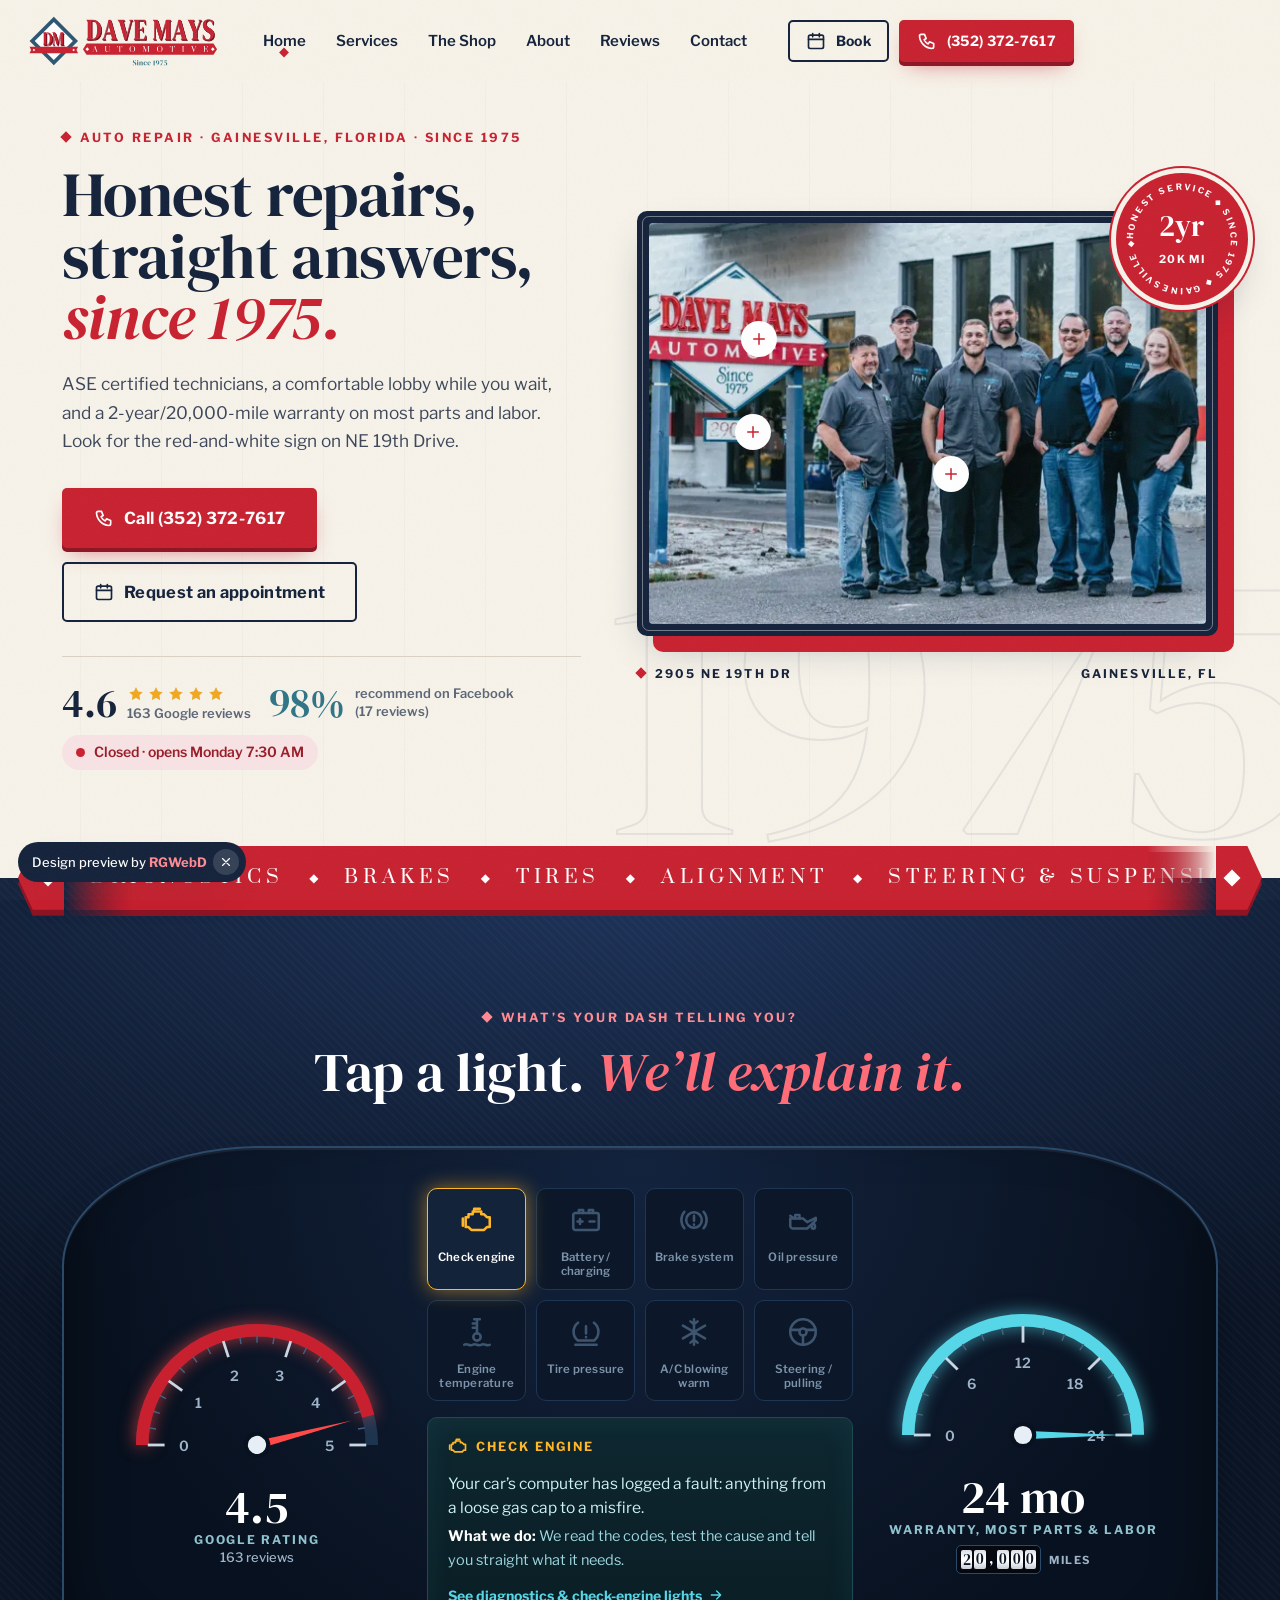
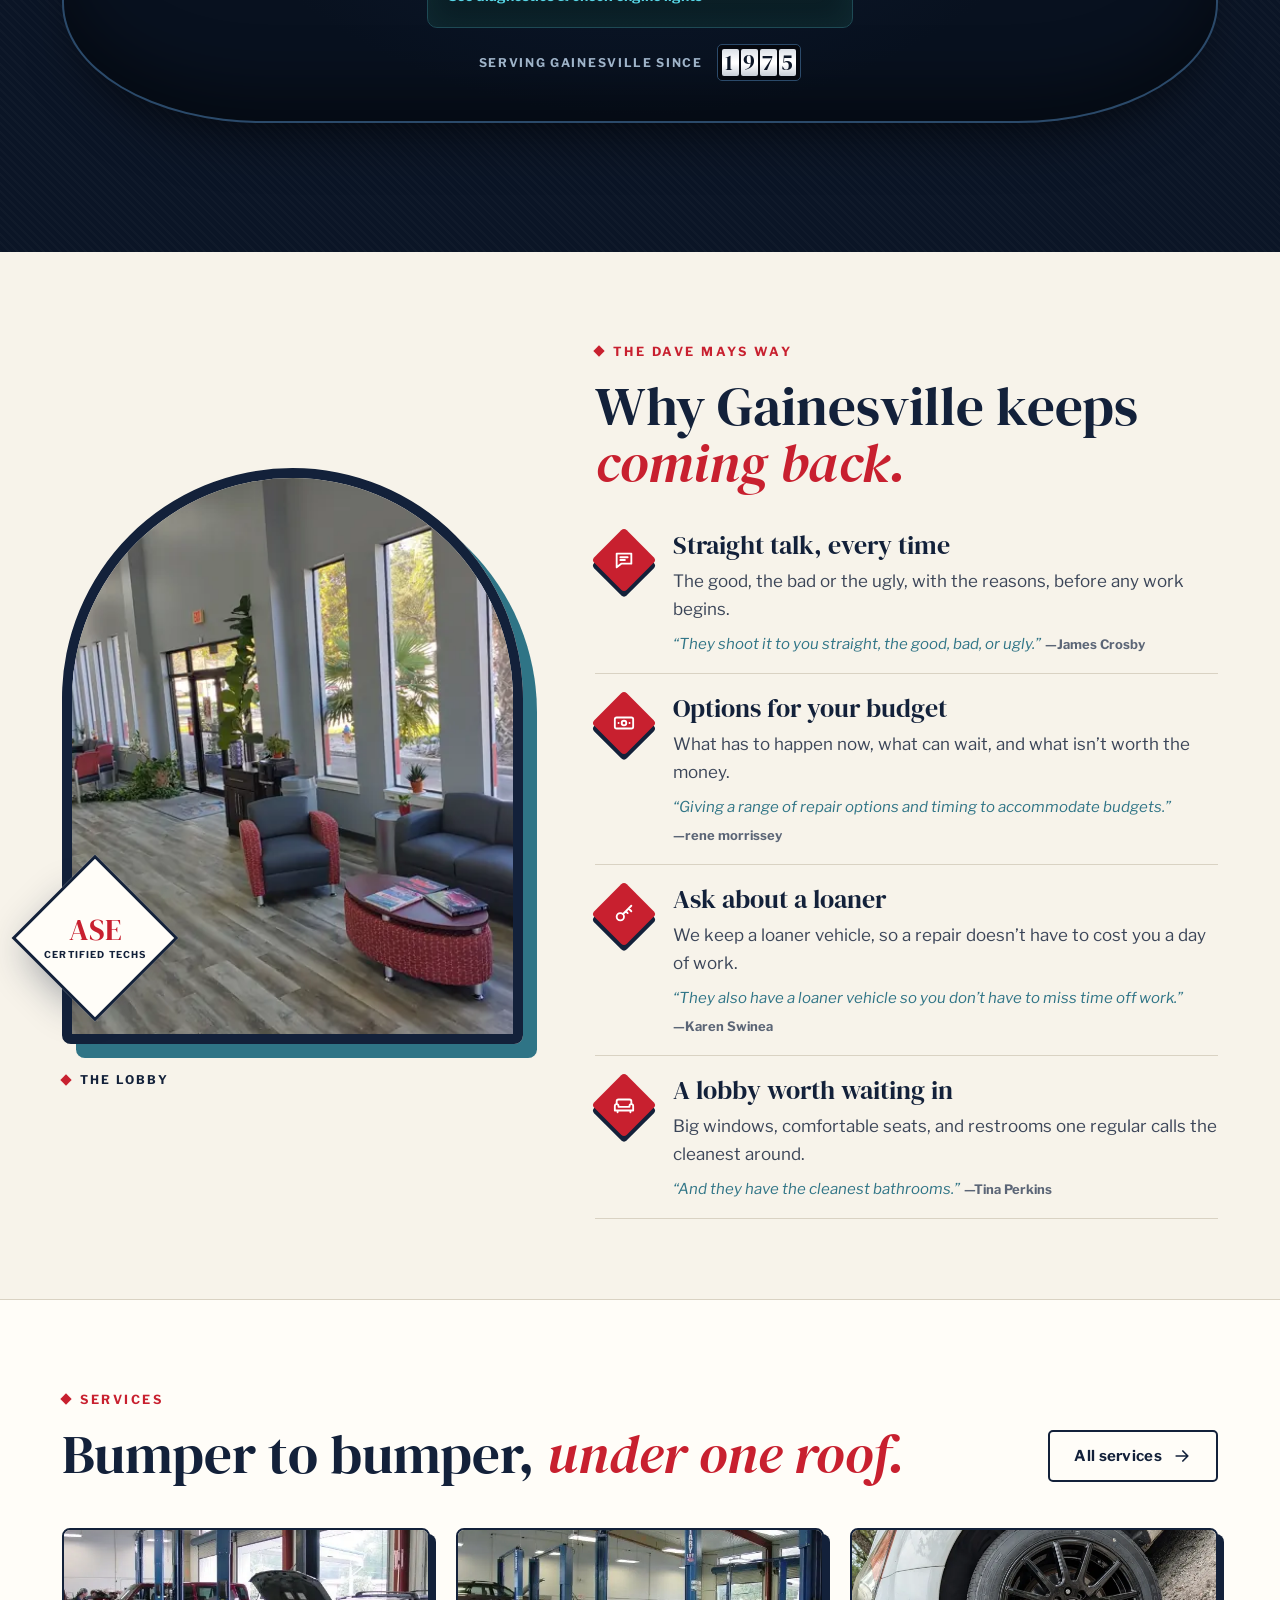
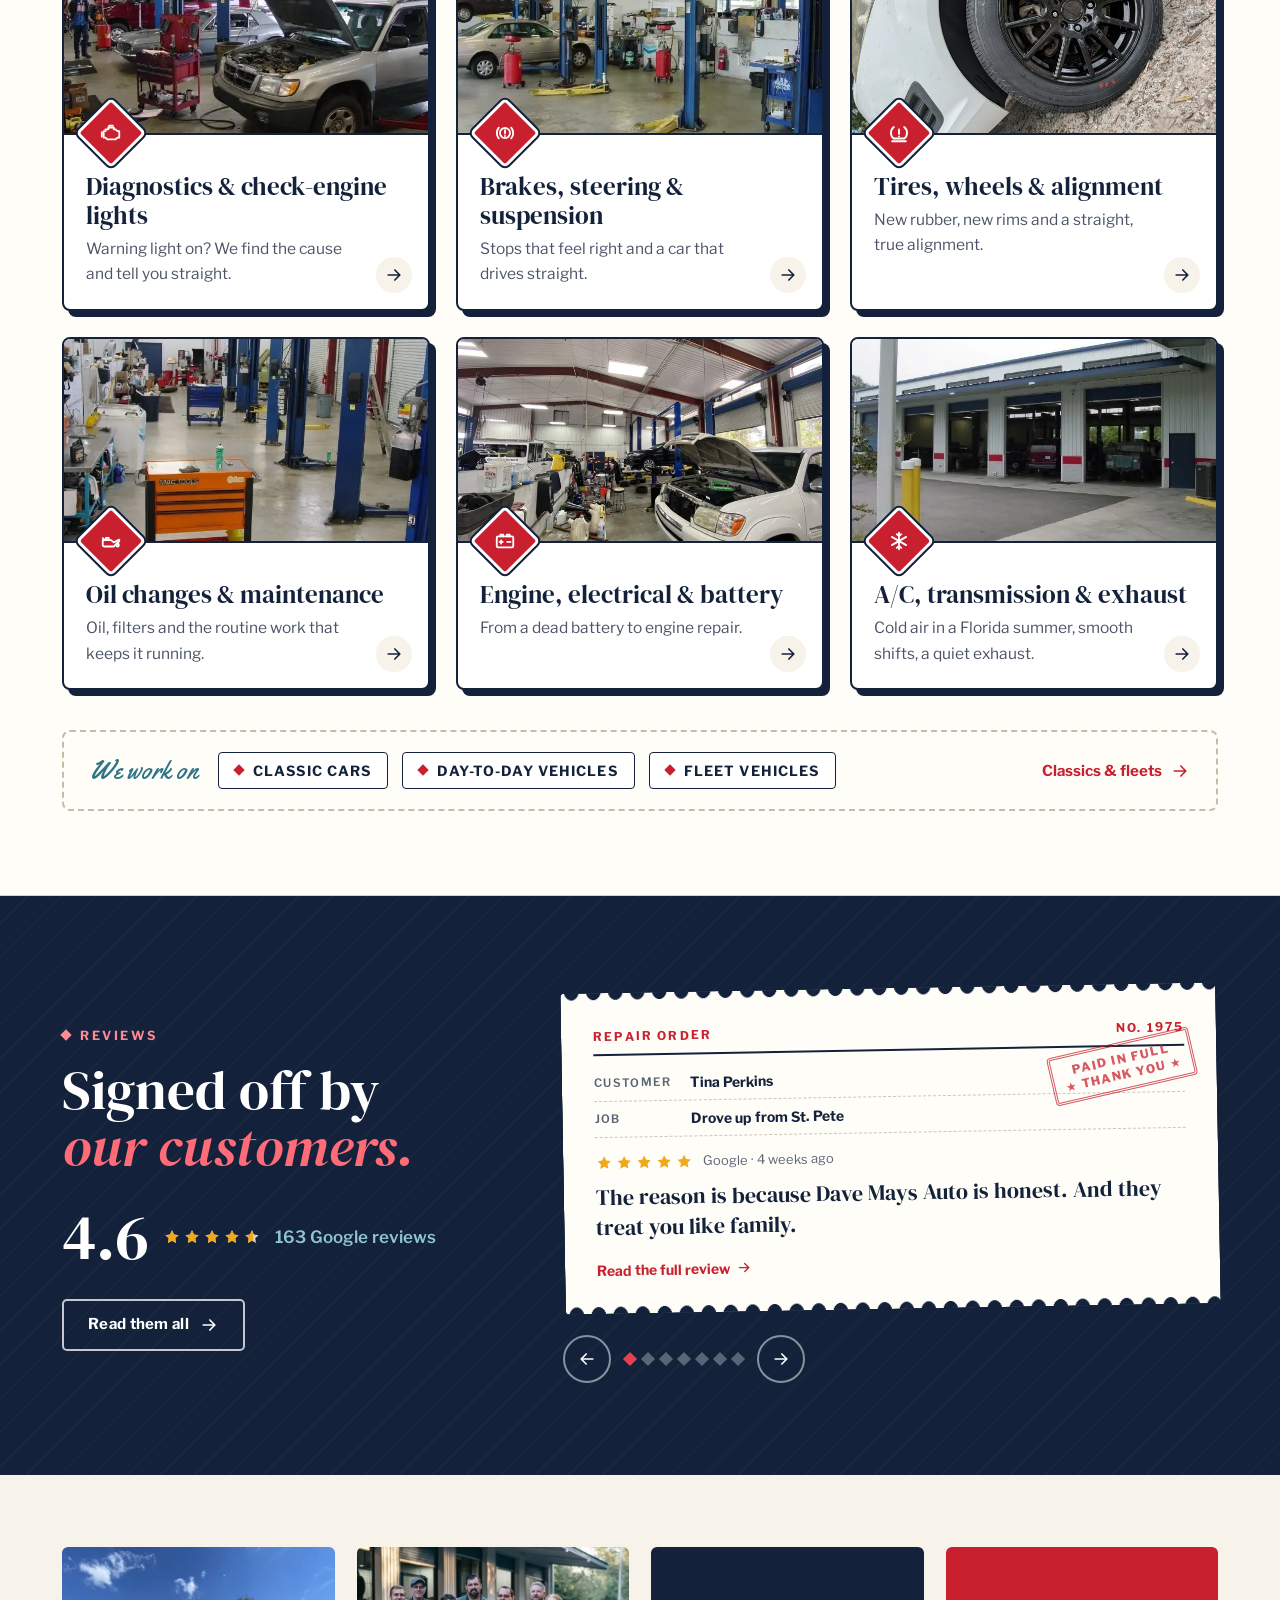
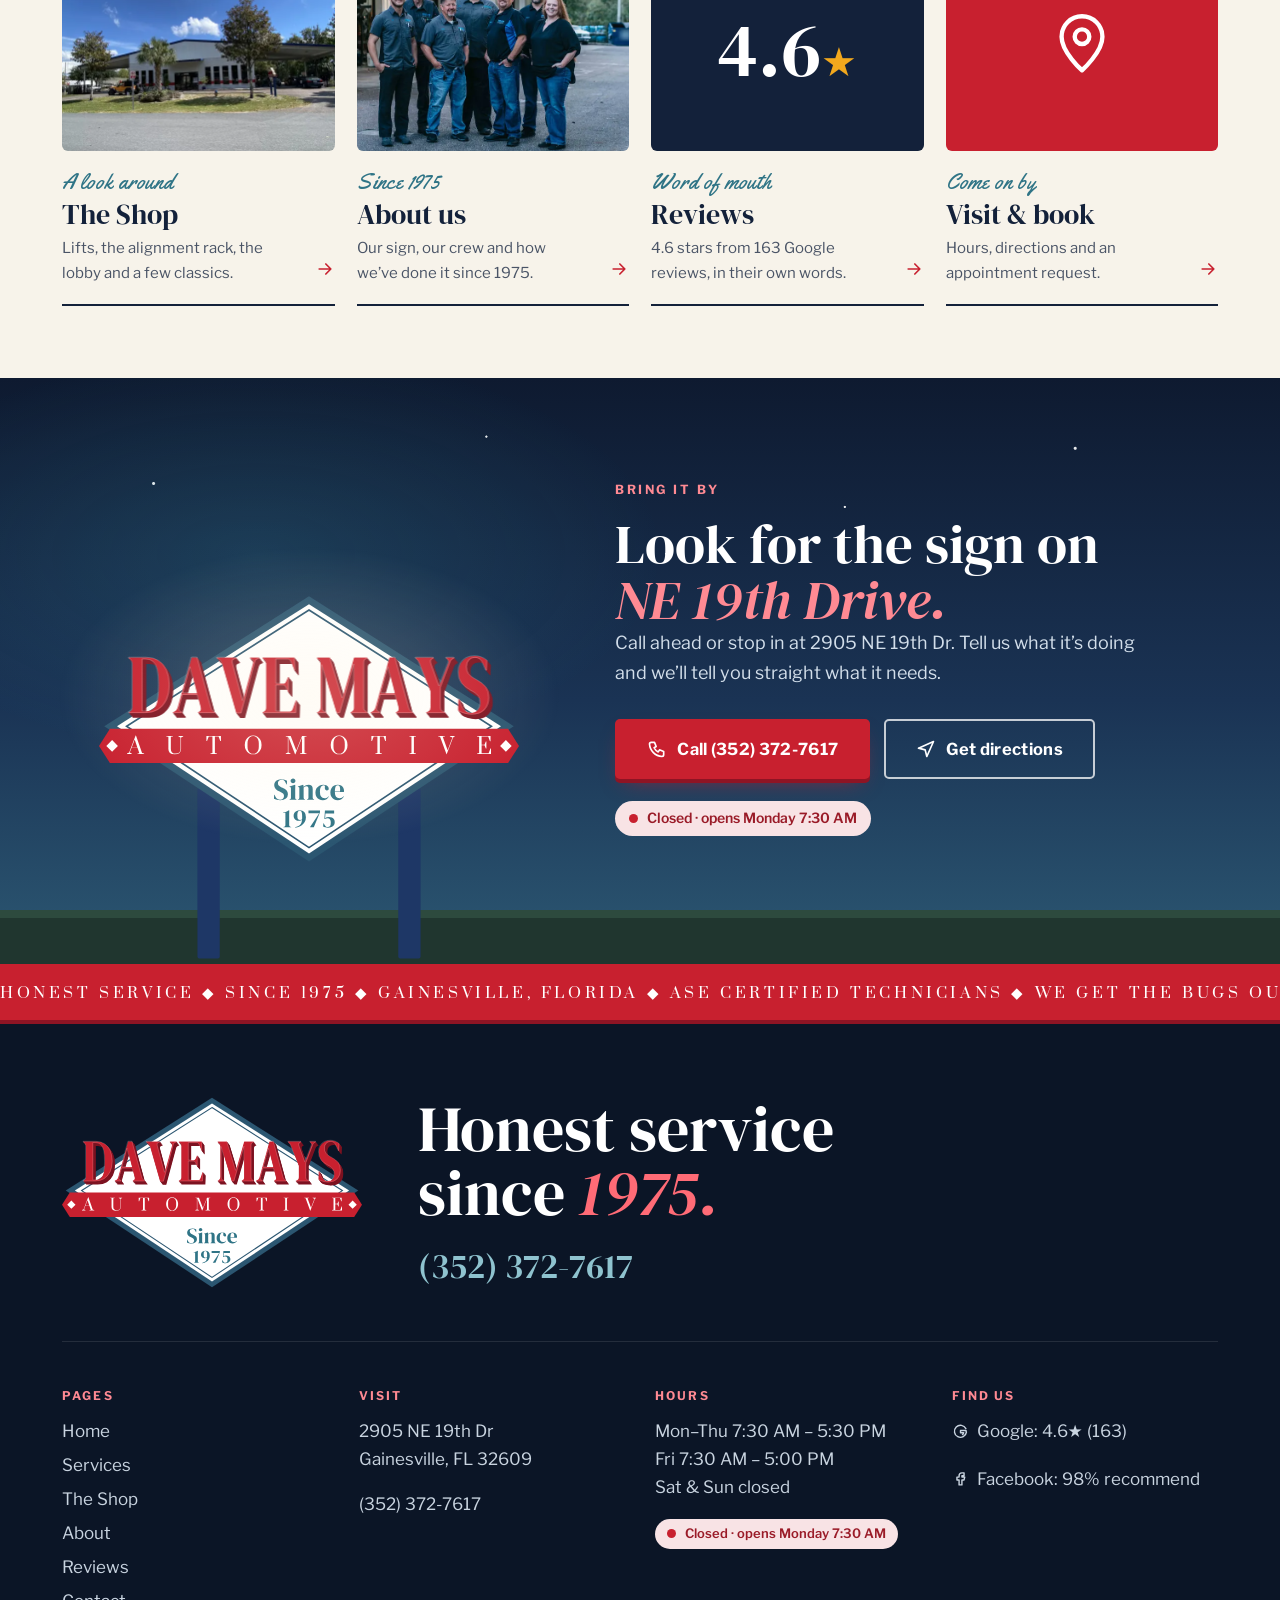
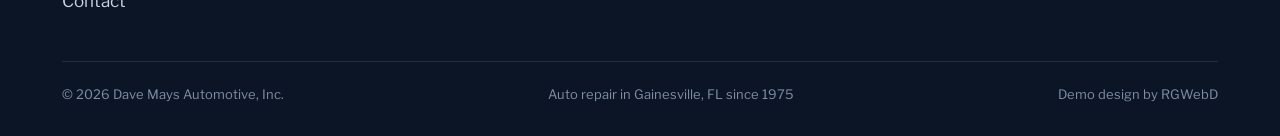
==== commit 11f19cfc: "Polish: tighter rhythm, mobile logo swap, quote fixes, logo sheet" ====
--- a/index.html
+++ b/index.html
@@ -8,7 +8,7 @@
 <link rel="preconnect" href="https://fonts.googleapis.com"><link rel="preconnect" href="https://fonts.gstatic.com" crossorigin>
 <link href="https://fonts.googleapis.com/css2?family=DM+Serif+Display:ital@0;1&family=Libre+Franklin:wght@400;500;600;700;800&family=Prata&family=Yellowtail&display=swap" rel="stylesheet">
 <link rel="stylesheet" href="styles.css?v=1"><script type="application/ld+json">{"@context": "https://schema.org", "@type": "AutoRepair", "@id": "https://rgwebd.github.io/davemaysautomotive-demo/#business", "name": "Dave Mays Automotive", "legalName": "Dave Mays Automotive, Inc.", "slogan": "Honest service since 1975", "description": "Family-friendly auto repair shop in Gainesville, Florida since 1975 with ASE certified technicians and a comfortable lobby: diagnostics and check-engine lights, brakes, tires and alignment, steering and suspension, oil changes and maintenance, engine, electrical, battery, A/C, transmission and exhaust. Classic cars, daily drivers and fleet vehicles.", "foundingDate": "1975", "url": "https://rgwebd.github.io/davemaysautomotive-demo/", "telephone": "+13523727617", "image": "https://rgwebd.github.io/davemaysautomotive-demo/img/og.jpg", "logo": "https://rgwebd.github.io/davemaysautomotive-demo/brand/logo-sign.svg", "address": {"@type": "PostalAddress", "streetAddress": "2905 NE 19th Dr", "addressLocality": "Gainesville", "addressRegion": "FL", "postalCode": "32609", "addressCountry": "US"}, "geo": {"@type": "GeoCoordinates", "latitude": 29.678969, "longitude": -82.2985268}, "areaServed": {"@type": "City", "name": "Gainesville, FL"}, "openingHoursSpecification": [{"@type": "OpeningHoursSpecification", "dayOfWeek": ["Monday", "Tuesday", "Wednesday", "Thursday"], "opens": "07:30", "closes": "17:30"}, {"@type": "OpeningHoursSpecification", "dayOfWeek": "Friday", "opens": "07:30", "closes": "17:00"}], "specialOpeningHoursSpecification": [{"@type": "OpeningHoursSpecification", "validFrom": "2026-11-26", "validThrough": "2026-11-26", "description": "Thanksgiving: hours might differ"}, {"@type": "OpeningHoursSpecification", "validFrom": "2026-11-27", "validThrough": "2026-11-27", "description": "Black Friday: hours might differ"}], "hasMap": "https://www.google.com/maps/place/Dave+Mays+Automotive/@29.678969,-82.2985268,17z/data=!3m1!4b1!4m6!3m5!1s0x88e8a6a1b044c1bb:0x47dfdd13616fe318", "sameAs": ["https://www.google.com/maps/place/Dave+Mays+Automotive/@29.678969,-82.2985268,17z/data=!3m1!4b1!4m6!3m5!1s0x88e8a6a1b044c1bb:0x47dfdd13616fe318", "https://www.facebook.com/DaveMaysAutomotive/"], "aggregateRating": {"@type": "AggregateRating", "ratingValue": "4.6", "reviewCount": "163", "bestRating": "5"}, "amenityFeature": [{"@type": "LocationFeatureSpecification", "name": "Comfortable customer lobby", "value": true}, {"@type": "LocationFeatureSpecification", "name": "ASE certified technicians", "value": true}, {"@type": "LocationFeatureSpecification", "name": "Loaner vehicle (ask when booking)", "value": true}], "hasOfferCatalog": {"@type": "OfferCatalog", "name": "Auto repair services", "itemListElement": [{"@type": "Offer", "itemOffered": {"@type": "Service", "name": "Diagnostics & check-engine lights", "description": "Warning light on? We find the cause and tell you straight."}}, {"@type": "Offer", "itemOffered": {"@type": "Service", "name": "Brakes, steering & suspension", "description": "Stops that feel right and a car that drives straight."}}, {"@type": "Offer", "itemOffered": {"@type": "Service", "name": "Tires, wheels & alignment", "description": "New rubber, new rims and a straight, true alignment."}}, {"@type": "Offer", "itemOffered": {"@type": "Service", "name": "Oil changes & maintenance", "description": "Oil, filters and the routine work that keeps it running."}}, {"@type": "Offer", "itemOffered": {"@type": "Service", "name": "Engine, electrical & battery", "description": "From a dead battery to engine repair."}}, {"@type": "Offer", "itemOffered": {"@type": "Service", "name": "A/C, transmission & exhaust", "description": "Cold air in a Florida summer, smooth shifts, a quiet exhaust."}}, {"@type": "Offer", "itemOffered": {"@type": "Service", "name": "Classic cars, daily drivers & fleets", "description": "Old iron, the family car and the company trucks."}}]}, "review": [{"@type": "Review", "author": {"@type": "Person", "name": "Tina Perkins"}, "reviewBody": "Amazing place to have your car worked on. I drove up from St Pete to have Dave Mays Auto look at my car. One might ask why come here when you pass many other places along the way and have places near me back where I live. The reason is because Dave Mays Auto is honest. And they treat you like family. Everyone that works there is so polite and really cares. And they make sure you are well taken care of. And they have the cleanest bathrooms. I dislike my dealership where I bought my car and really hate going to them so I bring it to Dave Mays to service and make sure my car is in good working order. This is the best place. You need someone that is honest and will treat you right go see everyone at Dave Mays Auto. They will take good care of you. The owners are great as well as the staff.  Thank you for everything! 5 🌟 service always. Tina -St Petersburg Florida"}, {"@type": "Review", "author": {"@type": "Person", "name": "James Crosby"}, "reviewBody": "By far the best in Gainesville. I’ve been using Dave Mays for years now because they are the only ones you can trust with your vehicle. They shoot it to you straight, the good, bad, or ugly and will help you any way they can. Great Service for a fair price."}, {"@type": "Review", "author": {"@type": "Person", "name": "Richard Harvey"}, "reviewBody": "My granddaughter's car was running rough and had a check engine light on. Took it in to Dave Mays without an appointment on Monday morning and by 10:30 that morning the car was repaired.\nThe charge was extremely reasonable and about 10 % of what the dealer had quoted.\nDave Mays has a great reputation for quality service at a reasonable cost.\nI say that reputation is well deserved!\nThese guys are very honest and will charge a fair price for the high quality  work  they do."}, {"@type": "Review", "author": {"@type": "Person", "name": "Reid Wagner"}, "reviewBody": "Great experience with Dave Mays Automotive in Gainesville. The staff was friendly, professional, and straightforward throughout the whole process. They communicated clearly, got the work done efficiently, and made everything easy. I’d definitely recommend Dave Mays Automotive to anyone in Gainesville looking for reliable and honest service."}, {"@type": "Review", "author": {"@type": "Person", "name": "Karen Swinea"}, "reviewBody": "Great experience with Dave Mays! I've neglected some routine maintenance on my vehicle and needed to get some work done. The owners were so helpful is diagnosing what needed to be done first and worked with me to fit it into my budget. They also have a loaner vehicle so you don't have to miss time off work. Very professional and great customer service. I'll be back!"}, {"@type": "Review", "author": {"@type": "Person", "name": "Pandora Rose"}, "reviewBody": "I had a check engine light come on for the second time. Before I even got to Dave Mays, they had researched my issue and had a solution ready to go. They found a turbocharger problem that was covered by a special extended manufacturer coverage and referred me to the Chevrolet dealership rather than having me pay for the repair myself. Chevrolet replaced the turbocharger at no charge. I really appreciate that Dave Mays took the time to research the issue and look out for me as a customer."}, {"@type": "Review", "author": {"@type": "Person", "name": "Steven Murphy"}, "reviewBody": "I highly recommend Dave Mays.tgey installed new rims and tires for me. Super friendly staff, very knowledgeable, and I don't feel like they're trying to scam me like other mechanics. When they told me what was wrong with my car they offered to sell me what I needed or offered an alternative of getting stuff myself and they would fix it for me. Overall just a very pleasant experience. Will be back here when it's needed."}, {"@type": "Review", "author": {"@type": "Person", "name": "rene morrissey"}, "reviewBody": "Many years of consistently excellent service. Especially notable for giving a range of repair options and timing to accommodate budgets, including steering away from costly repairs or parts that might be “recommended” but aren’t worth the price difference. Also notable for anticipating future repairs that allows for budgeting."}, {"@type": "Review", "author": {"@type": "Person", "name": "Jay Kalinowski"}, "reviewBody": "Brian, Janeina & Alex and the rest of the crew provide the best service, honest, dependable. Take all my cars there now."}, {"@type": "Review", "author": {"@type": "Person", "name": "David Harrison"}, "reviewBody": "Great place for honest repairs.  Enjoyed 25 years of knowing Brian.   Keep up the great work!!"}]}</script><script type="application/ld+json">{"@context": "https://schema.org", "@type": "BreadcrumbList", "itemListElement": [{"@type": "ListItem", "position": 1, "name": "Home", "item": "https://rgwebd.github.io/davemaysautomotive-demo/"}]}</script></head><body class="home"><a class="skip" href="#main">Skip to content</a><div class="pbar" aria-hidden="true"><i></i></div>
-<header class="nav"><div class="nav-in"><a class="brand" href="index.html" aria-label="Dave Mays Automotive home"><img src="brand/logo-horizontal-light.svg" alt="Dave Mays Automotive, since 1975" width="628" height="175"></a>
+<header class="nav"><div class="nav-in"><a class="brand" href="index.html" aria-label="Dave Mays Automotive home"><img class="b-l" src="brand/logo-horizontal-light.svg" alt="Dave Mays Automotive, since 1975" width="628" height="175"><img class="b-d" src="brand/logo-horizontal-dark.svg" alt="" width="628" height="175" aria-hidden="true"></a>
 <nav aria-label="Main"><ul><li><a href="index.html" aria-current=page>Home</a></li><li><a href="services.html">Services</a></li><li><a href="shop.html">The Shop</a></li><li><a href="about.html">About</a></li><li><a href="reviews.html">Reviews</a></li><li><a href="contact.html">Contact</a></li></ul></nav>
 <div class="acts"><a class="btn line sm" href="contact.html#book"><svg class="ic " viewBox="0 0 24 24" fill="none" stroke="currentColor" stroke-width="2" stroke-linecap="round" stroke-linejoin="round" aria-hidden="true"><rect x="3" y="5" width="18" height="16" rx="2"/><path d="M3 10h18M8 3v4M16 3v4"/></svg><span>Book</span></a><a class="btn red sm mag" href="tel:+13523727617"><svg class="ic " viewBox="0 0 24 24" fill="none" stroke="currentColor" stroke-width="2" stroke-linecap="round" stroke-linejoin="round" aria-hidden="true"><path d="M5 4h4l2 5-2.5 1.5a11 11 0 0 0 5 5L15 13l5 2v4a2 2 0 0 1-2 2A16 16 0 0 1 3 6a2 2 0 0 1 2-2"/></svg><span>(352) 372-7617</span></a></div>
 <button class="menu-btn" aria-expanded="false" aria-controls="mmenu" aria-label="Open menu"><i></i><i></i></button></div></header>
--- a/styles.css
+++ b/styles.css
@@ -63,7 +63,7 @@
 .mm-l span{font:700 12px var(--fb);color:#FF8A93;letter-spacing:.15em}.mm-l[aria-current]{color:#FF8A93}
 .mmenu.open .mm-l{opacity:1;transform:none}
 .mm-foot{display:flex;flex-direction:column;gap:12px}.mm-foot .btn{flex:none}.mm-foot p{color:var(--teal-l);margin:4px 0 0;font-size:14px}
-body:has(.mmenu.open) .nav{background:var(--navy)}body:has(.mmenu.open) .brand img{filter:brightness(0) invert(1)}body:has(.mmenu.open) .menu-btn{border-color:#fff}body:has(.mmenu.open) .menu-btn i{background:#fff}
+body:has(.mmenu.open) .nav{background:var(--navy)}.brand .b-d{display:none}body:has(.mmenu.open) .brand .b-l{display:none}body:has(.mmenu.open) .brand .b-d{display:block}body:has(.mmenu.open) .menu-btn{border-color:#fff}body:has(.mmenu.open) .menu-btn i{background:#fff}
 /* live badge */
 .live{display:inline-flex;align-items:center;gap:9px;padding:9px 14px;border-radius:40px;background:#E5F3EA;color:#16623A;font:600 14px/1.2 var(--fb)}
 .live i{width:9px;height:9px;border-radius:50%;background:#1F9D55;box-shadow:0 0 0 0 rgba(31,157,85,.6);animation:pulse 2s infinite;flex:none}
@@ -287,7 +287,7 @@
 .sv-art{position:relative;margin:0}
 .sv-inset{position:absolute;right:-22px;bottom:-34px;width:44%;padding:8px 8px 28px;background:#fff;box-shadow:var(--sh);transform:rotate(4deg);z-index:2}
 .sv-inset img{aspect-ratio:1;object-fit:cover}
-.sv-num{position:absolute;left:-14px;top:-50px;font:400 110px/1 var(--fd);color:transparent;-webkit-text-stroke:2px var(--red);opacity:.5;z-index:-1}
+.sv-num{position:absolute;left:-6px;top:-84px;font:400 110px/1 var(--fd);color:transparent;-webkit-text-stroke:2px var(--red);opacity:.5;z-index:-1}
 .sv-art{z-index:0}
 .ticks{list-style:none;padding:0;margin:22px 0;display:grid;grid-template-columns:1fr 1fr;gap:10px 18px}
 .ticks li{display:flex;gap:10px;align-items:flex-start;font-weight:600;font-size:15.5px;color:var(--navy)}.ticks .ic{color:var(--red);width:20px;height:20px;margin-top:2px}
@@ -346,7 +346,7 @@
 .rvh-score{display:grid;grid-template-columns:1fr 1fr;gap:18px}
 .rvh-score .big{background:var(--navy);color:#fff;border-radius:10px;padding:26px;display:flex;flex-direction:column;gap:8px;box-shadow:8px 8px 0 var(--red)}
 .rvh-score .big.fb{background:var(--teal);box-shadow:8px 8px 0 var(--navy)}
-.rvh-score b{font:400 64px/1 var(--fd)}.rvh-score span{font-size:14.5px;color:#D2DEEA}.rvh-score a{color:#fff;font:700 14px var(--fb);display:inline-flex;align-items:center;gap:6px;margin-top:auto}.rvh-score a .ic{width:16px;height:16px}
+.rvh-score b{font:400 64px/1 var(--fd)}.rvh-score b span{font:inherit;color:inherit}.rvh-score span{font-size:14.5px;color:#D2DEEA}.rvh-score a{color:#fff;font:700 14px var(--fb);display:inline-flex;align-items:center;gap:6px;margin-top:auto}.rvh-score a .ic{width:16px;height:16px}
 .rvwall{padding-top:50px}
 .tk-grid{columns:2;column-gap:28px}
 .tk-grid .ticket{break-inside:avoid;margin-bottom:28px;border:1px solid var(--line)}
@@ -363,7 +363,7 @@
 .ct-line>span{width:44px;height:44px;margin:4px;display:grid;place-items:center;background:var(--red);color:#fff;transform:rotate(45deg);border-radius:4px}.ct-line>span .ic{transform:rotate(-45deg)}
 .ct-line small{display:block;font:700 12px var(--fb);letter-spacing:.16em;text-transform:uppercase;color:var(--red);margin-bottom:4px}
 .ct-line b{font:400 24px/1.2 var(--fd);color:var(--navy)}.ct-big{font-size:clamp(28px,3vw,38px)!important}
-.ct-line em{display:inline-flex;align-items:center;gap:6px;font:700 14px var(--fb);font-style:normal;color:var(--red);margin-top:6px}.ct-line em .ic{width:15px;height:15px}
+.ct-line em{display:flex;align-items:center;gap:6px;font:700 14px var(--fb);font-style:normal;color:var(--red);margin-top:6px}.ct-line em .ic{width:15px;height:15px}
 .hrs{width:100%;border-collapse:collapse;margin-top:12px;font-size:15px}.hrs th{text-align:left;font-weight:600;padding:7px 0;color:var(--navy)}.hrs td{text-align:right;padding:7px 0;color:#3B4558}
 .hrs tr{border-bottom:1px dashed var(--line)}.hrs tr.today th,.hrs tr.today td{color:var(--red);font-weight:800}
 .hol{margin:10px 0 0;font-size:14px;color:#7A4B00;background:#FFF1D6;padding:8px 12px;border-radius:6px}
@@ -411,7 +411,7 @@
  .h-art{order:-1}.hero .h1{font-size:clamp(40px,11.4vw,54px)}
  .h-frame{padding:7px;box-shadow:8px 8px 0 var(--red)}.h-photo{aspect-ratio:16/11}
  .seal{width:92px;height:92px;top:-22px;right:-6px}.seal text{font-size:16px}.seal>span{font-size:22px}.seal small{font-size:9px}
- .pin{width:30px;height:30px;margin:-15px 0 0 -15px}.pin-tip{width:180px;font-size:13px}
+ .pin{width:30px;height:30px;margin:-15px 0 0 -15px}.pin:nth-of-type(3){display:none}.pin-tip{width:180px;font-size:13px}
  .pin:nth-of-type(1) .pin-tip,.pin:nth-of-type(3) .pin-tip{left:-6px;transform:translate(0,6px)}.pin:nth-of-type(1)[aria-expanded=true] .pin-tip,.pin:nth-of-type(3)[aria-expanded=true] .pin-tip{transform:none}
  .h-cap{margin-top:18px;font-size:10.5px}
  .lede{margin-top:16px}
@@ -464,3 +464,5 @@
 
 @media (max-width:640px){.car .slide{transform:none}.car .slide.on{transform:none}}
 .cta-sign::before{content:"";position:absolute;left:-10%;right:-10%;top:-12%;height:80%;background:radial-gradient(closest-side,rgba(255,240,210,.22),transparent);pointer-events:none}
+.why{padding:84px 0 80px}.svc{padding:84px 0}.dash{padding-bottom:80px}
+@media (min-width:1041px){.why-l{margin-top:24px}.why-i{padding:16px 0}}
